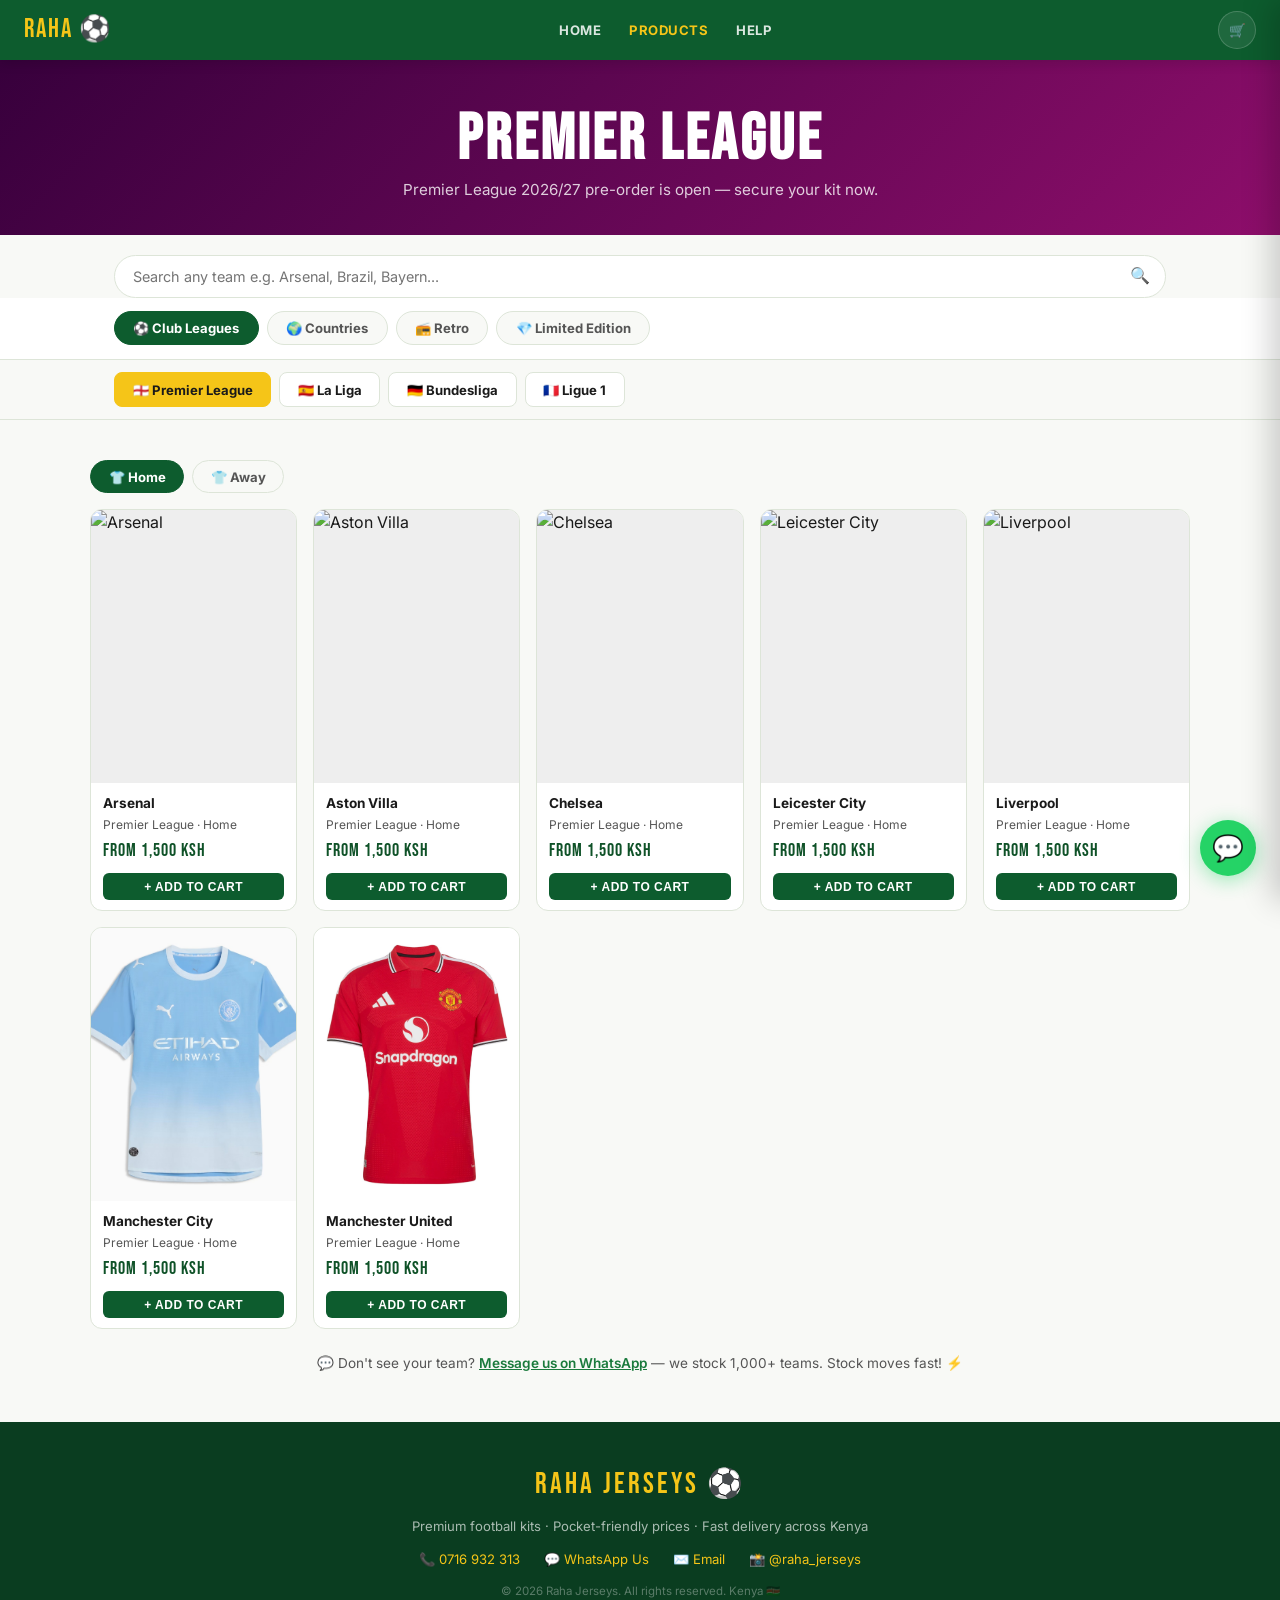
==== products.html @ e478a5ee "Update products.html" ====
<!DOCTYPE html>
<html lang="en">
<head>
<meta charset="UTF-8" />
<meta name="viewport" content="width=device-width, initial-scale=1.0" />
<title>Shop Jerseys ⚽ | Raha Jerseys</title>
<meta name="description" content="Browse Premier League, La Liga, Bundesliga & Ligue 1 club kits, national team jerseys by continent, retro classics and limited editions. Add to cart and checkout on WhatsApp." />
<link rel="preconnect" href="https://fonts.googleapis.com" />
<link rel="preconnect" href="https://fonts.gstatic.com" crossorigin />
<link href="https://fonts.googleapis.com/css2?family=Bebas+Neue&family=Inter:wght@400;500;600;700;800&display=swap" rel="stylesheet" />
<link rel="stylesheet" href="shared.css" />
<style>
  /* ── PAGE BANNER (background changes per league) ── */
  .prod-banner {
    position:relative; color:white; padding:3rem 1.5rem 2rem; text-align:center; overflow:hidden;
    background:linear-gradient(135deg,#0d5c2e,#1a7a3c); transition:background 1s ease;
  }
  .prod-banner.bg-epl        { background:linear-gradient(135deg,#37003c,#8e0e6b); }
  .prod-banner.bg-laliga     { background:linear-gradient(135deg,#a3170a,#ee8707); }
  .prod-banner.bg-bundesliga { background:linear-gradient(135deg,#1a1a1a,#d3010c); }
  .prod-banner.bg-ligue1     { background:linear-gradient(135deg,#001b4f,#0a539c); }
  .prod-banner.bg-countries  { background:linear-gradient(135deg,#004225,#0a8a4d); }
  .prod-banner.bg-retro      { background:linear-gradient(135deg,#5c2c0d,#a8471f); }
  .prod-banner.bg-limited    { background:linear-gradient(135deg,#3a0f4a,#8e44ad); }
  .prod-banner h1 { font-family:'Bebas Neue',sans-serif; font-size:clamp(2.4rem,7vw,4rem); letter-spacing:3px; line-height:1; margin-bottom:.4rem; }
  .prod-banner p { color:rgba(255,255,255,.8); font-size:.95rem; max-width:520px; margin:0 auto; }

  /* ── CATEGORY TABS ── */
  .cat-tabs-wrap { background:var(--white); border-bottom:1px solid var(--border); position:sticky; top:60px; z-index:150; }
  .cat-tabs { max-width:1100px; margin:0 auto; display:flex; gap:.5rem; padding:.85rem 1.5rem; overflow-x:auto; }
  .cat-tab { flex-shrink:0; background:var(--off-white); border:1.5px solid var(--border); border-radius:50px; padding:.5rem 1.15rem; font-size:.82rem; font-weight:700; cursor:pointer; color:var(--text-muted); font-family:'Inter',sans-serif; transition:all .2s; white-space:nowrap; }
  .cat-tab.active, .cat-tab:hover { background:var(--pitch); border-color:var(--pitch); color:white; }

  /* ── LEAGUE SUB-NAV ── */
  .league-nav-wrap { background:var(--off-white); border-bottom:1px solid var(--border); }
  .league-nav { max-width:1100px; margin:0 auto; display:flex; gap:.5rem; padding:.75rem 1.5rem; overflow-x:auto; align-items:center; }
  .league-tab { flex-shrink:0; background:var(--white); border:1.5px solid var(--border); border-radius:8px; padding:.55rem 1.1rem; font-size:.82rem; font-weight:700; cursor:pointer; color:var(--text); font-family:'Inter',sans-serif; transition:all .2s; white-space:nowrap; }
  .league-tab.active, .league-tab:hover { background:var(--accent); border-color:var(--accent); color:var(--text); }

  /* ── KIT TOGGLE (home/away) ── */
  .kit-toggle { display:flex; gap:.5rem; margin-bottom:1rem; }
  .kit-toggle-btn { background:var(--off-white); border:1.5px solid var(--border); border-radius:50px; padding:.45rem 1.1rem; font-size:.82rem; font-weight:700; cursor:pointer; color:var(--text-muted); font-family:'Inter',sans-serif; transition:all .2s; }
  .kit-toggle-btn.active, .kit-toggle-btn:hover { background:var(--pitch); border-color:var(--pitch); color:white; }

  /* ── CONTINENT GROUPING ── */
  .continent-heading { grid-column:1/-1; font-family:'Bebas Neue',sans-serif; letter-spacing:2px; font-size:1.4rem; margin:1.75rem 0 .75rem; color:var(--text); }
  .continent-heading:first-child { margin-top:0; }

  /* ── OUT OF STOCK ── */
  .gallery-item { position:relative; }
  .gallery-item.out-of-stock .gallery-img { filter:grayscale(1) brightness(.75); }
  .gallery-item.out-of-stock .oos-badge { position:absolute; top:10px; left:10px; background:#c0392b; color:#fff; font-size:.68rem; font-weight:800; padding:.3rem .6rem; border-radius:4px; letter-spacing:.5px; text-transform:uppercase; z-index:5; }
  .gallery-item.out-of-stock .gallery-add-btn { background:#999 !important; cursor:not-allowed !important; pointer-events:none; }
  .gallery-item.out-of-stock { cursor:default; }

  main section { padding-top:2.5rem; padding-bottom:3rem; }
  .catalog-note { margin-top:1.5rem; font-size:.85rem; color:var(--text-muted); text-align:center; }
  .catalog-note a { color:var(--green); font-weight:600; }

  /* ── SEARCH ── */
  .prod-search-wrap { max-width:1100px; margin:0 auto; padding:1.25rem 1.5rem 0; }
  .prod-search { position:relative; }
  .prod-search input { width:100%; padding:.75rem 3rem .75rem 1.1rem; border:1.5px solid var(--border); border-radius:50px; font-size:.9rem; font-family:'Inter',sans-serif; outline:none; }
  .prod-search input:focus { border-color:var(--green); }
  .prod-search .search-icon { position:absolute; right:1rem; top:50%; transform:translateY(-50%); }
</style>
</head>
<body>

<nav class="topnav">
  <a href="index.html" class="nav-logo">RAHA ⚽</a>
  <ul class="nav-links" id="nav-links">
    <li><a href="index.html">Home</a></li>
    <li><a href="products.html" class="active">Products</a></li>
    <li><a href="help.html">Help</a></li>
  </ul>
  <div class="nav-right">
    <button class="cart-btn" onclick="openCart()" aria-label="Cart">🛒<span class="cart-badge" style="display:none;">0</span></button>
    <button class="hamburger" onclick="toggleNav()" aria-label="Menu">☰</button>
  </div>
</nav>

<!-- BANNER (background swaps per league/category) -->
<header class="prod-banner" id="prod-banner">
  <h1 id="banner-title">SHOP JERSEYS</h1>
  <p id="banner-sub">Browse by league, country, or era — add your favourites to cart and checkout on WhatsApp.</p>
</header>

<!-- SEARCH -->
<div class="prod-search-wrap">
  <div class="prod-search">
    <input type="text" id="prod-search-input" placeholder="Search any team e.g. Arsenal, Brazil, Bayern..." oninput="searchCatalog(this.value)" autocomplete="off" />
    <span class="search-icon">🔍</span>
  </div>
</div>

<!-- CATEGORY TABS -->
<div class="cat-tabs-wrap">
  <div class="cat-tabs" id="cat-tabs">
    <button class="cat-tab active" data-cat="club" onclick="switchCategory('club')">⚽ Club Leagues</button>
    <button class="cat-tab" data-cat="countries" onclick="switchCategory('countries')">🌍 Countries</button>
    <button class="cat-tab" data-cat="retro" onclick="switchCategory('retro')">📻 Retro</button>
    <button class="cat-tab" data-cat="limited" onclick="switchCategory('limited')">💎 Limited Edition</button>
  </div>
</div>

<!-- LEAGUE SUB-NAV (club leagues only) -->
<div class="league-nav-wrap" id="league-nav-wrap">
  <div class="league-nav">
    <button class="league-tab active" data-league="epl" onclick="switchLeague('epl')">🏴󠁧󠁢󠁥󠁮󠁧󠁿 Premier League</button>
    <button class="league-tab" data-league="laliga" onclick="switchLeague('laliga')">🇪🇸 La Liga</button>
    <button class="league-tab" data-league="bundesliga" onclick="switchLeague('bundesliga')">🇩🇪 Bundesliga</button>
    <button class="league-tab" data-league="ligue1" onclick="switchLeague('ligue1')">🇫🇷 Ligue 1</button>
  </div>
</div>

<main>
  <section>
    <div class="container">

      <!-- SEARCH RESULTS -->
      <div id="search-results-panel" style="display:none;">
        <p style="font-size:.85rem;color:var(--text-muted);font-weight:600;margin-bottom:.75rem;">Search results: <span id="search-count">0</span> found</p>
        <div class="gallery-grid" id="search-results-grid"></div>
      </div>

      <!-- CLUB PANEL -->
      <div id="panel-club">
        <div class="kit-toggle">
          <button class="kit-toggle-btn active" onclick="switchKit('club','home',this)">👕 Home</button>
          <button class="kit-toggle-btn" onclick="switchKit('club','away',this)">👕 Away</button>
        </div>
        <div class="gallery-grid" id="club-grid"></div>
      </div>

      <!-- COUNTRIES PANEL (World Cup 2026 nations + other countries, grouped by continent) -->
      <div id="panel-countries" style="display:none">
        <div class="kit-toggle">
          <button class="kit-toggle-btn active" onclick="switchKit('countries','home',this)">👕 Home</button>
          <button class="kit-toggle-btn" onclick="switchKit('countries','away',this)">👕 Away</button>
        </div>
        <div id="countries-grid"></div>
      </div>

      <!-- RETRO PANEL -->
      <div id="panel-retro" style="display:none">
        <div class="gallery-grid" id="retro-grid"></div>
      </div>

      <!-- LIMITED EDITION PANEL -->
      <div id="panel-limited" style="display:none">
        <div class="gallery-grid" id="limited-grid"></div>
      </div>

      <p class="catalog-note">💬 Don't see your team? <a href="https://wa.me/254119485338" target="_blank" rel="noopener">Message us on WhatsApp</a> — we stock 1,000+ teams. Stock moves fast! ⚡</p>
    </div>
  </section>
</main>

<!-- FOOTER -->
<footer class="site-footer">
  <span class="footer-logo">RAHA JERSEYS ⚽</span>
  <p>Premium football kits · Pocket-friendly prices · Fast delivery across Kenya</p>
  <div class="footer-contacts">
    <a href="tel:+254716932313">📞 0716 932 313</a>
    <a href="https://wa.me/254119485338" target="_blank" rel="noopener">💬 WhatsApp Us</a>
    <a href="mailto:rahajersey@gmail.com">✉️ Email</a>
    <a href="https://instagram.com/raha_jerseys" target="_blank" rel="noopener">📸 @raha_jerseys</a>
  </div>
  <p style="margin-top:.75rem;font-size:.72rem;opacity:.5;">© 2026 Raha Jerseys. All rights reserved. Kenya 🇰🇪</p>
</footer>

<a href="https://wa.me/254119485338" class="wa-float" title="Chat on WhatsApp" target="_blank" rel="noopener" aria-label="Chat on WhatsApp">💬</a>

<!-- CART DRAWER -->
<div class="cart-overlay" id="cart-overlay" onclick="closeCart()"></div>
<div class="cart-drawer" id="cart-drawer">
  <div class="cart-header"><h3>YOUR CART</h3><button class="cart-close" onclick="closeCart()">✕</button></div>
  <div class="cart-items" id="cart-items"></div>
  <div class="cart-footer" id="cart-footer" style="display:none;">
    <div class="mfield" style="margin-bottom:.6rem;"><label>Your Name</label><input type="text" id="checkout-name" placeholder="e.g. Brian Mutua" /></div>
    <div class="mfield" style="margin-bottom:.6rem;"><label>Phone / WhatsApp</label><input type="tel" id="checkout-phone" placeholder="07XX XXX XXX" /></div>
    <div class="cart-summary-row total"><span>Total</span><span id="cart-total">KSh 0</span></div>
    <div class="cart-deposit-box">30% Deposit now: <span id="cart-deposit">KSh 0</span></div>
    <div class="cart-summary-row"><span>Balance on delivery</span><span id="cart-balance">KSh 0</span></div>
    <button class="btn-whatsapp" onclick="checkoutCart()">💬 Checkout on WhatsApp</button>
  </div>
</div>

<!-- QUICK ADD MODAL -->
<div class="modal-overlay" id="qa-overlay">
  <div class="modal-box">
    <button class="modal-close" onclick="closeQuickAdd()">✕</button>
    <div class="modal-head">
      <img id="qa-img" src="" alt="" />
      <div><h4 id="qa-team"></h4><div class="modal-sub" id="qa-sub"></div></div>
    </div>
    <div class="modal-body">
      <div class="mfield" id="qa-kit-wrap"><label>Kit</label><select id="qa-kit"></select></div>
      <div class="mfield"><label>Version</label><select id="qa-version"></select></div>
      <div class="mrow2">
        <div class="mfield"><label>Size</label>
          <select id="qa-size">
            <option value="" disabled selected>Pick size</option>
            <option>XS</option><option>S</option><option>M</option><option>L</option><option>XL</option><option>XXL</option>
          </select>
        </div>
        <div class="mfield"><label>Pieces</label>
          <select id="qa-pieces">
            <option value="1">1</option><option value="2">2</option><option value="3">3</option><option value="4">4+ (discount)</option>
          </select>
        </div>
      </div>
      <div class="mfield"><label>Add Printing? (+KSh 300/piece)</label>
        <select id="qa-print" onchange="onQaPrintChange()"><option value="no">No thanks</option><option value="yes">Yes please</option></select>
      </div>
      <div class="mrow2" id="qa-print-details" style="display:none;">
        <div class="mfield"><label>Name</label><input type="text" id="qa-print-name" placeholder="e.g. SAKA" /></div>
        <div class="mfield"><label>Number</label><input type="text" id="qa-print-number" placeholder="e.g. 7" /></div>
      </div>
      <div class="modal-price-preview" id="qa-price-preview">KSh 0</div>
      <button class="modal-add-btn" onclick="submitQuickAdd()">🛒 Add to Cart</button>
    </div>
  </div>
</div>

<script src="cart.js"></script>
<script src="quickadd.js"></script>
<script>
/* ══════════════════════════════════════
   PRICING — two tiers across the whole catalog
   (actual KSh values live in VERSION_PRICES in cart.js)
═══════════════════════════════════════ */
var VERSIONS = ['Player Version', 'Fan Version'];

/* ══════════════════════════════════════
   IMAGES
   ────────────────────────────────────
   Put your jersey photos in an "images/" folder next
   to this HTML file. Filenames are auto-generated from
   the team/country name using this convention:

     Club (26/27 season):   {slug}-2026-27-home-kit.jpg
                             {slug}-2026-27-away-kit.jpg
       e.g. Manchester United -> images/manchester-united-2026-27-away-kit.jpg

     Countries (national teams): {slug}-home-kit.jpg / {slug}-away-kit.jpg
       e.g. Brazil (home)   -> images/brazil-home-kit.jpg
       e.g. Nigeria (away)  -> images/nigeria-away-kit.jpg

     Retro:                  {slug}-kit.jpg
       e.g. Brazil 1970     -> images/brazil-1970-kit.jpg

     Limited Edition:        {slug}-kit.jpg
       e.g. Nike x Jordan PSG -> images/nike-x-jordan-psg-kit.jpg

   "slug" = lowercase, spaces/punctuation replaced with hyphens.
   If a real image is missing, the page automatically falls
   back to a placeholder graphic — nothing breaks while you're
   still uploading photos.

   ── FULL LIST — CLUB IMAGES NEEDED (2026/27, home + away) ──
   images/arsenal-2026-27-home-kit.jpg
   images/arsenal-2026-27-away-kit.jpg
   images/aston-villa-2026-27-home-kit.jpg
   images/aston-villa-2026-27-away-kit.jpg
   images/chelsea-2026-27-home-kit.jpg
   images/chelsea-2026-27-away-kit.jpg
   images/leicester-city-2026-27-home-kit.jpg
   images/leicester-city-2026-27-away-kit.jpg
   images/liverpool-2026-27-home-kit.jpg
   images/liverpool-2026-27-away-kit.jpg
   images/manchester-city-2026-27-home-kit.jpg
   images/manchester-city-2026-27-away-kit.jpg
   images/manchester-united-2026-27-home-kit.jpg
   images/manchester-united-2026-27-away-kit.jpg
   images/barcelona-2026-27-home-kit.jpg
   images/barcelona-2026-27-away-kit.jpg
   images/real-madrid-2026-27-home-kit.jpg
   images/real-madrid-2026-27-away-kit.jpg
   images/bayern-munich-2026-27-home-kit.jpg
   images/bayern-munich-2026-27-away-kit.jpg
   images/borussia-dortmund-2026-27-home-kit.jpg
   images/borussia-dortmund-2026-27-away-kit.jpg
   images/paris-saint-germain-2026-27-home-kit.jpg
   images/paris-saint-germain-2026-27-away-kit.jpg

   ── OUT OF STOCK ──
   To mark any item as sold out, add  outOfStock: true  to its
   entry in the data below, e.g.:
     { name:'Arsenal', outOfStock: true }
   The card will grey out, show an "Out of Stock" badge, and
   the Add to Cart button will be disabled.
═══════════════════════════════════════ */
var IMG_BASE = 'images/';

function slugify(str) {
  return str.toString().toLowerCase()
    .replace(/[^a-z0-9\s-]/g, '')
    .trim()
    .replace(/\s+/g, '-');
}

/* ── IMAGE FILENAME OVERRIDES ──
   Use this when an uploaded file doesn't match the auto-generated
   slug (e.g. "Arsenal" auto-slugs to "arsenal" but the uploaded file
   is "arsenal-fc-..."). Two ways to override:

   1. { slug: 'custom-slug' } — just changes the team-name part,
      still follows the normal -2026-27-home-kit.jpg / -home-kit.jpg pattern.
        'Arsenal': { slug: 'arsenal-fc' }

   2. { home: 'exact-filename.jpg', away: 'exact-filename.jpg' } —
      full filename override for countries/retro/limited when the
      whole pattern differs (e.g. includes an unexpected year).
        'Cameroon': { home: 'cameroon-2025-home-kit.jpg', away: 'cameroon-2025-away-kit.jpg' }

   Add more entries here any time you spot a mismatched filename in
   your images/ folder — no need to touch anything else in the code.
*/
var IMAGE_OVERRIDES = {
  'Arsenal': { slug: 'arsenal-fc' },
  'Bayern Munich': { slug: 'bayern-munchen' },
  'Cameroon': { home: 'cameroon-2025-home-kit.jpg', away: 'cameroon-2025-away-kit.jpg' }
};

function clubImg(team, kit) {
  var ov = IMAGE_OVERRIDES[team];
  var slug = (ov && ov.slug) ? ov.slug : slugify(team);
  return IMG_BASE + slug + '-2026-27-' + kit + '-kit.jpg';
}
function countryImg(team, kit) {
  var ov = IMAGE_OVERRIDES[team];
  if (ov && ov[kit]) return IMG_BASE + ov[kit];
  return IMG_BASE + slugify(team) + '-' + kit + '-kit.jpg';
}
function retroImg(team) {
  var ov = IMAGE_OVERRIDES[team];
  if (ov && ov.slug) return IMG_BASE + ov.slug + '-kit.jpg';
  return IMG_BASE + slugify(team) + '-kit.jpg';
}
function limitedImg(team) {
  var ov = IMAGE_OVERRIDES[team];
  if (ov && ov.slug) return IMG_BASE + ov.slug + '-kit.jpg';
  return IMG_BASE + slugify(team) + '-kit.jpg';
}

/* ══════════════════════════════════════
   DATA
═══════════════════════════════════════ */
var CLUBS = {
  epl: [
    { name:'Arsenal' }, { name:'Aston Villa' }, { name:'Chelsea' },
    { name:'Leicester City' }, { name:'Liverpool' },
    { name:'Manchester City' }, { name:'Manchester United' }
  ],
  laliga: [ { name:'Barcelona' }, { name:'Real Madrid' } ],
  bundesliga: [ { name:'Bayern Munich' }, { name:'Borussia Dortmund' } ],
  ligue1: [ { name:'Paris Saint-Germain' } ]
};
var LEAGUE_LABEL = { epl:'Premier League', laliga:'La Liga', bundesliga:'Bundesliga', ligue1:'Ligue 1' };
var LEAGUE_COLOR = { epl:'37003c/ffffff', laliga:'ee8707/1a1a1a', bundesliga:'d3010c/ffffff', ligue1:'0a539c/ffffff' };

/* Countries — World Cup 2026 nations + other countries, grouped by continent */
var CONTINENT_ORDER = ['Africa','Europe','South America','North America','Asia'];
var COUNTRIES = [
  // Africa
  { name:'Cape Verde', continent:'Africa', color:'003893/ffffff' },
  { name:'Cameroon', continent:'Africa', color:'007A5E/ffffff' },
  { name:'DR Congo', continent:'Africa', color:'007FFF/ffffff' },
  { name:'Ghana', continent:'Africa', color:'f5f5f5/1a1a1a' },
  { name:'Ivory Coast', continent:'Africa', color:'F77F00/ffffff' },
  { name:'Morocco', continent:'Africa', color:'C1272D/ffffff' },
  { name:'Nigeria', continent:'Africa', color:'008751/ffffff' },
  { name:'Senegal', continent:'Africa', color:'00853F/ffffff' },
  { name:'South Africa', continent:'Africa', color:'007A4D/ffffff' },
  // Europe
  { name:'England', continent:'Europe', color:'CF081F/ffffff' },
  { name:'France', continent:'Europe', color:'002395/ffffff' },
  { name:'Germany', continent:'Europe', color:'1a1a1a/ffffff' },
  { name:'Netherlands', continent:'Europe', color:'FF6600/ffffff' },
  { name:'Portugal', continent:'Europe', color:'006600/ffffff' },
  { name:'Spain', continent:'Europe', color:'AA151B/ffffff' },
  // South America
  { name:'Argentina', continent:'South America', color:'74ACDF/ffffff' },
  { name:'Brazil', continent:'South America', color:'009C3B/ffffff' },
  { name:'Colombia', continent:'South America', color:'FCD116/1a1a1a' },
  // North America
  { name:'Canada', continent:'North America', color:'FF0000/ffffff' },
  { name:'Mexico', continent:'North America', color:'006847/ffffff' },
  { name:'United States', continent:'North America', color:'002868/ffffff' },
  { name:'Jamaica', continent:'North America', color:'000000/FED100' },
  // Asia
  { name:'Japan', continent:'Asia', color:'000080/ffffff' },
  { name:'South Korea', continent:'Asia', color:'C60C30/ffffff' }
];

var RETRO_ITEMS = [
  { team:'Brazil 1970', tag:'Retro · Classic', color:'F4C430/009C3B' },
  { team:'Argentina 1986', tag:'Retro · Maradona Era', color:'74ACDF/ffffff' },
  { team:'France 1998', tag:'Retro · World Cup Winners', color:'002395/ffffff' },
  { team:'Manchester United 1999', tag:'Retro · Treble Season', color:'DA291C/FFE500' },
  { team:'AC Milan 2003', tag:'Retro · UCL Winners', color:'FB090B/1a1a1a' },
  { team:'Barcelona 2009', tag:'Retro · Treble Season', color:'A50044/ffffff' }
];

var LIMITED_ITEMS = [
  { team:'Man United Lunar New Year', tag:'Limited · Collab Drop', color:'DA291C/FFD700' },
  { team:'Nike x Jordan PSG', tag:'Limited · Collab Drop', color:'1a1a1a/DA291C' },
  { team:'Arsenal x Labrum London', tag:'Limited · Cultural Kit', color:'EF0107/ffffff' },
  { team:'Mexico Aztec Special', tag:'Limited · Heritage Kit', color:'006847/CE1126' }
];

function ph(team, colorPair, kit) {
  var c = (colorPair || '0d5c2e/f5c518').split('/');
  var label = encodeURIComponent(team + (kit ? ' ' + kit : ''));
  return 'https://placehold.co/400x533/' + c[0] + '/' + c[1] + '?text=' + label.replace(/%20/g,'+');
}

/* ── CARD BUILDER ── */
function buildCard(cfg) {
  var div = document.createElement('div');
  div.className = 'gallery-item' + (cfg.outOfStock ? ' out-of-stock' : '');
  var priceFrom = VERSION_PRICES[cfg.versions[0]];
  var fallback = cfg.fallback || ph(cfg.team);
  div.innerHTML =
    '<img class="gallery-img" src="' + cfg.img + '" alt="' + cfg.team + '" onerror="this.onerror=null;this.src=\'' + fallback + '\';" />' +
    (cfg.outOfStock ? '<span class="oos-badge">Out of Stock</span>' : '') +
    '<div class="gallery-label">' +
      '<div class="team">' + cfg.team + '</div>' +
      '<div class="kit-type">' + cfg.tag + '</div>' +
      '<div class="gallery-price">' + (cfg.outOfStock ? 'Currently unavailable' : 'From ' + priceFrom.toLocaleString() + ' KSh') + '</div>' +
      '<button class="gallery-add-btn"' + (cfg.outOfStock ? ' disabled' : '') + '>' + (cfg.outOfStock ? 'Out of Stock' : '+ Add to Cart') + '</button>' +
    '</div>';
  if (!cfg.outOfStock) {
    div.addEventListener('click', function () {
      openQuickAdd({
        team: cfg.team, subLabel: cfg.subLabel, img: cfg.img, fallback: fallback,
        versions: cfg.versions, presetKit: cfg.presetKit
      });
    });
  }
  return div;
}

/* ══════════════════════════════════════
   RENDER: CLUB GRID
═══════════════════════════════════════ */
var clubKit = 'home';
function renderClubGrid(league) {
  var grid = document.getElementById('club-grid');
  grid.innerHTML = '';
  var kitLabel = clubKit === 'home' ? 'Home' : 'Away';
  (CLUBS[league] || []).forEach(function (club) {
    grid.appendChild(buildCard({
      team: club.name,
      subLabel: LEAGUE_LABEL[league] + ' · 26/27 · ' + kitLabel,
      tag: LEAGUE_LABEL[league] + ' · ' + kitLabel,
      img: clubImg(club.name, clubKit),
      fallback: ph(club.name, LEAGUE_COLOR[league], kitLabel),
      presetKit: kitLabel,
      versions: VERSIONS,
      outOfStock: !!club.outOfStock
    }));
  });
}

/* ══════════════════════════════════════
   RENDER: COUNTRIES GRID (grouped by continent)
═══════════════════════════════════════ */
var countriesKit = 'home';
function renderCountriesGrid() {
  var wrap = document.getElementById('countries-grid');
  wrap.innerHTML = '';
  var kitLabel = countriesKit === 'home' ? 'Home' : 'Away';
  CONTINENT_ORDER.forEach(function (continent) {
    var list = COUNTRIES.filter(function (c) { return c.continent === continent; });
    if (!list.length) return;
    var heading = document.createElement('h3');
    heading.className = 'continent-heading';
    heading.textContent = continent;
    wrap.appendChild(heading);
    var grid = document.createElement('div');
    grid.className = 'gallery-grid';
    list.forEach(function (c) {
      grid.appendChild(buildCard({
        team: c.name,
        subLabel: continent + ' · ' + kitLabel,
        tag: continent + ' · ' + kitLabel,
        img: countryImg(c.name, countriesKit),
        fallback: ph(c.name, c.color, kitLabel),
        presetKit: kitLabel,
        versions: VERSIONS,
        outOfStock: !!c.outOfStock
      }));
    });
    wrap.appendChild(grid);
  });
}

function renderRetroGrid() {
  var grid = document.getElementById('retro-grid');
  grid.innerHTML = '';
  RETRO_ITEMS.forEach(function (r) {
    grid.appendChild(buildCard({
      team: r.team, subLabel: r.tag, tag: r.tag, img: retroImg(r.team), fallback: ph(r.team, r.color),
      versions: VERSIONS, outOfStock: !!r.outOfStock
    }));
  });
}
function renderLimitedGrid() {
  var grid = document.getElementById('limited-grid');
  grid.innerHTML = '';
  LIMITED_ITEMS.forEach(function (r) {
    grid.appendChild(buildCard({
      team: r.team, subLabel: r.tag, tag: r.tag, img: limitedImg(r.team), fallback: ph(r.team, r.color),
      versions: VERSIONS, outOfStock: !!r.outOfStock
    }));
  });
}

/* ══════════════════════════════════════
   CATEGORY / LEAGUE SWITCHING + BANNER
═══════════════════════════════════════ */
var currentCat = 'club';
var currentLeague = 'epl';

function switchCategory(cat) {
  currentCat = cat;
  document.getElementById('search-results-panel').style.display = 'none';
  document.getElementById('prod-search-input').value = '';
  document.querySelectorAll('.cat-tab').forEach(function (b) { b.classList.toggle('active', b.dataset.cat === cat); });
  ['club','countries','retro','limited'].forEach(function (p) {
    document.getElementById('panel-' + p).style.display = (p === cat) ? '' : 'none';
  });
  document.getElementById('league-nav-wrap').style.display = (cat === 'club') ? '' : 'none';

  if (cat === 'club') { setBanner('bg-' + currentLeague, LEAGUE_LABEL[currentLeague].toUpperCase(), LEAGUE_LABEL[currentLeague] + ' 2026/27 pre-order is open — secure your kit now.'); renderClubGrid(currentLeague); }
  else if (cat === 'countries') { setBanner('bg-countries','NATIONAL TEAMS','World Cup 2026 nations and more, by continent. Home & away kits available.'); renderCountriesGrid(); }
  else if (cat === 'retro') { setBanner('bg-retro','RETRO CLASSICS','Iconic kits from football history — timeless colours, timeless legends.'); renderRetroGrid(); }
  else if (cat === 'limited') { setBanner('bg-limited','LIMITED EDITION','Rare collabs and special-release kits — while stock lasts.'); renderLimitedGrid(); }
}

function switchLeague(league) {
  currentLeague = league;
  document.querySelectorAll('.league-tab').forEach(function (b) { b.classList.toggle('active', b.dataset.league === league); });
  setBanner('bg-' + league, LEAGUE_LABEL[league].toUpperCase(), LEAGUE_LABEL[league] + ' 2026/27 pre-order is open — secure your kit now.');
  renderClubGrid(league);
}

function setBanner(cls, title, sub) {
  var b = document.getElementById('prod-banner');
  b.className = 'prod-banner ' + cls;
  document.getElementById('banner-title').textContent = title;
  document.getElementById('banner-sub').textContent = sub;
}

function switchKit(panel, kit, btn) {
  btn.closest('.kit-toggle').querySelectorAll('.kit-toggle-btn').forEach(function (b) { b.classList.remove('active'); });
  btn.classList.add('active');
  if (panel === 'club') { clubKit = kit; renderClubGrid(currentLeague); }
  else if (panel === 'countries') { countriesKit = kit; renderCountriesGrid(); }
}

/* ══════════════════════════════════════
   SEARCH (across all catalogs)
═══════════════════════════════════════ */
function buildAllCards() {
  var all = [];
  Object.keys(CLUBS).forEach(function (lg) {
    CLUBS[lg].forEach(function (c) {
      all.push({
        team:c.name, subLabel:LEAGUE_LABEL[lg]+' · 26/27', tag:LEAGUE_LABEL[lg]+' · Home',
        img:clubImg(c.name,'home'), fallback:ph(c.name,LEAGUE_COLOR[lg],'Home'),
        presetKit:'Home', versions:VERSIONS, outOfStock: !!c.outOfStock
      });
    });
  });
  COUNTRIES.forEach(function (c) {
    all.push({
      team:c.name, subLabel:c.continent, tag:c.continent+' · Home',
      img:countryImg(c.name,'home'), fallback:ph(c.name,c.color,'Home'),
      presetKit:'Home', versions:VERSIONS, outOfStock: !!c.outOfStock
    });
  });
  RETRO_ITEMS.forEach(function (r) {
    all.push({ team:r.team, subLabel:r.tag, tag:r.tag, img:retroImg(r.team), fallback:ph(r.team,r.color), versions:VERSIONS, outOfStock: !!r.outOfStock });
  });
  LIMITED_ITEMS.forEach(function (r) {
    all.push({ team:r.team, subLabel:r.tag, tag:r.tag, img:limitedImg(r.team), fallback:ph(r.team,r.color), versions:VERSIONS, outOfStock: !!r.outOfStock });
  });
  return all;
}
var ALL_CARDS = null;

function searchCatalog(query) {
  var panel = document.getElementById('search-results-panel');
  var grid = document.getElementById('search-results-grid');
  var q = query.trim().toLowerCase();
  if (!q) { panel.style.display = 'none'; switchCategory(currentCat); return; }
  if (!ALL_CARDS) ALL_CARDS = buildAllCards();

  ['panel-club','panel-countries','panel-retro','panel-limited'].forEach(function (id) { document.getElementById(id).style.display = 'none'; });
  panel.style.display = '';

  var matches = ALL_CARDS.filter(function (c) { return c.team.toLowerCase().indexOf(q) !== -1; });
  grid.innerHTML = '';
  matches.forEach(function (m) { grid.appendChild(buildCard(m)); });
  document.getElementById('search-count').textContent = matches.length;
}

/* ══════════════════════════════════════
   INIT — read ?cat= from URL (links from home page)
═══════════════════════════════════════ */
(function init() {
  var params = new URLSearchParams(window.location.search);
  var cat = params.get('cat');
  var validCats = ['club','countries','retro','limited'];
  if (cat && validCats.indexOf(cat) !== -1) {
    document.querySelectorAll('.cat-tab').forEach(function (b) { b.classList.toggle('active', b.dataset.cat === cat); });
    switchCategory(cat);
  } else {
    switchCategory('club');
  }
})();
</script>
</body>
</html>
---- shared.css ----
/* ══════════════════════════════════════
   RAHA JERSEYS — SHARED STYLES
   Used by index.html, products.html, help.html
═══════════════════════════════════════ */
*, *::before, *::after { box-sizing: border-box; margin: 0; padding: 0; }

:root {
  --green: #1a7a3c;
  --green-dark: #0f5228;
  --green-light: #d4edda;
  --pitch: #0d5c2e;
  --accent: #f5c518;
  --accent-dark: #e0b400;
  --white: #ffffff;
  --off-white: #f8f9f6;
  --text: #1a1a1a;
  --text-muted: #555;
  --border: #dde5d8;
  --radius: 12px;
  --shadow: 0 2px 16px rgba(0,0,0,0.08);
  --wa: #25d366;
}

html { scroll-behavior: smooth; }
body { font-family: 'Inter', sans-serif; background: var(--off-white); color: var(--text); line-height: 1.6; }

a { color: inherit; }
img { max-width: 100%; }

/* ── TOP NAV ── */
.topnav {
  background: var(--pitch);
  padding: 0 1.5rem;
  display: flex; align-items: center; justify-content: space-between;
  height: 60px; position: sticky; top: 0; z-index: 300;
  box-shadow: 0 2px 12px rgba(0,0,0,.15);
}
.nav-logo { font-family: 'Bebas Neue', sans-serif; font-size: 1.6rem; color: var(--accent); letter-spacing: 2px; text-decoration: none; flex-shrink: 0; }
.nav-links { display: flex; gap: 1.75rem; list-style: none; align-items: center; }
.nav-links a { color: rgba(255,255,255,0.85); text-decoration: none; font-size: .82rem; font-weight: 700; letter-spacing: .5px; text-transform: uppercase; transition: color .2s; }
.nav-links a:hover, .nav-links a.active { color: var(--accent); }
.nav-right { display:flex; align-items:center; gap:1rem; }
.cart-btn { position:relative; background:rgba(255,255,255,.08); border:1px solid rgba(255,255,255,.18); color:white; width:38px; height:38px; border-radius:50%; display:flex; align-items:center; justify-content:center; cursor:pointer; transition:background .2s; }
.cart-btn:hover { background:rgba(255,255,255,.18); }
.cart-badge { position:absolute; top:-6px; right:-6px; background:var(--accent); color:var(--text); font-size:.65rem; font-weight:800; width:18px; height:18px; border-radius:50%; display:flex; align-items:center; justify-content:center; }
.hamburger { display:none; background:none; border:none; color:white; font-size:1.4rem; cursor:pointer; }

@media (max-width: 820px) {
  .nav-links { position:fixed; top:60px; left:0; right:0; background:var(--pitch); flex-direction:column; align-items:flex-start; gap:0; max-height:0; overflow:hidden; transition:max-height .25s ease; z-index:299; }
  .nav-links.open { max-height:400px; box-shadow:0 8px 20px rgba(0,0,0,.25); }
  .nav-links li { width:100%; }
  .nav-links a { display:block; padding:.9rem 1.5rem; width:100%; border-bottom:1px solid rgba(255,255,255,.08); }
  .hamburger { display:block; }
}

/* ── SHARED SECTION LAYOUT ── */
section { padding: 4rem 1.5rem; }
.container { max-width: 1100px; margin: 0 auto; }
.section-label { font-size: .72rem; font-weight: 700; letter-spacing: 3px; text-transform: uppercase; color: var(--green); margin-bottom: .5rem; }
.section-title { font-family: 'Bebas Neue', sans-serif; font-size: clamp(2rem,5vw,3rem); letter-spacing: 2px; line-height: 1; margin-bottom: .75rem; }
.section-sub { color: var(--text-muted); font-size: .95rem; max-width: 560px; margin-bottom: 2.5rem; }

.btn-primary { background:var(--accent); color:var(--text); padding:.85rem 2rem; border-radius:8px; font-weight:700; font-size:1rem; text-decoration:none; transition:transform .15s,background .15s; display:inline-flex; align-items:center; gap:.5rem; border:none; cursor:pointer; font-family:'Inter',sans-serif; }
.btn-primary:hover { background:var(--accent-dark); transform:translateY(-1px); }
.btn-secondary { border:1.5px solid rgba(255,255,255,.35); color:white; padding:.85rem 2rem; border-radius:8px; font-weight:600; font-size:1rem; text-decoration:none; transition:border-color .15s,background .15s; background:transparent; cursor:pointer; font-family:'Inter',sans-serif; }
.btn-secondary:hover { border-color:white; background:rgba(255,255,255,.08); }
.btn-whatsapp { background:var(--wa); color:white; padding:.85rem 1.75rem; border-radius:8px; font-weight:700; font-size:.95rem; text-decoration:none; display:inline-flex; align-items:center; gap:.5rem; transition:background .2s,transform .15s; cursor:pointer; border:none; font-family:'Inter',sans-serif; }
.btn-whatsapp:hover { background:#1ebe5c; transform:translateY(-1px); }

/* ── GALLERY GRID (shared between home + products) ── */
.gallery-grid { display:grid; grid-template-columns:repeat(auto-fill,minmax(190px,1fr)); gap:1rem; }
.gallery-item { border-radius:var(--radius); overflow:hidden; border:1px solid var(--border); background:var(--white); cursor:pointer; transition:transform .2s,box-shadow .2s; }
.gallery-item:hover { transform:translateY(-4px); box-shadow:0 8px 24px rgba(0,0,0,.12); }
.gallery-img { width:100%; aspect-ratio:3/4; object-fit:cover; display:block; background:#eee; }
.gallery-label { padding:.6rem .75rem; }
.gallery-label .team { font-weight:700; font-size:.85rem; }
.gallery-label .kit-type { font-size:.75rem; color:var(--text-muted); }
.gallery-label .gallery-price { font-family:'Bebas Neue',sans-serif; font-size:1.1rem; color:var(--green-dark); letter-spacing:1px; margin-top:.2rem; }
.gallery-add-btn { display:block; width:100%; margin-top:.5rem; background:var(--pitch); color:white; border:none; border-radius:6px; padding:.4rem; font-size:.75rem; font-weight:700; cursor:pointer; letter-spacing:.5px; text-transform:uppercase; }
.gallery-add-btn:hover { background:var(--green); }

/* ── SIZE GUIDE (shared) ── */
.size-table-wrap { overflow-x:auto; border-radius:var(--radius); border:1px solid var(--border); background:var(--white); }
table.sizes { width:100%; border-collapse:collapse; font-size:.875rem; }
table.sizes th { background:var(--pitch); color:white; padding:.75rem 1rem; text-align:left; font-weight:600; letter-spacing:.5px; }
table.sizes td { padding:.65rem 1rem; border-bottom:1px solid var(--border); }
table.sizes tr:last-child td { border-bottom:none; }
table.sizes tr:nth-child(even) td { background:#f5f8f4; }
table.sizes td:first-child { font-weight:700; color:var(--green-dark); }
.size-note { margin-top:1rem; background:var(--green-light); border-left:3px solid var(--green); border-radius:0 8px 8px 0; padding:.75rem 1rem; font-size:.85rem; color:var(--green-dark); }
.size-tips { display:grid; grid-template-columns:repeat(auto-fit,minmax(220px,1fr)); gap:1rem; margin-top:1.5rem; }
.size-tip { background:var(--white); border:1px solid var(--border); border-radius:var(--radius); padding:1.25rem; }
.size-tip h4 { font-size:.9rem; font-weight:700; margin-bottom:.4rem; }
.size-tip p { font-size:.82rem; color:var(--text-muted); }

/* ── REVIEWS (shared) ── */
#reviews { background:var(--pitch); color:white; }
#reviews .section-label { color:var(--accent); }
#reviews .section-title { color:white; }
#reviews .section-sub { color:rgba(255,255,255,.65); }
.reviews-grid { display:grid; grid-template-columns:repeat(auto-fit,minmax(260px,1fr)); gap:1rem; }
.review-card { background:rgba(255,255,255,.07); border:1px solid rgba(255,255,255,.12); border-radius:var(--radius); padding:1.5rem; }
.review-stars { color:var(--accent); font-size:1rem; margin-bottom:.75rem; letter-spacing:2px; }
.review-text { font-size:.9rem; color:rgba(255,255,255,.85); line-height:1.65; margin-bottom:1rem; font-style:italic; }
.review-author { display:flex; align-items:center; gap:.75rem; }
.review-avatar { width:38px; height:38px; border-radius:50%; background:var(--green); display:flex; align-items:center; justify-content:center; font-weight:700; font-size:.85rem; color:white; flex-shrink:0; }
.review-name { font-weight:700; font-size:.88rem; }
.review-kit { font-size:.75rem; color:rgba(255,255,255,.5); }
.reviews-summary { display:flex; align-items:center; gap:1.5rem; margin-bottom:2rem; flex-wrap:wrap; }
.big-rating { font-family:'Bebas Neue',sans-serif; font-size:4rem; color:var(--accent); letter-spacing:2px; line-height:1; }
.rating-detail { font-size:.82rem; color:rgba(255,255,255,.55); }
.rating-stars-big { color:var(--accent); font-size:1.4rem; letter-spacing:3px; display:block; margin-bottom:.3rem; }
.add-review-box { background:rgba(255,255,255,.08); border:1px solid rgba(255,255,255,.15); border-radius:var(--radius); padding:1.5rem; margin-bottom:2rem; }
.add-review-title { font-family:'Bebas Neue',sans-serif; font-size:1.4rem; letter-spacing:2px; color:var(--accent); margin-bottom:.75rem; }
.star-picker { display:flex; gap:.25rem; margin-bottom:.75rem; }
.star-opt { font-size:2rem; color:rgba(255,255,255,.3); cursor:pointer; transition:color .15s; line-height:1; }
.star-opt.active, .star-opt:hover { color:var(--accent); }
.review-form-grid { display:grid; grid-template-columns:1fr 1fr; gap:.75rem; margin-bottom:.75rem; }
.add-review-box input, .add-review-box textarea { background:rgba(255,255,255,.1); border:1px solid rgba(255,255,255,.2); border-radius:8px; color:white; padding:.6rem .9rem; font-size:.875rem; font-family:'Inter',sans-serif; width:100%; outline:none; }
.add-review-box input::placeholder, .add-review-box textarea::placeholder { color:rgba(255,255,255,.4); }
.add-review-box textarea { resize:vertical; min-height:80px; margin-bottom:.75rem; display:block; }
.review-submit-btn { background:var(--accent); color:var(--text); border:none; border-radius:8px; padding:.65rem 1.5rem; font-weight:700; font-size:.9rem; cursor:pointer; font-family:'Inter',sans-serif; transition:background .2s; }
.review-submit-btn:hover { background:var(--accent-dark); }
.review-submit-note { font-size:.78rem; margin-top:.5rem; color:rgba(255,255,255,.6); }
@media (max-width:640px) { .review-form-grid { grid-template-columns:1fr; } }

/* ── FOOTER ── */
footer.site-footer { background:#0a3d20; color:rgba(255,255,255,.65); text-align:center; padding:2.5rem 1.5rem 2rem; font-size:.82rem; }
.footer-logo { font-family:'Bebas Neue',sans-serif; font-size:1.8rem; color:var(--accent); letter-spacing:3px; display:block; margin-bottom:.5rem; }
footer.site-footer a { color:var(--accent); text-decoration:none; }
.footer-contacts { display:flex; justify-content:center; gap:1.5rem; margin:.75rem 0; flex-wrap:wrap; }

/* ── FLOATING WA ── */
.wa-float { position:fixed; bottom:1.5rem; right:1.5rem; background:var(--wa); color:white; width:56px; height:56px; border-radius:50%; display:flex; align-items:center; justify-content:center; font-size:1.6rem; box-shadow:0 4px 20px rgba(37,211,102,.45); text-decoration:none; z-index:200; transition:transform .2s; }
.wa-float:hover { transform:scale(1.1); }

/* ══════════════════════════════════════
   CART DRAWER
═══════════════════════════════════════ */
.cart-overlay { position:fixed; inset:0; background:rgba(0,0,0,.5); z-index:400; opacity:0; pointer-events:none; transition:opacity .25s; }
.cart-overlay.open { opacity:1; pointer-events:auto; }
.cart-drawer { position:fixed; top:0; right:0; bottom:0; width:min(420px,92vw); background:var(--white); z-index:401; transform:translateX(100%); transition:transform .28s ease; display:flex; flex-direction:column; box-shadow:-8px 0 30px rgba(0,0,0,.2); }
.cart-drawer.open { transform:translateX(0); }
.cart-header { background:var(--pitch); color:white; padding:1.25rem 1.5rem; display:flex; align-items:center; justify-content:space-between; }
.cart-header h3 { font-family:'Bebas Neue',sans-serif; font-size:1.4rem; letter-spacing:1.5px; }
.cart-close { background:none; border:none; color:white; font-size:1.4rem; cursor:pointer; line-height:1; }
.cart-items { flex:1; overflow-y:auto; padding:1rem 1.5rem; }
.cart-empty { text-align:center; color:var(--text-muted); padding:3rem 1rem; font-size:.9rem; }
.cart-item { display:flex; gap:.75rem; padding:.9rem 0; border-bottom:1px solid var(--border); }
.cart-item-info { flex:1; }
.cart-item-name { font-weight:700; font-size:.88rem; }
.cart-item-meta { font-size:.76rem; color:var(--text-muted); margin-top:.15rem; line-height:1.5; }
.cart-item-price { font-family:'Bebas Neue',sans-serif; font-size:1rem; color:var(--green-dark); margin-top:.3rem; }
.cart-item-remove { background:none; border:none; color:#c0392b; font-size:.75rem; font-weight:700; cursor:pointer; text-decoration:underline; padding:0; align-self:flex-start; }
.cart-footer { border-top:1px solid var(--border); padding:1.25rem 1.5rem 1.5rem; background:var(--off-white); }
.cart-summary-row { display:flex; justify-content:space-between; font-size:.85rem; color:var(--text-muted); margin-bottom:.35rem; }
.cart-summary-row.total { font-size:1.05rem; font-weight:700; color:var(--text); margin-top:.5rem; }
.cart-deposit-box { background:var(--accent); border-radius:8px; padding:.6rem .9rem; margin:.6rem 0; font-weight:700; font-size:.92rem; }
.cart-footer .btn-whatsapp { width:100%; justify-content:center; margin-top:.5rem; }

/* ══════════════════════════════════════
   QUICK-ADD MODAL
═══════════════════════════════════════ */
.modal-overlay { position:fixed; inset:0; background:rgba(0,0,0,.55); z-index:500; display:none; align-items:center; justify-content:center; padding:1.25rem; }
.modal-overlay.open { display:flex; }
.modal-box { background:white; border-radius:var(--radius); max-width:440px; width:100%; max-height:90vh; overflow-y:auto; box-shadow:0 20px 60px rgba(0,0,0,.3); }
.modal-head { display:flex; align-items:center; gap:1rem; padding:1.25rem 1.25rem 0; }
.modal-head img { width:64px; height:85px; object-fit:cover; border-radius:8px; border:1px solid var(--border); }
.modal-head h4 { font-size:1.05rem; font-weight:700; }
.modal-head .modal-sub { font-size:.78rem; color:var(--text-muted); margin-top:.2rem; }
.modal-body { padding:1.25rem; display:flex; flex-direction:column; gap:.9rem; }
.modal-close { position:absolute; top:.75rem; right:1rem; background:none; border:none; font-size:1.3rem; cursor:pointer; color:var(--text-muted); }
.modal-box { position:relative; }
.mfield label { font-size:.78rem; font-weight:700; color:var(--text-muted); letter-spacing:.4px; display:block; margin-bottom:.3rem; text-transform:uppercase; }
.mfield select, .mfield input { width:100%; background:var(--off-white); border:1.5px solid var(--border); border-radius:8px; padding:.6rem .8rem; font-size:.9rem; font-family:'Inter',sans-serif; outline:none; }
.mfield select:focus, .mfield input:focus { border-color:var(--green); }
.mrow2 { display:grid; grid-template-columns:1fr 1fr; gap:.75rem; }
.modal-price-preview { background:var(--green-light); border-radius:8px; padding:.6rem .9rem; font-size:.9rem; color:var(--green-dark); font-weight:700; text-align:center; }
.modal-add-btn { background:var(--accent); color:var(--text); border:none; border-radius:8px; padding:.85rem; font-weight:700; font-size:.95rem; cursor:pointer; width:100%; }
.modal-add-btn:hover { background:var(--accent-dark); }
.toast { position:fixed; bottom:1.5rem; left:50%; transform:translateX(-50%) translateY(100px); background:var(--pitch); color:white; padding:.8rem 1.5rem; border-radius:50px; font-size:.88rem; font-weight:600; box-shadow:0 8px 24px rgba(0,0,0,.25); z-index:600; transition:transform .3s ease; display:flex; align-items:center; gap:.5rem; }
.toast.show { transform:translateX(-50%) translateY(0); }

/* generic field error */
.field-error { border-color:#c0392b !important; }
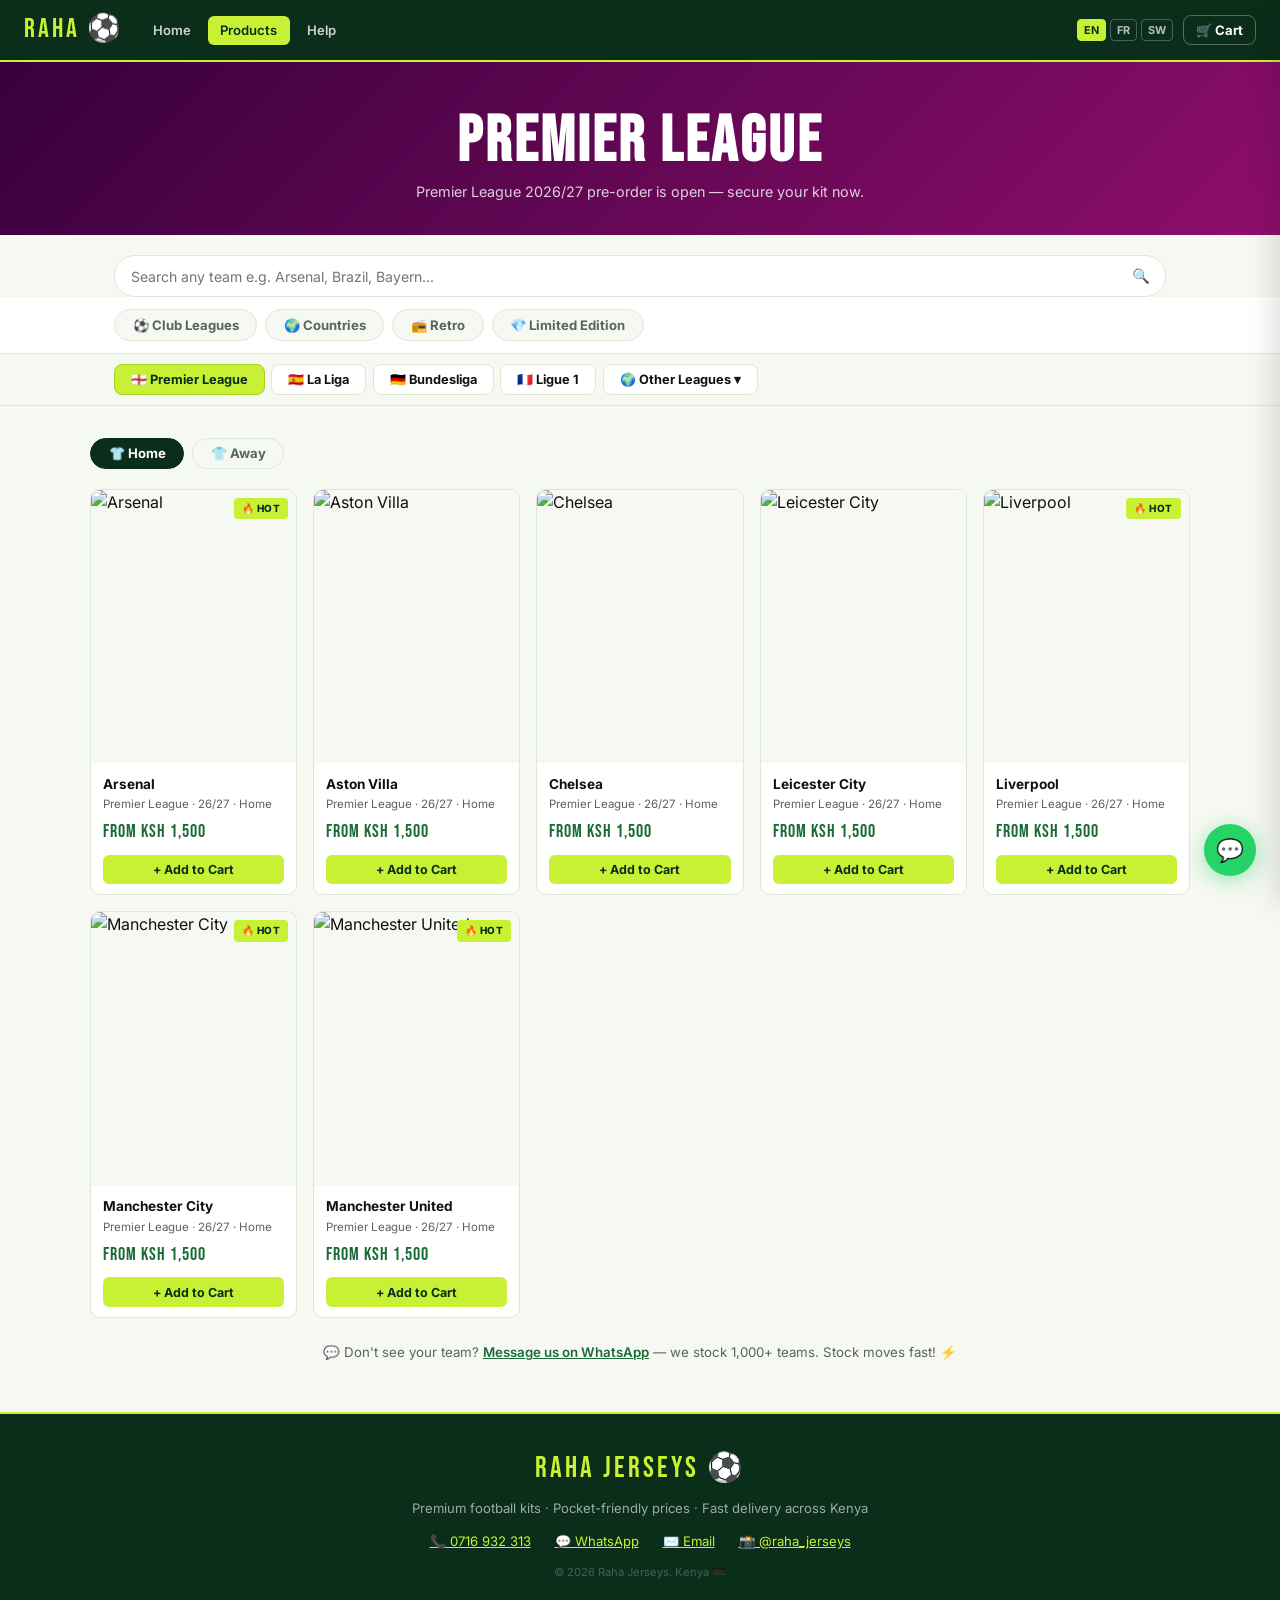
==== commit 8d0abfa6: "Update products.html" ====
--- a/products.html
+++ b/products.html
@@ -4,548 +4,912 @@
 <meta charset="UTF-8" />
 <meta name="viewport" content="width=device-width, initial-scale=1.0" />
 <title>Shop Jerseys ⚽ | Raha Jerseys</title>
-<meta name="description" content="Browse Premier League, La Liga, Bundesliga & Ligue 1 club kits, national team jerseys by continent, retro classics and limited editions. Add to cart and checkout on WhatsApp." />
 <link rel="preconnect" href="https://fonts.googleapis.com" />
 <link rel="preconnect" href="https://fonts.gstatic.com" crossorigin />
 <link href="https://fonts.googleapis.com/css2?family=Bebas+Neue&family=Inter:wght@400;500;600;700;800&display=swap" rel="stylesheet" />
-<link rel="stylesheet" href="shared.css" />
+<script src="https://cdn.jsdelivr.net/npm/@twemoji/api@latest/dist/twemoji.min.js" crossorigin="anonymous" defer></script>
 <style>
-  /* ── PAGE BANNER (background changes per league) ── */
-  .prod-banner {
-    position:relative; color:white; padding:3rem 1.5rem 2rem; text-align:center; overflow:hidden;
-    background:linear-gradient(135deg,#0d5c2e,#1a7a3c); transition:background 1s ease;
-  }
-  .prod-banner.bg-epl        { background:linear-gradient(135deg,#37003c,#8e0e6b); }
-  .prod-banner.bg-laliga     { background:linear-gradient(135deg,#a3170a,#ee8707); }
-  .prod-banner.bg-bundesliga { background:linear-gradient(135deg,#1a1a1a,#d3010c); }
-  .prod-banner.bg-ligue1     { background:linear-gradient(135deg,#001b4f,#0a539c); }
-  .prod-banner.bg-countries  { background:linear-gradient(135deg,#004225,#0a8a4d); }
-  .prod-banner.bg-retro      { background:linear-gradient(135deg,#5c2c0d,#a8471f); }
-  .prod-banner.bg-limited    { background:linear-gradient(135deg,#3a0f4a,#8e44ad); }
-  .prod-banner h1 { font-family:'Bebas Neue',sans-serif; font-size:clamp(2.4rem,7vw,4rem); letter-spacing:3px; line-height:1; margin-bottom:.4rem; }
-  .prod-banner p { color:rgba(255,255,255,.8); font-size:.95rem; max-width:520px; margin:0 auto; }
-
-  /* ── CATEGORY TABS ── */
-  .cat-tabs-wrap { background:var(--white); border-bottom:1px solid var(--border); position:sticky; top:60px; z-index:150; }
-  .cat-tabs { max-width:1100px; margin:0 auto; display:flex; gap:.5rem; padding:.85rem 1.5rem; overflow-x:auto; }
-  .cat-tab { flex-shrink:0; background:var(--off-white); border:1.5px solid var(--border); border-radius:50px; padding:.5rem 1.15rem; font-size:.82rem; font-weight:700; cursor:pointer; color:var(--text-muted); font-family:'Inter',sans-serif; transition:all .2s; white-space:nowrap; }
-  .cat-tab.active, .cat-tab:hover { background:var(--pitch); border-color:var(--pitch); color:white; }
-
-  /* ── LEAGUE SUB-NAV ── */
-  .league-nav-wrap { background:var(--off-white); border-bottom:1px solid var(--border); }
-  .league-nav { max-width:1100px; margin:0 auto; display:flex; gap:.5rem; padding:.75rem 1.5rem; overflow-x:auto; align-items:center; }
-  .league-tab { flex-shrink:0; background:var(--white); border:1.5px solid var(--border); border-radius:8px; padding:.55rem 1.1rem; font-size:.82rem; font-weight:700; cursor:pointer; color:var(--text); font-family:'Inter',sans-serif; transition:all .2s; white-space:nowrap; }
-  .league-tab.active, .league-tab:hover { background:var(--accent); border-color:var(--accent); color:var(--text); }
-
-  /* ── KIT TOGGLE (home/away) ── */
-  .kit-toggle { display:flex; gap:.5rem; margin-bottom:1rem; }
-  .kit-toggle-btn { background:var(--off-white); border:1.5px solid var(--border); border-radius:50px; padding:.45rem 1.1rem; font-size:.82rem; font-weight:700; cursor:pointer; color:var(--text-muted); font-family:'Inter',sans-serif; transition:all .2s; }
-  .kit-toggle-btn.active, .kit-toggle-btn:hover { background:var(--pitch); border-color:var(--pitch); color:white; }
-
-  /* ── CONTINENT GROUPING ── */
-  .continent-heading { grid-column:1/-1; font-family:'Bebas Neue',sans-serif; letter-spacing:2px; font-size:1.4rem; margin:1.75rem 0 .75rem; color:var(--text); }
-  .continent-heading:first-child { margin-top:0; }
-
-  /* ── OUT OF STOCK ── */
-  .gallery-item { position:relative; }
-  .gallery-item.out-of-stock .gallery-img { filter:grayscale(1) brightness(.75); }
-  .gallery-item.out-of-stock .oos-badge { position:absolute; top:10px; left:10px; background:#c0392b; color:#fff; font-size:.68rem; font-weight:800; padding:.3rem .6rem; border-radius:4px; letter-spacing:.5px; text-transform:uppercase; z-index:5; }
-  .gallery-item.out-of-stock .gallery-add-btn { background:#999 !important; cursor:not-allowed !important; pointer-events:none; }
-  .gallery-item.out-of-stock { cursor:default; }
-
-  main section { padding-top:2.5rem; padding-bottom:3rem; }
-  .catalog-note { margin-top:1.5rem; font-size:.85rem; color:var(--text-muted); text-align:center; }
-  .catalog-note a { color:var(--green); font-weight:600; }
-
-  /* ── SEARCH ── */
-  .prod-search-wrap { max-width:1100px; margin:0 auto; padding:1.25rem 1.5rem 0; }
-  .prod-search { position:relative; }
-  .prod-search input { width:100%; padding:.75rem 3rem .75rem 1.1rem; border:1.5px solid var(--border); border-radius:50px; font-size:.9rem; font-family:'Inter',sans-serif; outline:none; }
-  .prod-search input:focus { border-color:var(--green); }
-  .prod-search .search-icon { position:absolute; right:1rem; top:50%; transform:translateY(-50%); }
+:root {
+  --pitch:#0a2e1a; --green:#1a6b38; --green2:#22883f;
+  --lime:#c8f135; --lime2:#aad01f;
+  --white:#fff; --off:#f6f8f2; --text:#111; --muted:#5a6360;
+  --border:#dde8d8; --red:#e53e3e; --radius:10px;
+  --shadow:0 2px 20px rgba(0,0,0,.08);
+  --font-d:'Bebas Neue',sans-serif; --font-b:'Inter',sans-serif;
+}
+*,*::before,*::after{box-sizing:border-box;margin:0;padding:0;}
+html{scroll-behavior:smooth;}
+body{font-family:var(--font-b);background:var(--off);color:var(--text);line-height:1.6;}
+
+/* NAV */
+.navbar{position:sticky;top:0;z-index:300;background:var(--pitch);display:flex;align-items:center;gap:1rem;padding:0 1.5rem;height:62px;border-bottom:2px solid var(--lime);}
+.nav-logo{font-family:var(--font-d);font-size:1.7rem;color:var(--lime);letter-spacing:3px;text-decoration:none;flex-shrink:0;}
+.nav-links{display:flex;gap:.25rem;list-style:none;flex:1;}
+.nav-links a{color:rgba(255,255,255,.8);text-decoration:none;font-size:.82rem;font-weight:600;padding:.4rem .8rem;border-radius:6px;transition:all .2s;}
+.nav-links a:hover,.nav-links a.active{background:var(--lime);color:var(--pitch);}
+.nav-right{display:flex;align-items:center;gap:.6rem;flex-shrink:0;}
+.cart-btn{position:relative;background:transparent;border:1.5px solid rgba(255,255,255,.3);border-radius:8px;color:white;padding:.4rem .75rem;font-size:.82rem;font-weight:700;cursor:pointer;font-family:var(--font-b);display:flex;align-items:center;gap:.35rem;transition:all .2s;}
+.cart-btn:hover{background:var(--lime);color:var(--pitch);border-color:var(--lime);}
+.cart-badge{background:var(--lime);color:var(--pitch);border-radius:50%;width:18px;height:18px;font-size:.65rem;font-weight:800;display:none;align-items:center;justify-content:center;margin-left:.2rem;}
+.lang-switcher{display:flex;gap:.2rem;}
+.lang-btn{background:transparent;border:1px solid rgba(255,255,255,.25);border-radius:4px;color:rgba(255,255,255,.7);font-size:.68rem;font-weight:700;padding:.2rem .4rem;cursor:pointer;font-family:var(--font-b);transition:all .2s;}
+.lang-btn.active,.lang-btn:hover{background:var(--lime);border-color:var(--lime);color:var(--pitch);}
+
+/* BANNER */
+.prod-banner{position:relative;color:white;padding:3rem 1.5rem 2rem;text-align:center;overflow:hidden;background:linear-gradient(135deg,#0d5c2e,#1a7a3c);transition:background .6s ease;}
+.prod-banner.bg-epl{background:linear-gradient(135deg,#37003c,#8e0e6b);}
+.prod-banner.bg-laliga{background:linear-gradient(135deg,#a3170a,#ee8707);}
+.prod-banner.bg-bundesliga{background:linear-gradient(135deg,#1a1a1a,#d3010c);}
+.prod-banner.bg-ligue1{background:linear-gradient(135deg,#001b4f,#0a539c);}
+.prod-banner.bg-countries{background:linear-gradient(135deg,#004225,#0a8a4d);}
+.prod-banner.bg-retro{background:linear-gradient(135deg,#5c2c0d,#a8471f);}
+.prod-banner.bg-limited{background:linear-gradient(135deg,#3a0f4a,#8e44ad);}
+.prod-banner h1{font-family:var(--font-d);font-size:clamp(2.4rem,7vw,4rem);letter-spacing:3px;line-height:1;margin-bottom:.4rem;}
+.prod-banner p{color:rgba(255,255,255,.8);font-size:.9rem;max-width:520px;margin:0 auto;}
+
+/* CAT TABS */
+.cat-tabs-wrap{background:var(--white);border-bottom:1px solid var(--border);position:sticky;top:62px;z-index:200;}
+.cat-tabs{max-width:1100px;margin:0 auto;display:flex;gap:.5rem;padding:.75rem 1.5rem;overflow-x:auto;}
+.cat-tab{flex-shrink:0;background:var(--off);border:1.5px solid var(--border);border-radius:50px;padding:.45rem 1.1rem;font-size:.82rem;font-weight:700;cursor:pointer;color:var(--muted);font-family:var(--font-b);transition:all .2s;white-space:nowrap;}
+.cat-tab.active,.cat-tab:hover{background:var(--pitch);border-color:var(--pitch);color:white;}
+
+/* LEAGUE NAV */
+.league-nav-wrap{background:var(--off);border-bottom:1px solid var(--border);}
+.league-nav{max-width:1100px;margin:0 auto;display:flex;gap:.4rem;padding:.6rem 1.5rem;overflow-x:auto;align-items:center;}
+.league-tab{flex-shrink:0;background:var(--white);border:1.5px solid var(--border);border-radius:8px;padding:.45rem 1rem;font-size:.8rem;font-weight:700;cursor:pointer;color:var(--text);font-family:var(--font-b);transition:all .2s;white-space:nowrap;}
+.league-tab.active,.league-tab:hover{background:var(--lime);border-color:var(--lime2);color:var(--pitch);}
+
+/* SEARCH */
+.search-bar-wrap{max-width:1100px;margin:0 auto;padding:1.25rem 1.5rem 0;}
+.search-bar{position:relative;}
+.search-bar input{width:100%;padding:.7rem 3rem .7rem 1rem;border:1.5px solid var(--border);border-radius:50px;font-size:.88rem;font-family:var(--font-b);outline:none;background:white;}
+.search-bar input:focus{border-color:var(--green);}
+.search-bar .si{position:absolute;right:1rem;top:50%;transform:translateY(-50%);font-size:.9rem;pointer-events:none;}
+
+/* KIT TOGGLE */
+.kit-toggle{display:flex;gap:.5rem;margin-bottom:1.25rem;}
+.kit-btn{background:var(--off);border:1.5px solid var(--border);border-radius:50px;padding:.4rem 1.1rem;font-size:.82rem;font-weight:700;cursor:pointer;color:var(--muted);font-family:var(--font-b);transition:all .2s;}
+.kit-btn.active,.kit-btn:hover{background:var(--pitch);border-color:var(--pitch);color:white;}
+
+/* GALLERY */
+.gallery-grid{display:grid;grid-template-columns:repeat(auto-fill,minmax(175px,1fr));gap:1rem;}
+.j-card{background:white;border:1px solid var(--border);border-radius:var(--radius);overflow:hidden;cursor:pointer;transition:transform .2s,box-shadow .2s;position:relative;}
+.j-card:hover{transform:translateY(-4px);box-shadow:0 8px 24px rgba(0,0,0,.12);}
+.j-card img{width:100%;aspect-ratio:3/4;object-fit:cover;display:block;background:var(--off);}
+.j-card-body{padding:.65rem .75rem;}
+.j-card-team{font-weight:700;font-size:.85rem;}
+.j-card-sub{font-size:.72rem;color:var(--muted);margin-bottom:.3rem;}
+.j-card-price{font-family:var(--font-d);font-size:1.1rem;color:var(--green);letter-spacing:1px;}
+.j-card-btn{margin-top:.5rem;background:var(--lime);border:none;border-radius:6px;padding:.45rem .75rem;font-size:.78rem;font-weight:700;cursor:pointer;font-family:var(--font-b);color:var(--pitch);width:100%;transition:background .2s;}
+.j-card-btn:hover{background:var(--lime2);}
+.j-card.oos img{filter:grayscale(1) brightness(.75);}
+.j-card.oos .j-card-btn{background:#ccc;cursor:not-allowed;pointer-events:none;color:#666;}
+.oos-badge{position:absolute;top:8px;left:8px;background:#c0392b;color:white;font-size:.65rem;font-weight:800;padding:3px 8px;border-radius:4px;letter-spacing:.5px;text-transform:uppercase;}
+.badge-hot{position:absolute;top:8px;right:8px;background:var(--lime);color:var(--pitch);font-size:.62rem;font-weight:800;padding:3px 8px;border-radius:4px;letter-spacing:.5px;text-transform:uppercase;}
+
+/* CONTINENT HEADING */
+.cont-heading{grid-column:1/-1;font-family:var(--font-d);letter-spacing:2px;font-size:1.3rem;margin:1.5rem 0 .5rem;color:var(--text);border-left:4px solid var(--lime);padding-left:.75rem;}
+.cont-heading:first-child{margin-top:0;}
+
+/* SECTION */
+main section{padding:2rem 1.5rem 3rem;}
+.container{max-width:1100px;margin:0 auto;}
+.catalog-note{margin-top:1.5rem;font-size:.83rem;color:var(--muted);text-align:center;}
+.catalog-note a{color:var(--green);font-weight:600;}
+
+/* MODAL */
+.modal-overlay{display:none;position:fixed;inset:0;background:rgba(0,0,0,.55);z-index:1000;align-items:flex-end;justify-content:center;padding:1rem;}
+.modal-overlay.open{display:flex;}
+@media(min-width:600px){.modal-overlay{align-items:center;}}
+.modal-box{background:white;border-radius:16px 16px 0 0;width:100%;max-width:480px;max-height:90vh;overflow-y:auto;padding:1.5rem;position:relative;}
+@media(min-width:600px){.modal-box{border-radius:16px;}}
+.modal-close-btn{position:absolute;top:1rem;right:1rem;background:var(--off);border:none;border-radius:50%;width:32px;height:32px;cursor:pointer;font-size:1rem;display:flex;align-items:center;justify-content:center;}
+.modal-head{display:flex;gap:1rem;margin-bottom:1.25rem;align-items:flex-start;}
+.modal-head img{width:80px;height:100px;object-fit:cover;border-radius:8px;background:var(--off);flex-shrink:0;}
+.modal-team{font-family:var(--font-d);font-size:1.5rem;letter-spacing:2px;color:var(--pitch);}
+.modal-sub{font-size:.8rem;color:var(--muted);margin-top:.2rem;}
+.modal-grid{display:grid;grid-template-columns:1fr 1fr;gap:.75rem;margin-bottom:.75rem;}
+.modal-field{display:flex;flex-direction:column;gap:.3rem;}
+.modal-field label{font-size:.76rem;font-weight:600;color:var(--muted);}
+.modal-field select,.modal-field input{background:var(--off);border:1.5px solid var(--border);border-radius:8px;color:var(--text);padding:.55rem .8rem;font-size:.88rem;font-family:var(--font-b);outline:none;transition:border-color .2s;}
+.modal-field select:focus,.modal-field input:focus{border-color:var(--green);}
+.modal-print-row{display:grid;grid-template-columns:1fr 1fr;gap:.75rem;margin-top:.5rem;}
+.price-preview{font-family:var(--font-d);font-size:1.6rem;color:var(--green);letter-spacing:2px;margin:.75rem 0 .5rem;text-align:right;}
+.modal-add-btn{background:var(--lime);border:none;border-radius:8px;padding:.8rem;font-size:.95rem;font-weight:700;cursor:pointer;font-family:var(--font-b);color:var(--pitch);width:100%;transition:background .2s;}
+.modal-add-btn:hover{background:var(--lime2);}
+
+/* CART DRAWER */
+.cart-overlay{display:none;position:fixed;inset:0;background:rgba(0,0,0,.45);z-index:400;}
+.cart-overlay.open{display:block;}
+.cart-drawer{position:fixed;top:0;right:-420px;width:min(420px,100vw);height:100vh;background:white;z-index:500;display:flex;flex-direction:column;transition:right .3s ease;box-shadow:-4px 0 30px rgba(0,0,0,.15);}
+.cart-drawer.open{right:0;}
+.cart-header{display:flex;align-items:center;justify-content:space-between;padding:1.25rem 1.5rem;border-bottom:1px solid var(--border);flex-shrink:0;}
+.cart-header h3{font-family:var(--font-d);font-size:1.5rem;letter-spacing:2px;color:var(--pitch);}
+.cart-close-btn{background:var(--off);border:none;border-radius:50%;width:32px;height:32px;cursor:pointer;font-size:1rem;}
+.cart-items-wrap{flex:1;overflow-y:auto;padding:1rem 1.5rem;}
+.cart-empty-msg{text-align:center;color:var(--muted);padding:3rem 1rem;font-size:.9rem;}
+.cart-item-row{display:flex;gap:.75rem;align-items:center;padding:.75rem 0;border-bottom:1px solid var(--border);}
+.cart-item-row img{width:56px;height:70px;object-fit:cover;border-radius:6px;background:var(--off);flex-shrink:0;}
+.cart-item-info{flex:1;}
+.cart-item-name{font-weight:700;font-size:.85rem;}
+.cart-item-detail{font-size:.73rem;color:var(--muted);}
+.cart-item-price{font-family:var(--font-d);font-size:1rem;color:var(--green);letter-spacing:1px;}
+.cart-item-remove{background:#fee;border:1px solid #fcc;border-radius:6px;color:var(--red);width:28px;height:28px;cursor:pointer;font-size:.85rem;display:flex;align-items:center;justify-content:center;flex-shrink:0;transition:background .2s;}
+.cart-item-remove:hover{background:#fdd;}
+.cart-footer-wrap{padding:1.25rem 1.5rem;border-top:1px solid var(--border);flex-shrink:0;}
+.checkout-fields{display:flex;flex-direction:column;gap:.5rem;margin-bottom:1rem;}
+.checkout-fields label{font-size:.74rem;font-weight:600;color:var(--muted);}
+.checkout-fields input{background:var(--off);border:1.5px solid var(--border);border-radius:8px;color:var(--text);padding:.55rem .8rem;font-size:.88rem;font-family:var(--font-b);outline:none;}
+.checkout-fields input:focus{border-color:var(--green);}
+.cart-summary-line{display:flex;justify-content:space-between;font-size:.85rem;padding:.2rem 0;}
+.cart-deposit-line{display:flex;justify-content:space-between;background:var(--lime);border-radius:8px;padding:.5rem .75rem;font-weight:700;font-size:.9rem;margin:.4rem 0;}
+.cart-balance-line{display:flex;justify-content:space-between;font-size:.8rem;color:var(--muted);padding:.2rem 0;margin-bottom:.75rem;}
+.pochi-mini{background:#f0faf4;border:1px solid var(--border);border-radius:8px;padding:.65rem .85rem;margin-bottom:.85rem;font-size:.78rem;color:var(--muted);}
+.pochi-mini strong{color:var(--green);font-size:.88rem;display:block;margin-top:.2rem;}
+.btn-wa-checkout{background:#25d366;color:white;border:none;border-radius:8px;padding:.85rem;font-size:.95rem;font-weight:700;cursor:pointer;font-family:var(--font-b);width:100%;transition:background .2s;}
+.btn-wa-checkout:hover{background:#1ebe5c;}
+
+/* THANK YOU OVERLAY */
+#thankyou-overlay{position:fixed;inset:0;background:rgba(13,92,46,.97);z-index:9999;display:none;align-items:center;justify-content:center;padding:1.5rem;flex-direction:column;text-align:center;}
+#thankyou-overlay.open{display:flex;}
+.ty-ball{font-size:4.5rem;margin-bottom:1rem;}
+.ty-h2{font-family:var(--font-d);font-size:clamp(2.5rem,8vw,4rem);color:var(--lime);letter-spacing:4px;margin-bottom:.5rem;}
+.ty-p{font-size:.95rem;color:rgba(255,255,255,.8);line-height:1.7;margin-bottom:.5rem;}
+.ty-asante{font-size:1rem;color:var(--lime);font-weight:700;font-style:italic;margin-bottom:1.25rem;}
+.ty-pochi{background:rgba(255,255,255,.1);border-radius:12px;padding:1rem;margin-bottom:1.25rem;max-width:400px;width:100%;}
+.ty-pochi p{font-size:.82rem;color:rgba(255,255,255,.7);margin-bottom:.3rem;}
+.ty-pochi strong{font-size:.9rem;color:white;font-weight:700;}
+.ty-btn{background:var(--lime);color:var(--pitch);border:none;border-radius:8px;padding:.85rem 2rem;font-size:1rem;font-weight:700;cursor:pointer;font-family:var(--font-b);width:100%;max-width:400px;}
+.ty-note{font-size:.72rem;color:rgba(255,255,255,.35);margin-top:.5rem;}
+
+/* TOAST */
+.cart-toast{position:fixed;bottom:5rem;right:1.5rem;background:var(--pitch);color:var(--lime);padding:.7rem 1.1rem;border-radius:8px;font-weight:600;font-size:.85rem;z-index:9998;opacity:0;transform:translateY(6px);transition:all .3s;border:1px solid var(--lime);pointer-events:none;}
+.cart-toast.show{opacity:1;transform:translateY(0);}
+
+/* FLOATING WA */
+.wa-float{position:fixed;bottom:1.5rem;right:1.5rem;background:#25d366;color:white;width:52px;height:52px;border-radius:50%;display:flex;align-items:center;justify-content:center;font-size:1.4rem;box-shadow:0 4px 20px rgba(37,211,102,.45);text-decoration:none;z-index:199;transition:transform .2s;}
+.wa-float:hover{transform:scale(1.1);}
+
+@media(max-width:640px){
+  .navbar{padding:0 1rem;}
+  .nav-links{display:none;}
+  .modal-grid,.modal-print-row{grid-template-columns:1fr;}
+}
 </style>
 </head>
 <body>
 
-<nav class="topnav">
+<!-- NAVBAR -->
+<nav class="navbar">
   <a href="index.html" class="nav-logo">RAHA ⚽</a>
-  <ul class="nav-links" id="nav-links">
+  <ul class="nav-links">
     <li><a href="index.html">Home</a></li>
     <li><a href="products.html" class="active">Products</a></li>
-    <li><a href="help.html">Help</a></li>
+    <li><a href="index.html#contact">Help</a></li>
   </ul>
   <div class="nav-right">
-    <button class="cart-btn" onclick="openCart()" aria-label="Cart">🛒<span class="cart-badge" style="display:none;">0</span></button>
-    <button class="hamburger" onclick="toggleNav()" aria-label="Menu">☰</button>
+    <div class="lang-switcher">
+      <button class="lang-btn active" onclick="this.classList.add('active');document.querySelectorAll('.lang-btn').forEach(b=>b!==this&&b.classList.remove('active'));">EN</button>
+      <button class="lang-btn" onclick="this.classList.add('active');document.querySelectorAll('.lang-btn').forEach(b=>b!==this&&b.classList.remove('active'));">FR</button>
+      <button class="lang-btn" onclick="this.classList.add('active');document.querySelectorAll('.lang-btn').forEach(b=>b!==this&&b.classList.remove('active'));">SW</button>
+    </div>
+    <button class="cart-btn" onclick="openCart()">
+      🛒 Cart <span class="cart-badge" id="cart-badge">0</span>
+    </button>
   </div>
 </nav>
 
-<!-- BANNER (background swaps per league/category) -->
+<!-- BANNER -->
 <header class="prod-banner" id="prod-banner">
   <h1 id="banner-title">SHOP JERSEYS</h1>
-  <p id="banner-sub">Browse by league, country, or era — add your favourites to cart and checkout on WhatsApp.</p>
+  <p id="banner-sub">Browse by league, country, or era — add to cart and checkout on WhatsApp.</p>
 </header>
 
 <!-- SEARCH -->
-<div class="prod-search-wrap">
-  <div class="prod-search">
-    <input type="text" id="prod-search-input" placeholder="Search any team e.g. Arsenal, Brazil, Bayern..." oninput="searchCatalog(this.value)" autocomplete="off" />
-    <span class="search-icon">🔍</span>
+<div class="search-bar-wrap">
+  <div class="search-bar">
+    <input type="text" id="search-input" placeholder="Search any team e.g. Arsenal, Brazil, Bayern..." oninput="searchAll(this.value)" autocomplete="off"/>
+    <span class="si">🔍</span>
   </div>
 </div>
 
-<!-- CATEGORY TABS -->
+<!-- CAT TABS -->
 <div class="cat-tabs-wrap">
-  <div class="cat-tabs" id="cat-tabs">
-    <button class="cat-tab active" data-cat="club" onclick="switchCategory('club')">⚽ Club Leagues</button>
-    <button class="cat-tab" data-cat="countries" onclick="switchCategory('countries')">🌍 Countries</button>
-    <button class="cat-tab" data-cat="retro" onclick="switchCategory('retro')">📻 Retro</button>
-    <button class="cat-tab" data-cat="limited" onclick="switchCategory('limited')">💎 Limited Edition</button>
+  <div class="cat-tabs">
+    <button class="cat-tab active" data-cat="club" onclick="switchCat('club',this)">⚽ Club Leagues</button>
+    <button class="cat-tab" data-cat="countries" onclick="switchCat('countries',this)">🌍 Countries</button>
+    <button class="cat-tab" data-cat="retro" onclick="switchCat('retro',this)">📻 Retro</button>
+    <button class="cat-tab" data-cat="limited" onclick="switchCat('limited',this)">💎 Limited Edition</button>
   </div>
 </div>
 
-<!-- LEAGUE SUB-NAV (club leagues only) -->
+<!-- LEAGUE NAV (club only) -->
 <div class="league-nav-wrap" id="league-nav-wrap">
   <div class="league-nav">
-    <button class="league-tab active" data-league="epl" onclick="switchLeague('epl')">🏴󠁧󠁢󠁥󠁮󠁧󠁿 Premier League</button>
-    <button class="league-tab" data-league="laliga" onclick="switchLeague('laliga')">🇪🇸 La Liga</button>
-    <button class="league-tab" data-league="bundesliga" onclick="switchLeague('bundesliga')">🇩🇪 Bundesliga</button>
-    <button class="league-tab" data-league="ligue1" onclick="switchLeague('ligue1')">🇫🇷 Ligue 1</button>
+    <button class="league-tab active" data-lg="epl" onclick="switchLeague('epl',this)">🏴󠁧󠁢󠁥󠁮󠁧󠁿 Premier League</button>
+    <button class="league-tab" data-lg="laliga" onclick="switchLeague('laliga',this)">🇪🇸 La Liga</button>
+    <button class="league-tab" data-lg="bundesliga" onclick="switchLeague('bundesliga',this)">🇩🇪 Bundesliga</button>
+    <button class="league-tab" data-lg="ligue1" onclick="switchLeague('ligue1',this)">🇫🇷 Ligue 1</button>
+    <button class="league-tab" data-lg="other" onclick="switchLeague('other',this)">🌍 Other Leagues ▾</button>
   </div>
 </div>
 
 <main>
-  <section>
-    <div class="container">
-
-      <!-- SEARCH RESULTS -->
-      <div id="search-results-panel" style="display:none;">
-        <p style="font-size:.85rem;color:var(--text-muted);font-weight:600;margin-bottom:.75rem;">Search results: <span id="search-count">0</span> found</p>
-        <div class="gallery-grid" id="search-results-grid"></div>
+<section>
+<div class="container">
+
+  <!-- SEARCH RESULTS -->
+  <div id="panel-search" style="display:none;">
+    <p style="font-size:.83rem;color:var(--muted);font-weight:600;margin-bottom:.75rem;"><span id="search-count">0</span> results</p>
+    <div class="gallery-grid" id="search-grid"></div>
+  </div>
+
+  <!-- CLUB -->
+  <div id="panel-club">
+    <div class="kit-toggle">
+      <button class="kit-btn active" onclick="switchKit('club','home',this)">👕 Home</button>
+      <button class="kit-btn" onclick="switchKit('club','away',this)">👕 Away</button>
+    </div>
+    <div class="gallery-grid" id="club-grid"></div>
+  </div>
+
+  <!-- COUNTRIES -->
+  <div id="panel-countries" style="display:none;">
+    <div class="kit-toggle">
+      <button class="kit-btn active" onclick="switchKit('countries','home',this)">👕 Home</button>
+      <button class="kit-btn" onclick="switchKit('countries','away',this)">👕 Away</button>
+    </div>
+    <div id="countries-grid"></div>
+  </div>
+
+  <!-- RETRO -->
+  <div id="panel-retro" style="display:none;">
+    <div class="gallery-grid" id="retro-grid"></div>
+  </div>
+
+  <!-- LIMITED -->
+  <div id="panel-limited" style="display:none;">
+    <div class="gallery-grid" id="limited-grid"></div>
+  </div>
+
+  <p class="catalog-note">💬 Don't see your team? <a href="https://wa.me/254119485338" target="_blank">Message us on WhatsApp</a> — we stock 1,000+ teams. Stock moves fast! ⚡</p>
+</div>
+</section>
+</main>
+
+<!-- FOOTER -->
+<footer style="background:var(--pitch);color:rgba(255,255,255,.6);text-align:center;padding:2rem 1.5rem;border-top:2px solid var(--lime);">
+  <div style="font-family:var(--font-d);font-size:1.8rem;color:var(--lime);letter-spacing:3px;margin-bottom:.4rem;">RAHA JERSEYS ⚽</div>
+  <p style="font-size:.82rem;">Premium football kits · Pocket-friendly prices · Fast delivery across Kenya</p>
+  <div style="display:flex;justify-content:center;gap:1.5rem;margin:.75rem 0;flex-wrap:wrap;font-size:.82rem;">
+    <a href="tel:+254716932313" style="color:var(--lime);">📞 0716 932 313</a>
+    <a href="https://wa.me/254119485338" style="color:var(--lime);" target="_blank">💬 WhatsApp</a>
+    <a href="mailto:rahajersey@gmail.com" style="color:var(--lime);">✉️ Email</a>
+    <a href="https://instagram.com/raha_jerseys" style="color:var(--lime);" target="_blank">📸 @raha_jerseys</a>
+  </div>
+  <p style="font-size:.7rem;opacity:.4;">© 2026 Raha Jerseys. Kenya 🇰🇪</p>
+</footer>
+
+<a href="https://wa.me/254119485338" class="wa-float" target="_blank" aria-label="WhatsApp">💬</a>
+
+<!-- ADD TO CART MODAL -->
+<div class="modal-overlay" id="modal-overlay" onclick="closeModal(event)">
+  <div class="modal-box">
+    <button class="modal-close-btn" onclick="closeModalBtn()">✕</button>
+    <div class="modal-head">
+      <img id="m-img" src="" alt=""/>
+      <div>
+        <div class="modal-team" id="m-team">Team</div>
+        <div class="modal-sub" id="m-sub">Details</div>
       </div>
-
-      <!-- CLUB PANEL -->
-      <div id="panel-club">
-        <div class="kit-toggle">
-          <button class="kit-toggle-btn active" onclick="switchKit('club','home',this)">👕 Home</button>
-          <button class="kit-toggle-btn" onclick="switchKit('club','away',this)">👕 Away</button>
-        </div>
-        <div class="gallery-grid" id="club-grid"></div>
+    </div>
+    <div class="modal-grid">
+      <div class="modal-field" id="m-kit-wrap">
+        <label>Kit</label>
+        <select id="m-kit" onchange="calcModalPrice()">
+          <option value="Home">Home</option>
+          <option value="Away">Away</option>
+        </select>
       </div>
-
-      <!-- COUNTRIES PANEL (World Cup 2026 nations + other countries, grouped by continent) -->
-      <div id="panel-countries" style="display:none">
-        <div class="kit-toggle">
-          <button class="kit-toggle-btn active" onclick="switchKit('countries','home',this)">👕 Home</button>
-          <button class="kit-toggle-btn" onclick="switchKit('countries','away',this)">👕 Away</button>
-        </div>
-        <div id="countries-grid"></div>
+      <div class="modal-field">
+        <label>Version</label>
+        <select id="m-version" onchange="calcModalPrice()">
+          <option value="1500">Pro – KSh 1,500</option>
+          <option value="2000">Retro – KSh 2,000</option>
+          <option value="2200">Limited Edition – KSh 2,200</option>
+        </select>
       </div>
-
-      <!-- RETRO PANEL -->
-      <div id="panel-retro" style="display:none">
-        <div class="gallery-grid" id="retro-grid"></div>
+      <div class="modal-field">
+        <label>Size *</label>
+        <select id="m-size">
+          <option value="">Pick size</option>
+          <option>XS</option><option>S</option><option>M</option>
+          <option>L</option><option>XL</option><option>XXL</option>
+        </select>
       </div>
-
-      <!-- LIMITED EDITION PANEL -->
-      <div id="panel-limited" style="display:none">
-        <div class="gallery-grid" id="limited-grid"></div>
+      <div class="modal-field">
+        <label>Pieces</label>
+        <select id="m-pieces" onchange="calcModalPrice()">
+          <option value="1">1</option>
+          <option value="2">2</option>
+          <option value="3">3</option>
+          <option value="4">4</option>
+          <option value="5">5+ (Discount!)</option>
+        </select>
       </div>
-
-      <p class="catalog-note">💬 Don't see your team? <a href="https://wa.me/254119485338" target="_blank" rel="noopener">Message us on WhatsApp</a> — we stock 1,000+ teams. Stock moves fast! ⚡</p>
     </div>
-  </section>
-</main>
-
-<!-- FOOTER -->
-<footer class="site-footer">
-  <span class="footer-logo">RAHA JERSEYS ⚽</span>
-  <p>Premium football kits · Pocket-friendly prices · Fast delivery across Kenya</p>
-  <div class="footer-contacts">
-    <a href="tel:+254716932313">📞 0716 932 313</a>
-    <a href="https://wa.me/254119485338" target="_blank" rel="noopener">💬 WhatsApp Us</a>
-    <a href="mailto:rahajersey@gmail.com">✉️ Email</a>
-    <a href="https://instagram.com/raha_jerseys" target="_blank" rel="noopener">📸 @raha_jerseys</a>
-  </div>
-  <p style="margin-top:.75rem;font-size:.72rem;opacity:.5;">© 2026 Raha Jerseys. All rights reserved. Kenya 🇰🇪</p>
-</footer>
-
-<a href="https://wa.me/254119485338" class="wa-float" title="Chat on WhatsApp" target="_blank" rel="noopener" aria-label="Chat on WhatsApp">💬</a>
+    <div class="modal-field">
+      <label>Add Printing? (+KSh 400 per piece)</label>
+      <select id="m-print" onchange="togglePrint()">
+        <option value="no">No thanks</option>
+        <option value="yes">Yes – add KSh 400/piece</option>
+      </select>
+    </div>
+    <div class="modal-print-row" id="m-print-row" style="display:none;margin-top:.5rem;">
+      <div class="modal-field"><label>Name to print</label><input type="text" id="m-pname" placeholder="e.g. SAKA"/></div>
+      <div class="modal-field"><label>Number to print</label><input type="text" id="m-pnum" placeholder="e.g. 7"/></div>
+    </div>
+    <div class="price-preview" id="m-price">KSh 1,500</div>
+    <button class="modal-add-btn" onclick="doAddToCart()">🛒 Add to Cart</button>
+  </div>
+</div>
 
 <!-- CART DRAWER -->
 <div class="cart-overlay" id="cart-overlay" onclick="closeCart()"></div>
 <div class="cart-drawer" id="cart-drawer">
-  <div class="cart-header"><h3>YOUR CART</h3><button class="cart-close" onclick="closeCart()">✕</button></div>
-  <div class="cart-items" id="cart-items"></div>
-  <div class="cart-footer" id="cart-footer" style="display:none;">
-    <div class="mfield" style="margin-bottom:.6rem;"><label>Your Name</label><input type="text" id="checkout-name" placeholder="e.g. Brian Mutua" /></div>
-    <div class="mfield" style="margin-bottom:.6rem;"><label>Phone / WhatsApp</label><input type="tel" id="checkout-phone" placeholder="07XX XXX XXX" /></div>
-    <div class="cart-summary-row total"><span>Total</span><span id="cart-total">KSh 0</span></div>
-    <div class="cart-deposit-box">30% Deposit now: <span id="cart-deposit">KSh 0</span></div>
-    <div class="cart-summary-row"><span>Balance on delivery</span><span id="cart-balance">KSh 0</span></div>
-    <button class="btn-whatsapp" onclick="checkoutCart()">💬 Checkout on WhatsApp</button>
+  <div class="cart-header">
+    <h3>YOUR CART</h3>
+    <button class="cart-close-btn" onclick="closeCart()">✕</button>
+  </div>
+  <div class="cart-items-wrap" id="cart-items-wrap">
+    <div class="cart-empty-msg" id="cart-empty">Your cart is empty 😢<br/>Go pick some jerseys!</div>
+  </div>
+  <div class="cart-footer-wrap" id="cart-footer" style="display:none;">
+    <div class="checkout-fields">
+      <div><label>Your Name</label><input type="text" id="co-name" placeholder="e.g. Brian Mutua"/></div>
+      <div><label>Phone / WhatsApp</label><input type="tel" id="co-phone" placeholder="07XX XXX XXX"/></div>
+    </div>
+    <div class="cart-summary-line"><span>Total</span><strong id="ct-total">KSh 0</strong></div>
+    <div class="cart-deposit-line"><span>30% Deposit (pay now)</span><strong id="ct-deposit">KSh 0</strong></div>
+    <div class="cart-balance-line"><span>Balance on delivery</span><span id="ct-balance">KSh 0</span></div>
+    <div class="pochi-mini">
+      Send deposit via Pochi La Biashara:
+      <strong>0710 611 244 · ESTELLE KANG'ETHE</strong>
+    </div>
+    <button class="btn-wa-checkout" onclick="checkoutWhatsApp()">💬 Checkout on WhatsApp</button>
   </div>
 </div>
 
-<!-- QUICK ADD MODAL -->
-<div class="modal-overlay" id="qa-overlay">
-  <div class="modal-box">
-    <button class="modal-close" onclick="closeQuickAdd()">✕</button>
-    <div class="modal-head">
-      <img id="qa-img" src="" alt="" />
-      <div><h4 id="qa-team"></h4><div class="modal-sub" id="qa-sub"></div></div>
-    </div>
-    <div class="modal-body">
-      <div class="mfield" id="qa-kit-wrap"><label>Kit</label><select id="qa-kit"></select></div>
-      <div class="mfield"><label>Version</label><select id="qa-version"></select></div>
-      <div class="mrow2">
-        <div class="mfield"><label>Size</label>
-          <select id="qa-size">
-            <option value="" disabled selected>Pick size</option>
-            <option>XS</option><option>S</option><option>M</option><option>L</option><option>XL</option><option>XXL</option>
-          </select>
-        </div>
-        <div class="mfield"><label>Pieces</label>
-          <select id="qa-pieces">
-            <option value="1">1</option><option value="2">2</option><option value="3">3</option><option value="4">4+ (discount)</option>
-          </select>
-        </div>
-      </div>
-      <div class="mfield"><label>Add Printing? (+KSh 300/piece)</label>
-        <select id="qa-print" onchange="onQaPrintChange()"><option value="no">No thanks</option><option value="yes">Yes please</option></select>
-      </div>
-      <div class="mrow2" id="qa-print-details" style="display:none;">
-        <div class="mfield"><label>Name</label><input type="text" id="qa-print-name" placeholder="e.g. SAKA" /></div>
-        <div class="mfield"><label>Number</label><input type="text" id="qa-print-number" placeholder="e.g. 7" /></div>
-      </div>
-      <div class="modal-price-preview" id="qa-price-preview">KSh 0</div>
-      <button class="modal-add-btn" onclick="submitQuickAdd()">🛒 Add to Cart</button>
-    </div>
-  </div>
+<!-- THANK YOU OVERLAY -->
+<div id="thankyou-overlay">
+  <div class="ty-ball" id="ty-ball"></div>
+  <h2 class="ty-h2">ORDER SENT!</h2>
+  <p class="ty-p">Your order has been sent on WhatsApp.<br/>We will confirm it shortly 👌</p>
+  <p class="ty-asante">Asante sana — Happy Pocket, Happy Customer!</p>
+  <div class="ty-pochi">
+    <p id="ty-deposit-line"></p>
+    <strong>Pochi La Biashara · 0710 611 244 · ESTELLE KANG'ETHE</strong>
+    <p style="font-size:.75rem;color:rgba(255,255,255,.5);margin-top:.3rem;">Send M-Pesa screenshot as proof 📸</p>
+  </div>
+  <button class="ty-btn" id="ty-btn">New Order (<span id="ty-cd">10</span>)</button>
+  <p class="ty-note">Page clears automatically when timer ends</p>
 </div>
 
-<script src="cart.js"></script>
-<script src="quickadd.js"></script>
+<!-- TOAST -->
+<div class="cart-toast" id="cart-toast"></div>
+
 <script>
-/* ══════════════════════════════════════
-   PRICING — two tiers across the whole catalog
-   (actual KSh values live in VERSION_PRICES in cart.js)
+/* ═══════════════════════════════════════
+   PRICES & DATA
 ═══════════════════════════════════════ */
-var VERSIONS = ['Player Version', 'Fan Version'];
-
-/* ══════════════════════════════════════
-   IMAGES
-   ────────────────────────────────────
-   Put your jersey photos in an "images/" folder next
-   to this HTML file. Filenames are auto-generated from
-   the team/country name using this convention:
-
-     Club (26/27 season):   {slug}-2026-27-home-kit.jpg
-                             {slug}-2026-27-away-kit.jpg
-       e.g. Manchester United -> images/manchester-united-2026-27-away-kit.jpg
-
-     Countries (national teams): {slug}-home-kit.jpg / {slug}-away-kit.jpg
-       e.g. Brazil (home)   -> images/brazil-home-kit.jpg
-       e.g. Nigeria (away)  -> images/nigeria-away-kit.jpg
-
-     Retro:                  {slug}-kit.jpg
-       e.g. Brazil 1970     -> images/brazil-1970-kit.jpg
-
-     Limited Edition:        {slug}-kit.jpg
-       e.g. Nike x Jordan PSG -> images/nike-x-jordan-psg-kit.jpg
-
-   "slug" = lowercase, spaces/punctuation replaced with hyphens.
-   If a real image is missing, the page automatically falls
-   back to a placeholder graphic — nothing breaks while you're
-   still uploading photos.
-
-   ── FULL LIST — CLUB IMAGES NEEDED (2026/27, home + away) ──
-   images/arsenal-2026-27-home-kit.jpg
-   images/arsenal-2026-27-away-kit.jpg
-   images/aston-villa-2026-27-home-kit.jpg
-   images/aston-villa-2026-27-away-kit.jpg
-   images/chelsea-2026-27-home-kit.jpg
-   images/chelsea-2026-27-away-kit.jpg
-   images/leicester-city-2026-27-home-kit.jpg
-   images/leicester-city-2026-27-away-kit.jpg
-   images/liverpool-2026-27-home-kit.jpg
-   images/liverpool-2026-27-away-kit.jpg
-   images/manchester-city-2026-27-home-kit.jpg
-   images/manchester-city-2026-27-away-kit.jpg
-   images/manchester-united-2026-27-home-kit.jpg
-   images/manchester-united-2026-27-away-kit.jpg
-   images/barcelona-2026-27-home-kit.jpg
-   images/barcelona-2026-27-away-kit.jpg
-   images/real-madrid-2026-27-home-kit.jpg
-   images/real-madrid-2026-27-away-kit.jpg
-   images/bayern-munich-2026-27-home-kit.jpg
-   images/bayern-munich-2026-27-away-kit.jpg
-   images/borussia-dortmund-2026-27-home-kit.jpg
-   images/borussia-dortmund-2026-27-away-kit.jpg
-   images/paris-saint-germain-2026-27-home-kit.jpg
-   images/paris-saint-germain-2026-27-away-kit.jpg
-
-   ── OUT OF STOCK ──
-   To mark any item as sold out, add  outOfStock: true  to its
-   entry in the data below, e.g.:
-     { name:'Arsenal', outOfStock: true }
-   The card will grey out, show an "Out of Stock" badge, and
-   the Add to Cart button will be disabled.
-═══════════════════════════════════════ */
-var IMG_BASE = 'images/';
-
-function slugify(str) {
-  return str.toString().toLowerCase()
-    .replace(/[^a-z0-9\s-]/g, '')
-    .trim()
-    .replace(/\s+/g, '-');
-}
-
-/* ── IMAGE FILENAME OVERRIDES ──
-   Use this when an uploaded file doesn't match the auto-generated
-   slug (e.g. "Arsenal" auto-slugs to "arsenal" but the uploaded file
-   is "arsenal-fc-..."). Two ways to override:
-
-   1. { slug: 'custom-slug' } — just changes the team-name part,
-      still follows the normal -2026-27-home-kit.jpg / -home-kit.jpg pattern.
-        'Arsenal': { slug: 'arsenal-fc' }
-
-   2. { home: 'exact-filename.jpg', away: 'exact-filename.jpg' } —
-      full filename override for countries/retro/limited when the
-      whole pattern differs (e.g. includes an unexpected year).
-        'Cameroon': { home: 'cameroon-2025-home-kit.jpg', away: 'cameroon-2025-away-kit.jpg' }
-
-   Add more entries here any time you spot a mismatched filename in
-   your images/ folder — no need to touch anything else in the code.
-*/
-var IMAGE_OVERRIDES = {
-  'Arsenal': { slug: 'arsenal-fc' },
-  'Bayern Munich': { slug: 'bayern-munchen' },
-  'Cameroon': { home: 'cameroon-2025-home-kit.jpg', away: 'cameroon-2025-away-kit.jpg' }
-};
-
-function clubImg(team, kit) {
-  var ov = IMAGE_OVERRIDES[team];
-  var slug = (ov && ov.slug) ? ov.slug : slugify(team);
-  return IMG_BASE + slug + '-2026-27-' + kit + '-kit.jpg';
-}
-function countryImg(team, kit) {
-  var ov = IMAGE_OVERRIDES[team];
-  if (ov && ov[kit]) return IMG_BASE + ov[kit];
-  return IMG_BASE + slugify(team) + '-' + kit + '-kit.jpg';
-}
-function retroImg(team) {
-  var ov = IMAGE_OVERRIDES[team];
-  if (ov && ov.slug) return IMG_BASE + ov.slug + '-kit.jpg';
-  return IMG_BASE + slugify(team) + '-kit.jpg';
-}
-function limitedImg(team) {
-  var ov = IMAGE_OVERRIDES[team];
-  if (ov && ov.slug) return IMG_BASE + ov.slug + '-kit.jpg';
-  return IMG_BASE + slugify(team) + '-kit.jpg';
-}
-
-/* ══════════════════════════════════════
-   DATA
-═══════════════════════════════════════ */
+var PRICES = { pro:1500, retro:2000, limited:2200, print:400 };
+
 var CLUBS = {
   epl: [
-    { name:'Arsenal' }, { name:'Aston Villa' }, { name:'Chelsea' },
-    { name:'Leicester City' }, { name:'Liverpool' },
-    { name:'Manchester City' }, { name:'Manchester United' }
+    {name:'Arsenal', hot:true},
+    {name:'Aston Villa'},
+    {name:'Chelsea'},
+    {name:'Leicester City'},
+    {name:'Liverpool', hot:true},
+    {name:'Manchester City', hot:true},
+    {name:'Manchester United', hot:true}
   ],
-  laliga: [ { name:'Barcelona' }, { name:'Real Madrid' } ],
-  bundesliga: [ { name:'Bayern Munich' }, { name:'Borussia Dortmund' } ],
-  ligue1: [ { name:'Paris Saint-Germain' } ]
+  laliga: [
+    {name:'Barcelona', hot:true},
+    {name:'Real Madrid', hot:true},
+    {name:'Atletico Madrid'},
+    {name:'Athletic Bilbao'},
+    {name:'Villarreal'}
+  ],
+  bundesliga: [
+    {name:'Bayern Munich', hot:true},
+    {name:'Borussia Dortmund', hot:true},
+    {name:'Bayer Leverkusen'},
+    {name:'RB Leipzig'},
+    {name:'Stuttgart'}
+  ],
+  ligue1: [
+    {name:'Paris Saint-Germain', hot:true},
+    {name:'Monaco'},
+    {name:'Marseille'},
+    {name:'Lyon'},
+    {name:'Lille'}
+  ],
+  other: [
+    {name:'Inter Miami', league:'MLS'},
+    {name:'LA Galaxy', league:'MLS'},
+    {name:'LAFC', league:'MLS'},
+    {name:'Seattle Sounders', league:'MLS'},
+    {name:'New York City FC', league:'MLS'},
+    {name:'Inter Milan', league:'Serie A', hot:true},
+    {name:'AC Milan', league:'Serie A', hot:true},
+    {name:'Juventus', league:'Serie A'},
+    {name:'Napoli', league:'Serie A'},
+    {name:'Atalanta', league:'Serie A'}
+  ]
 };
-var LEAGUE_LABEL = { epl:'Premier League', laliga:'La Liga', bundesliga:'Bundesliga', ligue1:'Ligue 1' };
-var LEAGUE_COLOR = { epl:'37003c/ffffff', laliga:'ee8707/1a1a1a', bundesliga:'d3010c/ffffff', ligue1:'0a539c/ffffff' };
-
-/* Countries — World Cup 2026 nations + other countries, grouped by continent */
-var CONTINENT_ORDER = ['Africa','Europe','South America','North America','Asia'];
-var COUNTRIES = [
-  // Africa
-  { name:'Cape Verde', continent:'Africa', color:'003893/ffffff' },
-  { name:'Cameroon', continent:'Africa', color:'007A5E/ffffff' },
-  { name:'DR Congo', continent:'Africa', color:'007FFF/ffffff' },
-  { name:'Ghana', continent:'Africa', color:'f5f5f5/1a1a1a' },
-  { name:'Ivory Coast', continent:'Africa', color:'F77F00/ffffff' },
-  { name:'Morocco', continent:'Africa', color:'C1272D/ffffff' },
-  { name:'Nigeria', continent:'Africa', color:'008751/ffffff' },
-  { name:'Senegal', continent:'Africa', color:'00853F/ffffff' },
-  { name:'South Africa', continent:'Africa', color:'007A4D/ffffff' },
-  // Europe
-  { name:'England', continent:'Europe', color:'CF081F/ffffff' },
-  { name:'France', continent:'Europe', color:'002395/ffffff' },
-  { name:'Germany', continent:'Europe', color:'1a1a1a/ffffff' },
-  { name:'Netherlands', continent:'Europe', color:'FF6600/ffffff' },
-  { name:'Portugal', continent:'Europe', color:'006600/ffffff' },
-  { name:'Spain', continent:'Europe', color:'AA151B/ffffff' },
-  // South America
-  { name:'Argentina', continent:'South America', color:'74ACDF/ffffff' },
-  { name:'Brazil', continent:'South America', color:'009C3B/ffffff' },
-  { name:'Colombia', continent:'South America', color:'FCD116/1a1a1a' },
-  // North America
-  { name:'Canada', continent:'North America', color:'FF0000/ffffff' },
-  { name:'Mexico', continent:'North America', color:'006847/ffffff' },
-  { name:'United States', continent:'North America', color:'002868/ffffff' },
-  { name:'Jamaica', continent:'North America', color:'000000/FED100' },
-  // Asia
-  { name:'Japan', continent:'Asia', color:'000080/ffffff' },
-  { name:'South Korea', continent:'Asia', color:'C60C30/ffffff' }
+
+var LEAGUE_LABEL = {epl:'Premier League',laliga:'La Liga',bundesliga:'Bundesliga',ligue1:'Ligue 1',other:'Other Leagues'};
+var LEAGUE_BG = {epl:'bg-epl',laliga:'bg-laliga',bundesliga:'bg-bundesliga',ligue1:'bg-ligue1',other:'bg-countries'};
+
+var COUNTRIES = {
+  'World Cup 2026 — Africa': [
+    {name:'Algeria',color:'006233/ffffff'},
+    {name:'Cape Verde',color:'003893/ffffff'},
+    {name:'DR Congo',color:'007FFF/ffffff'},
+    {name:'Egypt',color:'CE1126/ffffff'},
+    {name:'Ghana',color:'f0f0f0/1a1a1a'},
+    {name:'Ivory Coast',color:'F77F00/ffffff'},
+    {name:'Morocco',color:'C1272D/ffffff'},
+    {name:'Senegal',color:'00853F/ffffff'},
+    {name:'South Africa',color:'007A4D/ffffff'},
+    {name:'Tunisia',color:'E70013/ffffff'}
+  ],
+  'World Cup 2026 — Europe': [
+    {name:'Belgium',color:'EF0107/1a1a1a'},
+    {name:'England',color:'CF081F/ffffff'},
+    {name:'France',color:'002395/ffffff'},
+    {name:'Germany',color:'1a1a1a/ffffff'},
+    {name:'Netherlands',color:'FF6600/ffffff'},
+    {name:'Portugal',color:'006600/ffffff'},
+    {name:'Spain',color:'AA151B/ffffff'}
+  ],
+  'World Cup 2026 — South America': [
+    {name:'Argentina',color:'74ACDF/ffffff',hot:true},
+    {name:'Brazil',color:'009C3B/ffffff',hot:true},
+    {name:'Colombia',color:'FCD116/1a1a1a'}
+  ],
+  'World Cup 2026 — North America': [
+    {name:'Canada',color:'FF0000/ffffff'},
+    {name:'Jamaica',color:'000000/FED100'},
+    {name:'Mexico',color:'006847/ffffff'},
+    {name:'United States',color:'002868/ffffff'}
+  ],
+  'World Cup 2026 — Asia': [
+    {name:'Japan',color:'000080/ffffff'},
+    {name:'South Korea',color:'C60C30/ffffff'}
+  ],
+  'Other Countries': [
+    {name:'Cameroon',color:'007A5E/ffffff'},
+    {name:'Nigeria',color:'008751/ffffff',hot:true}
+  ]
+};
+
+var RETRO = [
+  {name:'Brazil 1970', tag:'Retro · Classic', color:'F4C430/009C3B'},
+  {name:'Argentina 1986', tag:'Retro · Maradona Era', color:'74ACDF/ffffff'},
+  {name:'France 1998', tag:'Retro · World Cup Winners', color:'002395/ffffff'},
+  {name:'Manchester United 1999', tag:'Retro · Treble Season', color:'DA291C/FFE500'},
+  {name:'AC Milan 2003', tag:'Retro · UCL Winners', color:'FB090B/1a1a1a'},
+  {name:'Barcelona 2009', tag:'Retro · Treble Season', color:'A50044/ffffff'}
 ];
 
-var RETRO_ITEMS = [
-  { team:'Brazil 1970', tag:'Retro · Classic', color:'F4C430/009C3B' },
-  { team:'Argentina 1986', tag:'Retro · Maradona Era', color:'74ACDF/ffffff' },
-  { team:'France 1998', tag:'Retro · World Cup Winners', color:'002395/ffffff' },
-  { team:'Manchester United 1999', tag:'Retro · Treble Season', color:'DA291C/FFE500' },
-  { team:'AC Milan 2003', tag:'Retro · UCL Winners', color:'FB090B/1a1a1a' },
-  { team:'Barcelona 2009', tag:'Retro · Treble Season', color:'A50044/ffffff' }
+var LIMITED = [
+  {name:'Man United Lunar New Year', tag:'Limited · Collab', color:'DA291C/FFD700'},
+  {name:'Nike x Jordan PSG', tag:'Limited · Collab', color:'1a1a1a/DA291C'},
+  {name:'Arsenal x Labrum London', tag:'Limited · Cultural', color:'EF0107/ffffff'},
+  {name:'Mexico Aztec Special', tag:'Limited · Heritage', color:'006847/CE1126'}
 ];
 
-var LIMITED_ITEMS = [
-  { team:'Man United Lunar New Year', tag:'Limited · Collab Drop', color:'DA291C/FFD700' },
-  { team:'Nike x Jordan PSG', tag:'Limited · Collab Drop', color:'1a1a1a/DA291C' },
-  { team:'Arsenal x Labrum London', tag:'Limited · Cultural Kit', color:'EF0107/ffffff' },
-  { team:'Mexico Aztec Special', tag:'Limited · Heritage Kit', color:'006847/CE1126' }
-];
-
-function ph(team, colorPair, kit) {
-  var c = (colorPair || '0d5c2e/f5c518').split('/');
-  var label = encodeURIComponent(team + (kit ? ' ' + kit : ''));
-  return 'https://placehold.co/400x533/' + c[0] + '/' + c[1] + '?text=' + label.replace(/%20/g,'+');
+/* ── SLUG & IMAGE HELPERS ── */
+function slug(str) {
+  return str.toLowerCase().replace(/[^a-z0-9]+/g,'-').replace(/^-|-$/g,'');
+}
+
+/* ━━━━━━━━━━━━━━━━━━━━━━━━━━━━━━━━━━━━━
+   IMAGE FILENAME RULES (simple & consistent)
+   
+   CLUBS:    images/{slug}-home.jpg  /  images/{slug}-away.jpg
+   COUNTRIES:images/{slug}-home.jpg  /  images/{slug}-away.jpg
+   RETRO:    images/{slug}.jpg
+   LIMITED:  images/{slug}.jpg
+
+   FULL LIST OF EXPECTED FILENAMES:
+   See comment block at the top of the page.
+   ━━━━━━━━━━━━━━━━━━━━━━━━━━━━━━━━━━━━━ */
+
+/* EXACT OVERRIDES — add here when uploaded filename differs */
+var IMG_EXACT = {
+  /* Example: 'Arsenal-home': 'images/arsenal-fc-home.jpg' */
+  /* If you renamed arsenal to arsenal-fc-..., add: */
+  /* 'Arsenal-home': 'images/arsenal-fc-2026-27-home-kit.jpg', */
+  /* 'Arsenal-away': 'images/arsenal-fc-2026-27-away-kit.jpg', */
+};
+
+function clubImg(name, kit) {
+  var key = name + '-' + kit;
+  if (IMG_EXACT[key]) return IMG_EXACT[key];
+  return 'images/' + slug(name) + '-' + kit + '.jpg';
+}
+function countryImg(name, kit) {
+  var key = name + '-' + kit;
+  if (IMG_EXACT[key]) return IMG_EXACT[key];
+  return 'images/' + slug(name) + '-' + kit + '.jpg';
+}
+function retroImg(name) {
+  if (IMG_EXACT[name]) return IMG_EXACT[name];
+  return 'images/' + slug(name) + '.jpg';
+}
+function limitedImg(name) {
+  if (IMG_EXACT[name]) return IMG_EXACT[name];
+  return 'images/' + slug(name) + '.jpg';
+}
+
+function ph(name, colorPair) {
+  var c = (colorPair||'1a6b38/c8f135').split('/');
+  return 'https://placehold.co/400x533/'+c[0]+'/'+c[1]+'?text='+encodeURIComponent(name).replace(/%20/g,'+');
 }
 
 /* ── CARD BUILDER ── */
+var _curModalData = {};
 function buildCard(cfg) {
   var div = document.createElement('div');
-  div.className = 'gallery-item' + (cfg.outOfStock ? ' out-of-stock' : '');
-  var priceFrom = VERSION_PRICES[cfg.versions[0]];
-  var fallback = cfg.fallback || ph(cfg.team);
+  div.className = 'j-card' + (cfg.oos ? ' oos' : '');
+
+  var imgSrc = cfg.img;
+  var fallback = cfg.fallback || ph(cfg.name);
+  var priceVal = cfg.priceVal || PRICES.pro;
+  var priceLabel = 'KSh ' + priceVal.toLocaleString();
+
   div.innerHTML =
-    '<img class="gallery-img" src="' + cfg.img + '" alt="' + cfg.team + '" onerror="this.onerror=null;this.src=\'' + fallback + '\';" />' +
-    (cfg.outOfStock ? '<span class="oos-badge">Out of Stock</span>' : '') +
-    '<div class="gallery-label">' +
-      '<div class="team">' + cfg.team + '</div>' +
-      '<div class="kit-type">' + cfg.tag + '</div>' +
-      '<div class="gallery-price">' + (cfg.outOfStock ? 'Currently unavailable' : 'From ' + priceFrom.toLocaleString() + ' KSh') + '</div>' +
-      '<button class="gallery-add-btn"' + (cfg.outOfStock ? ' disabled' : '') + '>' + (cfg.outOfStock ? 'Out of Stock' : '+ Add to Cart') + '</button>' +
+    '<img src="' + imgSrc + '" alt="' + cfg.name + '" onerror="this.onerror=null;this.src=\'' + fallback + '\';"/>' +
+    (cfg.oos ? '<span class="oos-badge">Out of Stock</span>' : '') +
+    (cfg.hot && !cfg.oos ? '<span class="badge-hot">🔥 Hot</span>' : '') +
+    '<div class="j-card-body">' +
+      '<div class="j-card-team">' + cfg.name + '</div>' +
+      '<div class="j-card-sub">' + cfg.sub + '</div>' +
+      '<div class="j-card-price">' + (cfg.oos ? 'Unavailable' : 'From ' + priceLabel) + '</div>' +
+      '<button class="j-card-btn"' + (cfg.oos ? ' disabled' : '') + '>' +
+        (cfg.oos ? 'Out of Stock' : '+ Add to Cart') +
+      '</button>' +
     '</div>';
-  if (!cfg.outOfStock) {
-    div.addEventListener('click', function () {
-      openQuickAdd({
-        team: cfg.team, subLabel: cfg.subLabel, img: cfg.img, fallback: fallback,
-        versions: cfg.versions, presetKit: cfg.presetKit
-      });
+
+  if (!cfg.oos) {
+    div.addEventListener('click', function(e) {
+      if (e.target.tagName === 'BUTTON' || e.target.closest('button')) {
+        openModal(cfg);
+      } else {
+        openModal(cfg);
+      }
     });
   }
   return div;
 }
 
-/* ══════════════════════════════════════
-   RENDER: CLUB GRID
-═══════════════════════════════════════ */
-var clubKit = 'home';
-function renderClubGrid(league) {
+/* ── MODAL ── */
+function openModal(cfg) {
+  _curModalData = cfg;
+  document.getElementById('m-img').src = cfg.img;
+  document.getElementById('m-img').onerror = function() { this.onerror=null; this.src=cfg.fallback||''; };
+  document.getElementById('m-team').textContent = cfg.name;
+  document.getElementById('m-sub').textContent = cfg.sub;
+  // Version options
+  var vsel = document.getElementById('m-version');
+  vsel.innerHTML = '';
+  if (cfg.type === 'retro') {
+    vsel.innerHTML = '<option value="2000">Retro – KSh 2,000</option>';
+  } else if (cfg.type === 'limited') {
+    vsel.innerHTML = '<option value="2200">Limited Edition – KSh 2,200</option>';
+  } else {
+    vsel.innerHTML =
+      '<option value="1500">Pro – KSh 1,500</option>' +
+      '<option value="2200">Limited Edition – KSh 2,200</option>';
+  }
+  // Kit field — hide for retro/limited (no home/away)
+  var kitWrap = document.getElementById('m-kit-wrap');
+  if (cfg.type === 'retro' || cfg.type === 'limited') {
+    kitWrap.style.display = 'none';
+  } else {
+    kitWrap.style.display = '';
+    document.getElementById('m-kit').value = cfg.presetKit || 'Home';
+  }
+  document.getElementById('m-size').value = '';
+  document.getElementById('m-pieces').value = '1';
+  document.getElementById('m-print').value = 'no';
+  document.getElementById('m-print-row').style.display = 'none';
+  calcModalPrice();
+  document.getElementById('modal-overlay').classList.add('open');
+}
+function closeModal(e) { if (!e || e.target.id==='modal-overlay') closeModalBtn(); }
+function closeModalBtn() { document.getElementById('modal-overlay').classList.remove('open'); }
+function togglePrint() {
+  var show = document.getElementById('m-print').value === 'yes';
+  document.getElementById('m-print-row').style.display = show ? 'grid' : 'none';
+  calcModalPrice();
+}
+function calcModalPrice() {
+  var base = parseInt(document.getElementById('m-version').value) || PRICES.pro;
+  var pieces = parseInt(document.getElementById('m-pieces').value) || 1;
+  var print = document.getElementById('m-print').value === 'yes' ? PRICES.print : 0;
+  var total = (base + print) * pieces;
+  document.getElementById('m-price').textContent = 'KSh ' + total.toLocaleString();
+}
+function doAddToCart() {
+  var size = document.getElementById('m-size').value;
+  if (!size) { alert('Please select a size!'); return; }
+  var base = parseInt(document.getElementById('m-version').value) || PRICES.pro;
+  var pieces = parseInt(document.getElementById('m-pieces').value) || 1;
+  var print = document.getElementById('m-print').value === 'yes';
+  var pname = document.getElementById('m-pname').value.trim().toUpperCase();
+  var pnum  = document.getElementById('m-pnum').value.trim();
+  var priceEach = base + (print ? PRICES.print : 0);
+
+  var versionLabel = document.getElementById('m-version').options[document.getElementById('m-version').selectedIndex].text.split('–')[0].trim();
+  var kitVal = document.getElementById('m-kit-wrap').style.display === 'none' ? '' : document.getElementById('m-kit').value;
+
+  var item = {
+    id: Date.now(),
+    name: _curModalData.name,
+    sub: _curModalData.sub,
+    img: _curModalData.img,
+    fallback: _curModalData.fallback || '',
+    kit: kitVal,
+    version: versionLabel,
+    size: size,
+    pieces: pieces,
+    print: print,
+    printName: pname,
+    printNum: pnum,
+    priceEach: priceEach
+  };
+  cart.push(item);
+  saveCart();
+  closeModalBtn();
+  showToast('✅ ' + item.name + ' added to cart!');
+}
+
+/* ── CART ── */
+var cart = [];
+function saveCart() {
+  try { localStorage.setItem('raha_cart_v2', JSON.stringify(cart)); } catch(e){}
+  updateBadge();
+  renderCartDrawer();
+}
+function loadCart() {
+  try { var s = localStorage.getItem('raha_cart_v2'); if(s) cart = JSON.parse(s); } catch(e){}
+}
+function updateBadge() {
+  var b = document.getElementById('cart-badge');
+  if (b) { b.textContent = cart.length; b.style.display = cart.length ? 'inline-flex' : 'none'; }
+}
+function openCart() {
+  document.getElementById('cart-overlay').classList.add('open');
+  document.getElementById('cart-drawer').classList.add('open');
+  renderCartDrawer();
+}
+function closeCart() {
+  document.getElementById('cart-overlay').classList.remove('open');
+  document.getElementById('cart-drawer').classList.remove('open');
+}
+function removeItem(id) {
+  cart = cart.filter(function(c){ return c.id !== id; });
+  saveCart();
+}
+function renderCartDrawer() {
+  var wrap = document.getElementById('cart-items-wrap');
+  var empty = document.getElementById('cart-empty');
+  var footer = document.getElementById('cart-footer');
+  if (!wrap) return;
+  // Clear old items (keep empty msg)
+  Array.from(wrap.children).forEach(function(ch){ if(ch.id !== 'cart-empty') ch.remove(); });
+  if (cart.length === 0) {
+    empty.style.display = '';
+    footer.style.display = 'none';
+    return;
+  }
+  empty.style.display = 'none';
+  footer.style.display = '';
+  var total = 0;
+  cart.forEach(function(item) {
+    var itemTotal = item.priceEach * item.pieces;
+    total += itemTotal;
+    var row = document.createElement('div');
+    row.className = 'cart-item-row';
+    row.innerHTML =
+      '<img src="' + item.img + '" onerror="this.onerror=null;this.src=\'' + (item.fallback||'') + '\';" />' +
+      '<div class="cart-item-info">' +
+        '<div class="cart-item-name">' + item.name + (item.kit ? ' — ' + item.kit : '') + '</div>' +
+        '<div class="cart-item-detail">' + item.version + ' · Size ' + item.size + ' · x' + item.pieces + (item.print ? ' · Print: '+item.printName+' '+item.printNum : '') + '</div>' +
+        '<div class="cart-item-price">KSh ' + itemTotal.toLocaleString() + '</div>' +
+      '</div>' +
+      '<button class="cart-item-remove" onclick="removeItem(' + item.id + ')">✕</button>';
+    wrap.appendChild(row);
+  });
+  var deposit = Math.ceil(total * 0.30);
+  var balance = total - deposit;
+  document.getElementById('ct-total').textContent   = 'KSh ' + total.toLocaleString();
+  document.getElementById('ct-deposit').textContent = 'KSh ' + deposit.toLocaleString();
+  document.getElementById('ct-balance').textContent = 'KSh ' + balance.toLocaleString();
+}
+
+function checkoutWhatsApp() {
+  var name  = document.getElementById('co-name').value.trim();
+  var phone = document.getElementById('co-phone').value.trim();
+  if (!name || !phone) { alert('Please enter your name and phone number.'); return; }
+  var B = String.fromCodePoint;
+  var BALL=B(0x26BD), SHIRT=B(0x1F455), NUM=B(0x1F522), MONEY=B(0x1F4B0), CARD=B(0x1F4B3), PRAY=B(0x1F64F), CAM=B(0x1F4F8);
+  var total = 0;
+  var msg = BALL + ' *NEW ORDER - RAHA JERSEYS*\n\n';
+  msg += B(0x1F464) + ' Name: ' + name + '\n';
+  msg += B(0x1F4F1) + ' Contact: ' + phone + '\n\n';
+  msg += NUM + ' *' + cart.length + ' item(s):*\n';
+  cart.forEach(function(item, i) {
+    var itemTotal = item.priceEach * item.pieces;
+    total += itemTotal;
+    msg += '\n' + (i+1) + '. ' + SHIRT + ' ' + item.name;
+    if (item.kit) msg += ' (' + item.kit + ')';
+    msg += ' · ' + item.version + ' · Size ' + item.size + ' · x' + item.pieces;
+    if (item.print) msg += '\n   ' + B(0x270F) + B(0xFE0F) + ' Print: ' + item.printName + ' ' + item.printNum;
+    msg += '\n   KSh ' + itemTotal.toLocaleString();
+  });
+  var deposit = Math.ceil(total * 0.30);
+  var balance = total - deposit;
+  msg += '\n\n' + MONEY + ' *PRICE BREAKDOWN:*\n';
+  msg += '   Total: *KSh ' + total.toLocaleString() + '*\n';
+  msg += '   30% Deposit: *KSh ' + deposit.toLocaleString() + '*\n';
+  msg += '   Balance on delivery: *KSh ' + balance.toLocaleString() + '*\n';
+  msg += '\n' + CARD + ' Send deposit via Pochi La Biashara:\n';
+  msg += '   Number: *0710 611 244*\n';
+  msg += '   Name: *ESTELLE KANG\u2019ETHE*\n';
+  msg += '   Send M-Pesa screenshot as proof ' + CAM + '\n';
+  msg += '\nAsante sana! ' + PRAY;
+
+  closeCart();
+  window.open('https://wa.me/254119485338?text=' + encodeURIComponent(msg), '_blank');
+  showThankYou(deposit);
+}
+
+/* ── THANK YOU ── */
+function showThankYou(deposit) {
+  var ov = document.getElementById('thankyou-overlay');
+  document.getElementById('ty-ball').textContent = String.fromCodePoint(0x26BD);
+  document.getElementById('ty-deposit-line').textContent =
+    String.fromCodePoint(0x1F4B0) + ' Send KSh ' + deposit.toLocaleString() + ' (30% deposit) to confirm';
+  ov.classList.add('open');
+  var secs = 10;
+  var btn = document.getElementById('ty-btn');
+  var cd = document.getElementById('ty-cd');
+  btn.onclick = function() { clearInterval(timer); resetAfterOrder(); };
+  var timer = setInterval(function() {
+    secs--;
+    if (cd) cd.textContent = secs;
+    if (secs <= 0) { clearInterval(timer); resetAfterOrder(); }
+  }, 1000);
+}
+function resetAfterOrder() {
+  cart = [];
+  saveCart();
+  document.getElementById('thankyou-overlay').classList.remove('open');
+  window.scrollTo({top:0,behavior:'smooth'});
+}
+
+/* ── TOAST ── */
+function showToast(msg) {
+  var t = document.getElementById('cart-toast');
+  t.textContent = msg;
+  t.classList.add('show');
+  setTimeout(function(){ t.classList.remove('show'); }, 2500);
+}
+
+/* ── RENDER PANELS ── */
+var curCat = 'club', curLeague = 'epl', clubKit = 'home', countriesKit = 'home';
+
+function renderClub() {
   var grid = document.getElementById('club-grid');
   grid.innerHTML = '';
-  var kitLabel = clubKit === 'home' ? 'Home' : 'Away';
-  (CLUBS[league] || []).forEach(function (club) {
+  var clubs = CLUBS[curLeague] || [];
+  clubs.forEach(function(c) {
     grid.appendChild(buildCard({
-      team: club.name,
-      subLabel: LEAGUE_LABEL[league] + ' · 26/27 · ' + kitLabel,
-      tag: LEAGUE_LABEL[league] + ' · ' + kitLabel,
-      img: clubImg(club.name, clubKit),
-      fallback: ph(club.name, LEAGUE_COLOR[league], kitLabel),
-      presetKit: kitLabel,
-      versions: VERSIONS,
-      outOfStock: !!club.outOfStock
+      name: c.name,
+      sub: LEAGUE_LABEL[curLeague] + ' · 26/27 · ' + (clubKit==='home'?'Home':'Away'),
+      img: clubImg(c.name, clubKit),
+      fallback: ph(c.name),
+      type: 'club',
+      presetKit: clubKit==='home'?'Home':'Away',
+      hot: c.hot,
+      oos: c.oos
     }));
   });
 }
 
-/* ══════════════════════════════════════
-   RENDER: COUNTRIES GRID (grouped by continent)
-═══════════════════════════════════════ */
-var countriesKit = 'home';
-function renderCountriesGrid() {
+function renderCountries() {
   var wrap = document.getElementById('countries-grid');
   wrap.innerHTML = '';
-  var kitLabel = countriesKit === 'home' ? 'Home' : 'Away';
-  CONTINENT_ORDER.forEach(function (continent) {
-    var list = COUNTRIES.filter(function (c) { return c.continent === continent; });
-    if (!list.length) return;
-    var heading = document.createElement('h3');
-    heading.className = 'continent-heading';
-    heading.textContent = continent;
-    wrap.appendChild(heading);
+  var kit = countriesKit;
+  var kitLabel = kit==='home' ? 'Home' : 'Away';
+  Object.keys(COUNTRIES).forEach(function(continent) {
+    var list = COUNTRIES[continent];
+    // Add continent heading
+    var h = document.createElement('div');
+    h.className = 'cont-heading';
+    h.textContent = continent;
+    wrap.appendChild(h);
     var grid = document.createElement('div');
     grid.className = 'gallery-grid';
-    list.forEach(function (c) {
+    list.forEach(function(c) {
       grid.appendChild(buildCard({
-        team: c.name,
-        subLabel: continent + ' · ' + kitLabel,
-        tag: continent + ' · ' + kitLabel,
-        img: countryImg(c.name, countriesKit),
-        fallback: ph(c.name, c.color, kitLabel),
+        name: c.name,
+        sub: continent + ' · ' + kitLabel,
+        img: countryImg(c.name, kit),
+        fallback: ph(c.name, c.color),
+        type: 'country',
         presetKit: kitLabel,
-        versions: VERSIONS,
-        outOfStock: !!c.outOfStock
+        hot: c.hot,
+        oos: c.oos
       }));
     });
     wrap.appendChild(grid);
   });
 }
 
-function renderRetroGrid() {
+function renderRetro() {
   var grid = document.getElementById('retro-grid');
   grid.innerHTML = '';
-  RETRO_ITEMS.forEach(function (r) {
+  RETRO.forEach(function(r) {
     grid.appendChild(buildCard({
-      team: r.team, subLabel: r.tag, tag: r.tag, img: retroImg(r.team), fallback: ph(r.team, r.color),
-      versions: VERSIONS, outOfStock: !!r.outOfStock
+      name: r.name, sub: r.tag, img: retroImg(r.name),
+      fallback: ph(r.name, r.color), type: 'retro', priceVal: PRICES.retro
     }));
   });
 }
-function renderLimitedGrid() {
+
+function renderLimited() {
   var grid = document.getElementById('limited-grid');
   grid.innerHTML = '';
-  LIMITED_ITEMS.forEach(function (r) {
+  LIMITED.forEach(function(r) {
     grid.appendChild(buildCard({
-      team: r.team, subLabel: r.tag, tag: r.tag, img: limitedImg(r.team), fallback: ph(r.team, r.color),
-      versions: VERSIONS, outOfStock: !!r.outOfStock
+      name: r.name, sub: r.tag, img: limitedImg(r.name),
+      fallback: ph(r.name, r.color), type: 'limited', priceVal: PRICES.limited
     }));
   });
 }
 
-/* ══════════════════════════════════════
-   CATEGORY / LEAGUE SWITCHING + BANNER
-═══════════════════════════════════════ */
-var currentCat = 'club';
-var currentLeague = 'epl';
-
-function switchCategory(cat) {
-  currentCat = cat;
-  document.getElementById('search-results-panel').style.display = 'none';
-  document.getElementById('prod-search-input').value = '';
-  document.querySelectorAll('.cat-tab').forEach(function (b) { b.classList.toggle('active', b.dataset.cat === cat); });
-  ['club','countries','retro','limited'].forEach(function (p) {
-    document.getElementById('panel-' + p).style.display = (p === cat) ? '' : 'none';
+/* ── SWITCH ── */
+function switchCat(cat, btn) {
+  curCat = cat;
+  document.querySelectorAll('.cat-tab').forEach(function(b){ b.classList.remove('active'); });
+  if (btn) btn.classList.add('active');
+  document.getElementById('search-input').value = '';
+  document.getElementById('panel-search').style.display = 'none';
+  ['club','countries','retro','limited'].forEach(function(p){
+    document.getElementById('panel-'+p).style.display = (p===cat)?'':'none';
   });
-  document.getElementById('league-nav-wrap').style.display = (cat === 'club') ? '' : 'none';
-
-  if (cat === 'club') { setBanner('bg-' + currentLeague, LEAGUE_LABEL[currentLeague].toUpperCase(), LEAGUE_LABEL[currentLeague] + ' 2026/27 pre-order is open — secure your kit now.'); renderClubGrid(currentLeague); }
-  else if (cat === 'countries') { setBanner('bg-countries','NATIONAL TEAMS','World Cup 2026 nations and more, by continent. Home & away kits available.'); renderCountriesGrid(); }
-  else if (cat === 'retro') { setBanner('bg-retro','RETRO CLASSICS','Iconic kits from football history — timeless colours, timeless legends.'); renderRetroGrid(); }
-  else if (cat === 'limited') { setBanner('bg-limited','LIMITED EDITION','Rare collabs and special-release kits — while stock lasts.'); renderLimitedGrid(); }
-}
-
-function switchLeague(league) {
-  currentLeague = league;
-  document.querySelectorAll('.league-tab').forEach(function (b) { b.classList.toggle('active', b.dataset.league === league); });
-  setBanner('bg-' + league, LEAGUE_LABEL[league].toUpperCase(), LEAGUE_LABEL[league] + ' 2026/27 pre-order is open — secure your kit now.');
-  renderClubGrid(league);
+  document.getElementById('league-nav-wrap').style.display = (cat==='club')?'':'none';
+  if (cat==='club')     { setBanner('bg-'+curLeague, LEAGUE_LABEL[curLeague].toUpperCase(), LEAGUE_LABEL[curLeague]+' 2026/27 pre-order is open — secure your kit now.'); renderClub(); }
+  if (cat==='countries'){ setBanner('bg-countries','NATIONAL TEAMS','World Cup 2026 nations and more — home & away kits available.'); renderCountries(); }
+  if (cat==='retro')    { setBanner('bg-retro','RETRO CLASSICS','Iconic kits from football history — timeless colours, timeless legends.'); renderRetro(); }
+  if (cat==='limited')  { setBanner('bg-limited','LIMITED EDITION','Rare collabs and special releases — while stock lasts.'); renderLimited(); }
+  if (typeof twemoji !== 'undefined') {
+    setTimeout(function(){ twemoji.parse(document.body, TW_OPT); }, 80);
+  }
+}
+
+function switchLeague(lg, btn) {
+  curLeague = lg;
+  document.querySelectorAll('.league-tab').forEach(function(b){ b.classList.remove('active'); });
+  if (btn) btn.classList.add('active');
+  setBanner('bg-'+lg, LEAGUE_LABEL[lg].toUpperCase(), LEAGUE_LABEL[lg]+' 2026/27 — pre-order is open.');
+  renderClub();
 }
 
 function setBanner(cls, title, sub) {
@@ -556,73 +920,58 @@
 }
 
 function switchKit(panel, kit, btn) {
-  btn.closest('.kit-toggle').querySelectorAll('.kit-toggle-btn').forEach(function (b) { b.classList.remove('active'); });
+  btn.closest('.kit-toggle').querySelectorAll('.kit-btn').forEach(function(b){ b.classList.remove('active'); });
   btn.classList.add('active');
-  if (panel === 'club') { clubKit = kit; renderClubGrid(currentLeague); }
-  else if (panel === 'countries') { countriesKit = kit; renderCountriesGrid(); }
-}
-
-/* ══════════════════════════════════════
-   SEARCH (across all catalogs)
-═══════════════════════════════════════ */
-function buildAllCards() {
+  if (panel==='club')      { clubKit=kit; renderClub(); }
+  if (panel==='countries') { countriesKit=kit; renderCountries(); }
+}
+
+/* ── SEARCH ── */
+function searchAll(query) {
+  var q = query.trim().toLowerCase();
+  var panel = document.getElementById('panel-search');
+  if (!q) {
+    panel.style.display = 'none';
+    switchCat(curCat);
+    return;
+  }
+  ['club','countries','retro','limited'].forEach(function(p){ document.getElementById('panel-'+p).style.display='none'; });
+  panel.style.display = '';
   var all = [];
-  Object.keys(CLUBS).forEach(function (lg) {
-    CLUBS[lg].forEach(function (c) {
-      all.push({
-        team:c.name, subLabel:LEAGUE_LABEL[lg]+' · 26/27', tag:LEAGUE_LABEL[lg]+' · Home',
-        img:clubImg(c.name,'home'), fallback:ph(c.name,LEAGUE_COLOR[lg],'Home'),
-        presetKit:'Home', versions:VERSIONS, outOfStock: !!c.outOfStock
-      });
+  Object.keys(CLUBS).forEach(function(lg){
+    CLUBS[lg].forEach(function(c){
+      all.push({name:c.name, sub:LEAGUE_LABEL[lg]+' · 26/27', img:clubImg(c.name,'home'), fallback:ph(c.name), type:'club', presetKit:'Home', hot:c.hot});
     });
   });
-  COUNTRIES.forEach(function (c) {
-    all.push({
-      team:c.name, subLabel:c.continent, tag:c.continent+' · Home',
-      img:countryImg(c.name,'home'), fallback:ph(c.name,c.color,'Home'),
-      presetKit:'Home', versions:VERSIONS, outOfStock: !!c.outOfStock
+  Object.keys(COUNTRIES).forEach(function(cont){
+    COUNTRIES[cont].forEach(function(c){
+      all.push({name:c.name, sub:cont, img:countryImg(c.name,'home'), fallback:ph(c.name,c.color), type:'country', presetKit:'Home', hot:c.hot});
     });
   });
-  RETRO_ITEMS.forEach(function (r) {
-    all.push({ team:r.team, subLabel:r.tag, tag:r.tag, img:retroImg(r.team), fallback:ph(r.team,r.color), versions:VERSIONS, outOfStock: !!r.outOfStock });
-  });
-  LIMITED_ITEMS.forEach(function (r) {
-    all.push({ team:r.team, subLabel:r.tag, tag:r.tag, img:limitedImg(r.team), fallback:ph(r.team,r.color), versions:VERSIONS, outOfStock: !!r.outOfStock });
-  });
-  return all;
-}
-var ALL_CARDS = null;
-
-function searchCatalog(query) {
-  var panel = document.getElementById('search-results-panel');
-  var grid = document.getElementById('search-results-grid');
-  var q = query.trim().toLowerCase();
-  if (!q) { panel.style.display = 'none'; switchCategory(currentCat); return; }
-  if (!ALL_CARDS) ALL_CARDS = buildAllCards();
-
-  ['panel-club','panel-countries','panel-retro','panel-limited'].forEach(function (id) { document.getElementById(id).style.display = 'none'; });
-  panel.style.display = '';
-
-  var matches = ALL_CARDS.filter(function (c) { return c.team.toLowerCase().indexOf(q) !== -1; });
+  RETRO.forEach(function(r){ all.push({name:r.name, sub:r.tag, img:retroImg(r.name), fallback:ph(r.name,r.color), type:'retro', priceVal:PRICES.retro}); });
+  LIMITED.forEach(function(r){ all.push({name:r.name, sub:r.tag, img:limitedImg(r.name), fallback:ph(r.name,r.color), type:'limited', priceVal:PRICES.limited}); });
+
+  var matches = all.filter(function(c){ return c.name.toLowerCase().indexOf(q)!==-1; });
+  var grid = document.getElementById('search-grid');
   grid.innerHTML = '';
-  matches.forEach(function (m) { grid.appendChild(buildCard(m)); });
+  matches.forEach(function(m){ grid.appendChild(buildCard(m)); });
   document.getElementById('search-count').textContent = matches.length;
 }
 
-/* ══════════════════════════════════════
-   INIT — read ?cat= from URL (links from home page)
-═══════════════════════════════════════ */
-(function init() {
+/* ── TWEMOJI ── */
+var TW_OPT = {folder:'svg',ext:'.svg',base:'https://cdn.jsdelivr.net/gh/twitter/twemoji@14.0.2/assets/'};
+
+/* ── INIT ── */
+loadCart();
+updateBadge();
+document.addEventListener('DOMContentLoaded', function() {
   var params = new URLSearchParams(window.location.search);
-  var cat = params.get('cat');
-  var validCats = ['club','countries','retro','limited'];
-  if (cat && validCats.indexOf(cat) !== -1) {
-    document.querySelectorAll('.cat-tab').forEach(function (b) { b.classList.toggle('active', b.dataset.cat === cat); });
-    switchCategory(cat);
-  } else {
-    switchCategory('club');
-  }
-})();
+  var cat = params.get('cat') || 'club';
+  switchCat(cat);
+});
+window.addEventListener('load', function() {
+  if (typeof twemoji !== 'undefined') twemoji.parse(document.body, TW_OPT);
+});
 </script>
 </body>
 </html>
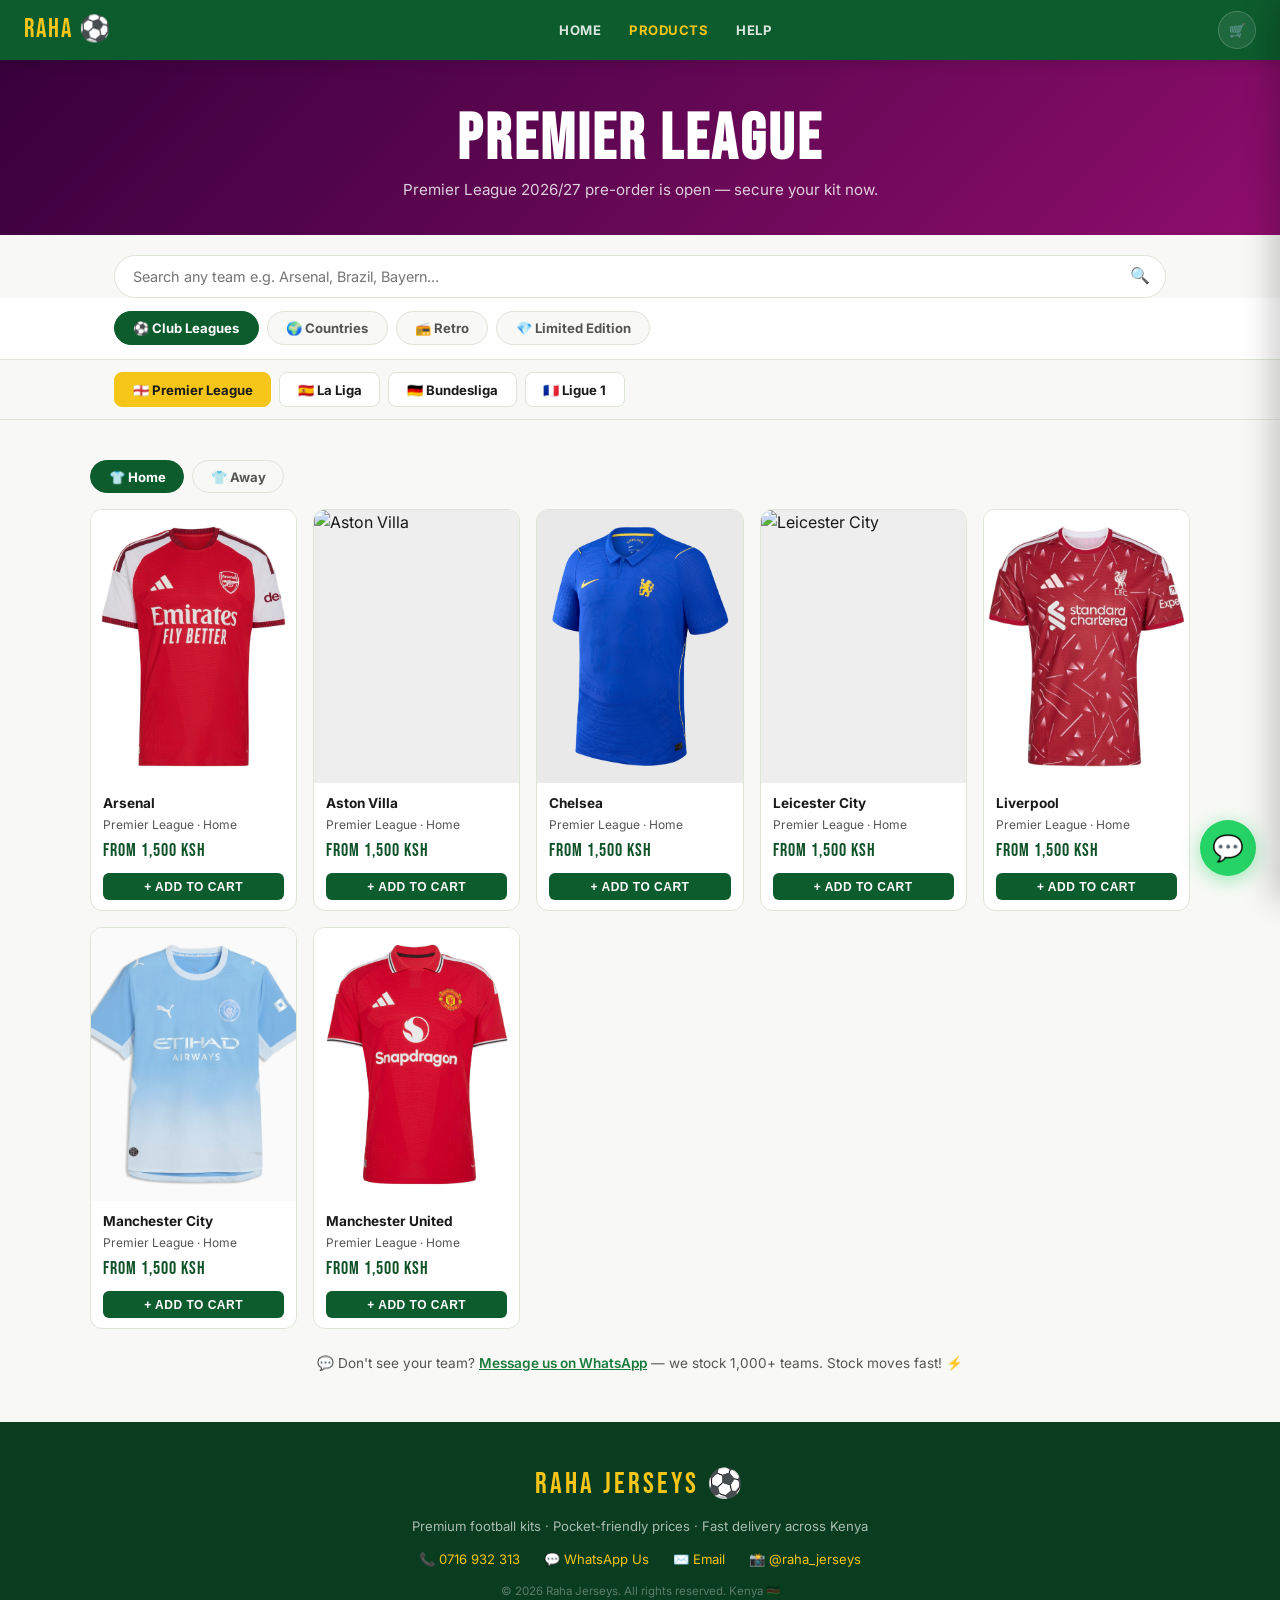
==== commit 5214df72: "Update products.html" ====
--- a/products.html
+++ b/products.html
@@ -4,912 +4,525 @@
 <meta charset="UTF-8" />
 <meta name="viewport" content="width=device-width, initial-scale=1.0" />
 <title>Shop Jerseys ⚽ | Raha Jerseys</title>
+<meta name="description" content="Browse Premier League, La Liga, Bundesliga & Ligue 1 club kits, national team jerseys by continent, retro classics and limited editions. Add to cart and checkout on WhatsApp." />
 <link rel="preconnect" href="https://fonts.googleapis.com" />
 <link rel="preconnect" href="https://fonts.gstatic.com" crossorigin />
 <link href="https://fonts.googleapis.com/css2?family=Bebas+Neue&family=Inter:wght@400;500;600;700;800&display=swap" rel="stylesheet" />
-<script src="https://cdn.jsdelivr.net/npm/@twemoji/api@latest/dist/twemoji.min.js" crossorigin="anonymous" defer></script>
+<link rel="stylesheet" href="shared.css" />
 <style>
-:root {
-  --pitch:#0a2e1a; --green:#1a6b38; --green2:#22883f;
-  --lime:#c8f135; --lime2:#aad01f;
-  --white:#fff; --off:#f6f8f2; --text:#111; --muted:#5a6360;
-  --border:#dde8d8; --red:#e53e3e; --radius:10px;
-  --shadow:0 2px 20px rgba(0,0,0,.08);
-  --font-d:'Bebas Neue',sans-serif; --font-b:'Inter',sans-serif;
-}
-*,*::before,*::after{box-sizing:border-box;margin:0;padding:0;}
-html{scroll-behavior:smooth;}
-body{font-family:var(--font-b);background:var(--off);color:var(--text);line-height:1.6;}
-
-/* NAV */
-.navbar{position:sticky;top:0;z-index:300;background:var(--pitch);display:flex;align-items:center;gap:1rem;padding:0 1.5rem;height:62px;border-bottom:2px solid var(--lime);}
-.nav-logo{font-family:var(--font-d);font-size:1.7rem;color:var(--lime);letter-spacing:3px;text-decoration:none;flex-shrink:0;}
-.nav-links{display:flex;gap:.25rem;list-style:none;flex:1;}
-.nav-links a{color:rgba(255,255,255,.8);text-decoration:none;font-size:.82rem;font-weight:600;padding:.4rem .8rem;border-radius:6px;transition:all .2s;}
-.nav-links a:hover,.nav-links a.active{background:var(--lime);color:var(--pitch);}
-.nav-right{display:flex;align-items:center;gap:.6rem;flex-shrink:0;}
-.cart-btn{position:relative;background:transparent;border:1.5px solid rgba(255,255,255,.3);border-radius:8px;color:white;padding:.4rem .75rem;font-size:.82rem;font-weight:700;cursor:pointer;font-family:var(--font-b);display:flex;align-items:center;gap:.35rem;transition:all .2s;}
-.cart-btn:hover{background:var(--lime);color:var(--pitch);border-color:var(--lime);}
-.cart-badge{background:var(--lime);color:var(--pitch);border-radius:50%;width:18px;height:18px;font-size:.65rem;font-weight:800;display:none;align-items:center;justify-content:center;margin-left:.2rem;}
-.lang-switcher{display:flex;gap:.2rem;}
-.lang-btn{background:transparent;border:1px solid rgba(255,255,255,.25);border-radius:4px;color:rgba(255,255,255,.7);font-size:.68rem;font-weight:700;padding:.2rem .4rem;cursor:pointer;font-family:var(--font-b);transition:all .2s;}
-.lang-btn.active,.lang-btn:hover{background:var(--lime);border-color:var(--lime);color:var(--pitch);}
-
-/* BANNER */
-.prod-banner{position:relative;color:white;padding:3rem 1.5rem 2rem;text-align:center;overflow:hidden;background:linear-gradient(135deg,#0d5c2e,#1a7a3c);transition:background .6s ease;}
-.prod-banner.bg-epl{background:linear-gradient(135deg,#37003c,#8e0e6b);}
-.prod-banner.bg-laliga{background:linear-gradient(135deg,#a3170a,#ee8707);}
-.prod-banner.bg-bundesliga{background:linear-gradient(135deg,#1a1a1a,#d3010c);}
-.prod-banner.bg-ligue1{background:linear-gradient(135deg,#001b4f,#0a539c);}
-.prod-banner.bg-countries{background:linear-gradient(135deg,#004225,#0a8a4d);}
-.prod-banner.bg-retro{background:linear-gradient(135deg,#5c2c0d,#a8471f);}
-.prod-banner.bg-limited{background:linear-gradient(135deg,#3a0f4a,#8e44ad);}
-.prod-banner h1{font-family:var(--font-d);font-size:clamp(2.4rem,7vw,4rem);letter-spacing:3px;line-height:1;margin-bottom:.4rem;}
-.prod-banner p{color:rgba(255,255,255,.8);font-size:.9rem;max-width:520px;margin:0 auto;}
-
-/* CAT TABS */
-.cat-tabs-wrap{background:var(--white);border-bottom:1px solid var(--border);position:sticky;top:62px;z-index:200;}
-.cat-tabs{max-width:1100px;margin:0 auto;display:flex;gap:.5rem;padding:.75rem 1.5rem;overflow-x:auto;}
-.cat-tab{flex-shrink:0;background:var(--off);border:1.5px solid var(--border);border-radius:50px;padding:.45rem 1.1rem;font-size:.82rem;font-weight:700;cursor:pointer;color:var(--muted);font-family:var(--font-b);transition:all .2s;white-space:nowrap;}
-.cat-tab.active,.cat-tab:hover{background:var(--pitch);border-color:var(--pitch);color:white;}
-
-/* LEAGUE NAV */
-.league-nav-wrap{background:var(--off);border-bottom:1px solid var(--border);}
-.league-nav{max-width:1100px;margin:0 auto;display:flex;gap:.4rem;padding:.6rem 1.5rem;overflow-x:auto;align-items:center;}
-.league-tab{flex-shrink:0;background:var(--white);border:1.5px solid var(--border);border-radius:8px;padding:.45rem 1rem;font-size:.8rem;font-weight:700;cursor:pointer;color:var(--text);font-family:var(--font-b);transition:all .2s;white-space:nowrap;}
-.league-tab.active,.league-tab:hover{background:var(--lime);border-color:var(--lime2);color:var(--pitch);}
-
-/* SEARCH */
-.search-bar-wrap{max-width:1100px;margin:0 auto;padding:1.25rem 1.5rem 0;}
-.search-bar{position:relative;}
-.search-bar input{width:100%;padding:.7rem 3rem .7rem 1rem;border:1.5px solid var(--border);border-radius:50px;font-size:.88rem;font-family:var(--font-b);outline:none;background:white;}
-.search-bar input:focus{border-color:var(--green);}
-.search-bar .si{position:absolute;right:1rem;top:50%;transform:translateY(-50%);font-size:.9rem;pointer-events:none;}
-
-/* KIT TOGGLE */
-.kit-toggle{display:flex;gap:.5rem;margin-bottom:1.25rem;}
-.kit-btn{background:var(--off);border:1.5px solid var(--border);border-radius:50px;padding:.4rem 1.1rem;font-size:.82rem;font-weight:700;cursor:pointer;color:var(--muted);font-family:var(--font-b);transition:all .2s;}
-.kit-btn.active,.kit-btn:hover{background:var(--pitch);border-color:var(--pitch);color:white;}
-
-/* GALLERY */
-.gallery-grid{display:grid;grid-template-columns:repeat(auto-fill,minmax(175px,1fr));gap:1rem;}
-.j-card{background:white;border:1px solid var(--border);border-radius:var(--radius);overflow:hidden;cursor:pointer;transition:transform .2s,box-shadow .2s;position:relative;}
-.j-card:hover{transform:translateY(-4px);box-shadow:0 8px 24px rgba(0,0,0,.12);}
-.j-card img{width:100%;aspect-ratio:3/4;object-fit:cover;display:block;background:var(--off);}
-.j-card-body{padding:.65rem .75rem;}
-.j-card-team{font-weight:700;font-size:.85rem;}
-.j-card-sub{font-size:.72rem;color:var(--muted);margin-bottom:.3rem;}
-.j-card-price{font-family:var(--font-d);font-size:1.1rem;color:var(--green);letter-spacing:1px;}
-.j-card-btn{margin-top:.5rem;background:var(--lime);border:none;border-radius:6px;padding:.45rem .75rem;font-size:.78rem;font-weight:700;cursor:pointer;font-family:var(--font-b);color:var(--pitch);width:100%;transition:background .2s;}
-.j-card-btn:hover{background:var(--lime2);}
-.j-card.oos img{filter:grayscale(1) brightness(.75);}
-.j-card.oos .j-card-btn{background:#ccc;cursor:not-allowed;pointer-events:none;color:#666;}
-.oos-badge{position:absolute;top:8px;left:8px;background:#c0392b;color:white;font-size:.65rem;font-weight:800;padding:3px 8px;border-radius:4px;letter-spacing:.5px;text-transform:uppercase;}
-.badge-hot{position:absolute;top:8px;right:8px;background:var(--lime);color:var(--pitch);font-size:.62rem;font-weight:800;padding:3px 8px;border-radius:4px;letter-spacing:.5px;text-transform:uppercase;}
-
-/* CONTINENT HEADING */
-.cont-heading{grid-column:1/-1;font-family:var(--font-d);letter-spacing:2px;font-size:1.3rem;margin:1.5rem 0 .5rem;color:var(--text);border-left:4px solid var(--lime);padding-left:.75rem;}
-.cont-heading:first-child{margin-top:0;}
-
-/* SECTION */
-main section{padding:2rem 1.5rem 3rem;}
-.container{max-width:1100px;margin:0 auto;}
-.catalog-note{margin-top:1.5rem;font-size:.83rem;color:var(--muted);text-align:center;}
-.catalog-note a{color:var(--green);font-weight:600;}
-
-/* MODAL */
-.modal-overlay{display:none;position:fixed;inset:0;background:rgba(0,0,0,.55);z-index:1000;align-items:flex-end;justify-content:center;padding:1rem;}
-.modal-overlay.open{display:flex;}
-@media(min-width:600px){.modal-overlay{align-items:center;}}
-.modal-box{background:white;border-radius:16px 16px 0 0;width:100%;max-width:480px;max-height:90vh;overflow-y:auto;padding:1.5rem;position:relative;}
-@media(min-width:600px){.modal-box{border-radius:16px;}}
-.modal-close-btn{position:absolute;top:1rem;right:1rem;background:var(--off);border:none;border-radius:50%;width:32px;height:32px;cursor:pointer;font-size:1rem;display:flex;align-items:center;justify-content:center;}
-.modal-head{display:flex;gap:1rem;margin-bottom:1.25rem;align-items:flex-start;}
-.modal-head img{width:80px;height:100px;object-fit:cover;border-radius:8px;background:var(--off);flex-shrink:0;}
-.modal-team{font-family:var(--font-d);font-size:1.5rem;letter-spacing:2px;color:var(--pitch);}
-.modal-sub{font-size:.8rem;color:var(--muted);margin-top:.2rem;}
-.modal-grid{display:grid;grid-template-columns:1fr 1fr;gap:.75rem;margin-bottom:.75rem;}
-.modal-field{display:flex;flex-direction:column;gap:.3rem;}
-.modal-field label{font-size:.76rem;font-weight:600;color:var(--muted);}
-.modal-field select,.modal-field input{background:var(--off);border:1.5px solid var(--border);border-radius:8px;color:var(--text);padding:.55rem .8rem;font-size:.88rem;font-family:var(--font-b);outline:none;transition:border-color .2s;}
-.modal-field select:focus,.modal-field input:focus{border-color:var(--green);}
-.modal-print-row{display:grid;grid-template-columns:1fr 1fr;gap:.75rem;margin-top:.5rem;}
-.price-preview{font-family:var(--font-d);font-size:1.6rem;color:var(--green);letter-spacing:2px;margin:.75rem 0 .5rem;text-align:right;}
-.modal-add-btn{background:var(--lime);border:none;border-radius:8px;padding:.8rem;font-size:.95rem;font-weight:700;cursor:pointer;font-family:var(--font-b);color:var(--pitch);width:100%;transition:background .2s;}
-.modal-add-btn:hover{background:var(--lime2);}
-
-/* CART DRAWER */
-.cart-overlay{display:none;position:fixed;inset:0;background:rgba(0,0,0,.45);z-index:400;}
-.cart-overlay.open{display:block;}
-.cart-drawer{position:fixed;top:0;right:-420px;width:min(420px,100vw);height:100vh;background:white;z-index:500;display:flex;flex-direction:column;transition:right .3s ease;box-shadow:-4px 0 30px rgba(0,0,0,.15);}
-.cart-drawer.open{right:0;}
-.cart-header{display:flex;align-items:center;justify-content:space-between;padding:1.25rem 1.5rem;border-bottom:1px solid var(--border);flex-shrink:0;}
-.cart-header h3{font-family:var(--font-d);font-size:1.5rem;letter-spacing:2px;color:var(--pitch);}
-.cart-close-btn{background:var(--off);border:none;border-radius:50%;width:32px;height:32px;cursor:pointer;font-size:1rem;}
-.cart-items-wrap{flex:1;overflow-y:auto;padding:1rem 1.5rem;}
-.cart-empty-msg{text-align:center;color:var(--muted);padding:3rem 1rem;font-size:.9rem;}
-.cart-item-row{display:flex;gap:.75rem;align-items:center;padding:.75rem 0;border-bottom:1px solid var(--border);}
-.cart-item-row img{width:56px;height:70px;object-fit:cover;border-radius:6px;background:var(--off);flex-shrink:0;}
-.cart-item-info{flex:1;}
-.cart-item-name{font-weight:700;font-size:.85rem;}
-.cart-item-detail{font-size:.73rem;color:var(--muted);}
-.cart-item-price{font-family:var(--font-d);font-size:1rem;color:var(--green);letter-spacing:1px;}
-.cart-item-remove{background:#fee;border:1px solid #fcc;border-radius:6px;color:var(--red);width:28px;height:28px;cursor:pointer;font-size:.85rem;display:flex;align-items:center;justify-content:center;flex-shrink:0;transition:background .2s;}
-.cart-item-remove:hover{background:#fdd;}
-.cart-footer-wrap{padding:1.25rem 1.5rem;border-top:1px solid var(--border);flex-shrink:0;}
-.checkout-fields{display:flex;flex-direction:column;gap:.5rem;margin-bottom:1rem;}
-.checkout-fields label{font-size:.74rem;font-weight:600;color:var(--muted);}
-.checkout-fields input{background:var(--off);border:1.5px solid var(--border);border-radius:8px;color:var(--text);padding:.55rem .8rem;font-size:.88rem;font-family:var(--font-b);outline:none;}
-.checkout-fields input:focus{border-color:var(--green);}
-.cart-summary-line{display:flex;justify-content:space-between;font-size:.85rem;padding:.2rem 0;}
-.cart-deposit-line{display:flex;justify-content:space-between;background:var(--lime);border-radius:8px;padding:.5rem .75rem;font-weight:700;font-size:.9rem;margin:.4rem 0;}
-.cart-balance-line{display:flex;justify-content:space-between;font-size:.8rem;color:var(--muted);padding:.2rem 0;margin-bottom:.75rem;}
-.pochi-mini{background:#f0faf4;border:1px solid var(--border);border-radius:8px;padding:.65rem .85rem;margin-bottom:.85rem;font-size:.78rem;color:var(--muted);}
-.pochi-mini strong{color:var(--green);font-size:.88rem;display:block;margin-top:.2rem;}
-.btn-wa-checkout{background:#25d366;color:white;border:none;border-radius:8px;padding:.85rem;font-size:.95rem;font-weight:700;cursor:pointer;font-family:var(--font-b);width:100%;transition:background .2s;}
-.btn-wa-checkout:hover{background:#1ebe5c;}
-
-/* THANK YOU OVERLAY */
-#thankyou-overlay{position:fixed;inset:0;background:rgba(13,92,46,.97);z-index:9999;display:none;align-items:center;justify-content:center;padding:1.5rem;flex-direction:column;text-align:center;}
-#thankyou-overlay.open{display:flex;}
-.ty-ball{font-size:4.5rem;margin-bottom:1rem;}
-.ty-h2{font-family:var(--font-d);font-size:clamp(2.5rem,8vw,4rem);color:var(--lime);letter-spacing:4px;margin-bottom:.5rem;}
-.ty-p{font-size:.95rem;color:rgba(255,255,255,.8);line-height:1.7;margin-bottom:.5rem;}
-.ty-asante{font-size:1rem;color:var(--lime);font-weight:700;font-style:italic;margin-bottom:1.25rem;}
-.ty-pochi{background:rgba(255,255,255,.1);border-radius:12px;padding:1rem;margin-bottom:1.25rem;max-width:400px;width:100%;}
-.ty-pochi p{font-size:.82rem;color:rgba(255,255,255,.7);margin-bottom:.3rem;}
-.ty-pochi strong{font-size:.9rem;color:white;font-weight:700;}
-.ty-btn{background:var(--lime);color:var(--pitch);border:none;border-radius:8px;padding:.85rem 2rem;font-size:1rem;font-weight:700;cursor:pointer;font-family:var(--font-b);width:100%;max-width:400px;}
-.ty-note{font-size:.72rem;color:rgba(255,255,255,.35);margin-top:.5rem;}
-
-/* TOAST */
-.cart-toast{position:fixed;bottom:5rem;right:1.5rem;background:var(--pitch);color:var(--lime);padding:.7rem 1.1rem;border-radius:8px;font-weight:600;font-size:.85rem;z-index:9998;opacity:0;transform:translateY(6px);transition:all .3s;border:1px solid var(--lime);pointer-events:none;}
-.cart-toast.show{opacity:1;transform:translateY(0);}
-
-/* FLOATING WA */
-.wa-float{position:fixed;bottom:1.5rem;right:1.5rem;background:#25d366;color:white;width:52px;height:52px;border-radius:50%;display:flex;align-items:center;justify-content:center;font-size:1.4rem;box-shadow:0 4px 20px rgba(37,211,102,.45);text-decoration:none;z-index:199;transition:transform .2s;}
-.wa-float:hover{transform:scale(1.1);}
-
-@media(max-width:640px){
-  .navbar{padding:0 1rem;}
-  .nav-links{display:none;}
-  .modal-grid,.modal-print-row{grid-template-columns:1fr;}
-}
+  /* ── PAGE BANNER (background changes per league) ── */
+  .prod-banner {
+    position:relative; color:white; padding:3rem 1.5rem 2rem; text-align:center; overflow:hidden;
+    background:linear-gradient(135deg,#0d5c2e,#1a7a3c); transition:background 1s ease;
+  }
+  .prod-banner.bg-epl        { background:linear-gradient(135deg,#37003c,#8e0e6b); }
+  .prod-banner.bg-laliga     { background:linear-gradient(135deg,#a3170a,#ee8707); }
+  .prod-banner.bg-bundesliga { background:linear-gradient(135deg,#1a1a1a,#d3010c); }
+  .prod-banner.bg-ligue1     { background:linear-gradient(135deg,#001b4f,#0a539c); }
+  .prod-banner.bg-countries  { background:linear-gradient(135deg,#004225,#0a8a4d); }
+  .prod-banner.bg-retro      { background:linear-gradient(135deg,#5c2c0d,#a8471f); }
+  .prod-banner.bg-limited    { background:linear-gradient(135deg,#3a0f4a,#8e44ad); }
+  .prod-banner h1 { font-family:'Bebas Neue',sans-serif; font-size:clamp(2.4rem,7vw,4rem); letter-spacing:3px; line-height:1; margin-bottom:.4rem; }
+  .prod-banner p { color:rgba(255,255,255,.8); font-size:.95rem; max-width:520px; margin:0 auto; }
+
+  /* ── CATEGORY TABS ── */
+  .cat-tabs-wrap { background:var(--white); border-bottom:1px solid var(--border); position:sticky; top:60px; z-index:150; }
+  .cat-tabs { max-width:1100px; margin:0 auto; display:flex; gap:.5rem; padding:.85rem 1.5rem; overflow-x:auto; }
+  .cat-tab { flex-shrink:0; background:var(--off-white); border:1.5px solid var(--border); border-radius:50px; padding:.5rem 1.15rem; font-size:.82rem; font-weight:700; cursor:pointer; color:var(--text-muted); font-family:'Inter',sans-serif; transition:all .2s; white-space:nowrap; }
+  .cat-tab.active, .cat-tab:hover { background:var(--pitch); border-color:var(--pitch); color:white; }
+
+  /* ── LEAGUE SUB-NAV ── */
+  .league-nav-wrap { background:var(--off-white); border-bottom:1px solid var(--border); }
+  .league-nav { max-width:1100px; margin:0 auto; display:flex; gap:.5rem; padding:.75rem 1.5rem; overflow-x:auto; align-items:center; }
+  .league-tab { flex-shrink:0; background:var(--white); border:1.5px solid var(--border); border-radius:8px; padding:.55rem 1.1rem; font-size:.82rem; font-weight:700; cursor:pointer; color:var(--text); font-family:'Inter',sans-serif; transition:all .2s; white-space:nowrap; }
+  .league-tab.active, .league-tab:hover { background:var(--accent); border-color:var(--accent); color:var(--text); }
+
+  /* ── KIT TOGGLE (home/away) ── */
+  .kit-toggle { display:flex; gap:.5rem; margin-bottom:1rem; }
+  .kit-toggle-btn { background:var(--off-white); border:1.5px solid var(--border); border-radius:50px; padding:.45rem 1.1rem; font-size:.82rem; font-weight:700; cursor:pointer; color:var(--text-muted); font-family:'Inter',sans-serif; transition:all .2s; }
+  .kit-toggle-btn.active, .kit-toggle-btn:hover { background:var(--pitch); border-color:var(--pitch); color:white; }
+
+  /* ── CONTINENT GROUPING ── */
+  .continent-heading { grid-column:1/-1; font-family:'Bebas Neue',sans-serif; letter-spacing:2px; font-size:1.4rem; margin:1.75rem 0 .75rem; color:var(--text); }
+  .continent-heading:first-child { margin-top:0; }
+
+  /* ── OUT OF STOCK ── */
+  .gallery-item { position:relative; }
+  .gallery-item.out-of-stock .gallery-img { filter:grayscale(1) brightness(.75); }
+  .gallery-item.out-of-stock .oos-badge { position:absolute; top:10px; left:10px; background:#c0392b; color:#fff; font-size:.68rem; font-weight:800; padding:.3rem .6rem; border-radius:4px; letter-spacing:.5px; text-transform:uppercase; z-index:5; }
+  .gallery-item.out-of-stock .gallery-add-btn { background:#999 !important; cursor:not-allowed !important; pointer-events:none; }
+  .gallery-item.out-of-stock { cursor:default; }
+
+  main section { padding-top:2.5rem; padding-bottom:3rem; }
+  .catalog-note { margin-top:1.5rem; font-size:.85rem; color:var(--text-muted); text-align:center; }
+  .catalog-note a { color:var(--green); font-weight:600; }
+
+  /* ── SEARCH ── */
+  .prod-search-wrap { max-width:1100px; margin:0 auto; padding:1.25rem 1.5rem 0; }
+  .prod-search { position:relative; }
+  .prod-search input { width:100%; padding:.75rem 3rem .75rem 1.1rem; border:1.5px solid var(--border); border-radius:50px; font-size:.9rem; font-family:'Inter',sans-serif; outline:none; }
+  .prod-search input:focus { border-color:var(--green); }
+  .prod-search .search-icon { position:absolute; right:1rem; top:50%; transform:translateY(-50%); }
 </style>
 </head>
 <body>
 
-<!-- NAVBAR -->
-<nav class="navbar">
+<nav class="topnav">
   <a href="index.html" class="nav-logo">RAHA ⚽</a>
-  <ul class="nav-links">
+  <ul class="nav-links" id="nav-links">
     <li><a href="index.html">Home</a></li>
     <li><a href="products.html" class="active">Products</a></li>
-    <li><a href="index.html#contact">Help</a></li>
+    <li><a href="help.html">Help</a></li>
   </ul>
   <div class="nav-right">
-    <div class="lang-switcher">
-      <button class="lang-btn active" onclick="this.classList.add('active');document.querySelectorAll('.lang-btn').forEach(b=>b!==this&&b.classList.remove('active'));">EN</button>
-      <button class="lang-btn" onclick="this.classList.add('active');document.querySelectorAll('.lang-btn').forEach(b=>b!==this&&b.classList.remove('active'));">FR</button>
-      <button class="lang-btn" onclick="this.classList.add('active');document.querySelectorAll('.lang-btn').forEach(b=>b!==this&&b.classList.remove('active'));">SW</button>
-    </div>
-    <button class="cart-btn" onclick="openCart()">
-      🛒 Cart <span class="cart-badge" id="cart-badge">0</span>
-    </button>
+    <button class="cart-btn" onclick="openCart()" aria-label="Cart">🛒<span class="cart-badge" style="display:none;">0</span></button>
+    <button class="hamburger" onclick="toggleNav()" aria-label="Menu">☰</button>
   </div>
 </nav>
 
-<!-- BANNER -->
+<!-- BANNER (background swaps per league/category) -->
 <header class="prod-banner" id="prod-banner">
   <h1 id="banner-title">SHOP JERSEYS</h1>
-  <p id="banner-sub">Browse by league, country, or era — add to cart and checkout on WhatsApp.</p>
+  <p id="banner-sub">Browse by league, country, or era — add your favourites to cart and checkout on WhatsApp.</p>
 </header>
 
 <!-- SEARCH -->
-<div class="search-bar-wrap">
-  <div class="search-bar">
-    <input type="text" id="search-input" placeholder="Search any team e.g. Arsenal, Brazil, Bayern..." oninput="searchAll(this.value)" autocomplete="off"/>
-    <span class="si">🔍</span>
+<div class="prod-search-wrap">
+  <div class="prod-search">
+    <input type="text" id="prod-search-input" placeholder="Search any team e.g. Arsenal, Brazil, Bayern..." oninput="searchCatalog(this.value)" autocomplete="off" />
+    <span class="search-icon">🔍</span>
   </div>
 </div>
 
-<!-- CAT TABS -->
+<!-- CATEGORY TABS -->
 <div class="cat-tabs-wrap">
-  <div class="cat-tabs">
-    <button class="cat-tab active" data-cat="club" onclick="switchCat('club',this)">⚽ Club Leagues</button>
-    <button class="cat-tab" data-cat="countries" onclick="switchCat('countries',this)">🌍 Countries</button>
-    <button class="cat-tab" data-cat="retro" onclick="switchCat('retro',this)">📻 Retro</button>
-    <button class="cat-tab" data-cat="limited" onclick="switchCat('limited',this)">💎 Limited Edition</button>
+  <div class="cat-tabs" id="cat-tabs">
+    <button class="cat-tab active" data-cat="club" onclick="switchCategory('club')">⚽ Club Leagues</button>
+    <button class="cat-tab" data-cat="countries" onclick="switchCategory('countries')">🌍 Countries</button>
+    <button class="cat-tab" data-cat="retro" onclick="switchCategory('retro')">📻 Retro</button>
+    <button class="cat-tab" data-cat="limited" onclick="switchCategory('limited')">💎 Limited Edition</button>
   </div>
 </div>
 
-<!-- LEAGUE NAV (club only) -->
+<!-- LEAGUE SUB-NAV (club leagues only) -->
 <div class="league-nav-wrap" id="league-nav-wrap">
   <div class="league-nav">
-    <button class="league-tab active" data-lg="epl" onclick="switchLeague('epl',this)">🏴󠁧󠁢󠁥󠁮󠁧󠁿 Premier League</button>
-    <button class="league-tab" data-lg="laliga" onclick="switchLeague('laliga',this)">🇪🇸 La Liga</button>
-    <button class="league-tab" data-lg="bundesliga" onclick="switchLeague('bundesliga',this)">🇩🇪 Bundesliga</button>
-    <button class="league-tab" data-lg="ligue1" onclick="switchLeague('ligue1',this)">🇫🇷 Ligue 1</button>
-    <button class="league-tab" data-lg="other" onclick="switchLeague('other',this)">🌍 Other Leagues ▾</button>
+    <button class="league-tab active" data-league="epl" onclick="switchLeague('epl')">🏴󠁧󠁢󠁥󠁮󠁧󠁿 Premier League</button>
+    <button class="league-tab" data-league="laliga" onclick="switchLeague('laliga')">🇪🇸 La Liga</button>
+    <button class="league-tab" data-league="bundesliga" onclick="switchLeague('bundesliga')">🇩🇪 Bundesliga</button>
+    <button class="league-tab" data-league="ligue1" onclick="switchLeague('ligue1')">🇫🇷 Ligue 1</button>
   </div>
 </div>
 
 <main>
-<section>
-<div class="container">
-
-  <!-- SEARCH RESULTS -->
-  <div id="panel-search" style="display:none;">
-    <p style="font-size:.83rem;color:var(--muted);font-weight:600;margin-bottom:.75rem;"><span id="search-count">0</span> results</p>
-    <div class="gallery-grid" id="search-grid"></div>
+  <section>
+    <div class="container">
+
+      <!-- SEARCH RESULTS -->
+      <div id="search-results-panel" style="display:none;">
+        <p style="font-size:.85rem;color:var(--text-muted);font-weight:600;margin-bottom:.75rem;">Search results: <span id="search-count">0</span> found</p>
+        <div class="gallery-grid" id="search-results-grid"></div>
+      </div>
+
+      <!-- CLUB PANEL -->
+      <div id="panel-club">
+        <div class="kit-toggle">
+          <button class="kit-toggle-btn active" onclick="switchKit('club','home',this)">👕 Home</button>
+          <button class="kit-toggle-btn" onclick="switchKit('club','away',this)">👕 Away</button>
+        </div>
+        <div class="gallery-grid" id="club-grid"></div>
+      </div>
+
+      <!-- COUNTRIES PANEL (World Cup 2026 nations + other countries, grouped by continent) -->
+      <div id="panel-countries" style="display:none">
+        <div class="kit-toggle">
+          <button class="kit-toggle-btn active" onclick="switchKit('countries','home',this)">👕 Home</button>
+          <button class="kit-toggle-btn" onclick="switchKit('countries','away',this)">👕 Away</button>
+        </div>
+        <div id="countries-grid"></div>
+      </div>
+
+      <!-- RETRO PANEL -->
+      <div id="panel-retro" style="display:none">
+        <div class="gallery-grid" id="retro-grid"></div>
+      </div>
+
+      <!-- LIMITED EDITION PANEL -->
+      <div id="panel-limited" style="display:none">
+        <div class="gallery-grid" id="limited-grid"></div>
+      </div>
+
+      <p class="catalog-note">💬 Don't see your team? <a href="https://wa.me/254119485338" target="_blank" rel="noopener">Message us on WhatsApp</a> — we stock 1,000+ teams. Stock moves fast! ⚡</p>
+    </div>
+  </section>
+</main>
+
+<!-- FOOTER -->
+<footer class="site-footer">
+  <span class="footer-logo">RAHA JERSEYS ⚽</span>
+  <p>Premium football kits · Pocket-friendly prices · Fast delivery across Kenya</p>
+  <div class="footer-contacts">
+    <a href="tel:+254716932313">📞 0716 932 313</a>
+    <a href="https://wa.me/254119485338" target="_blank" rel="noopener">💬 WhatsApp Us</a>
+    <a href="mailto:rahajersey@gmail.com">✉️ Email</a>
+    <a href="https://instagram.com/raha_jerseys" target="_blank" rel="noopener">📸 @raha_jerseys</a>
   </div>
-
-  <!-- CLUB -->
-  <div id="panel-club">
-    <div class="kit-toggle">
-      <button class="kit-btn active" onclick="switchKit('club','home',this)">👕 Home</button>
-      <button class="kit-btn" onclick="switchKit('club','away',this)">👕 Away</button>
-    </div>
-    <div class="gallery-grid" id="club-grid"></div>
-  </div>
-
-  <!-- COUNTRIES -->
-  <div id="panel-countries" style="display:none;">
-    <div class="kit-toggle">
-      <button class="kit-btn active" onclick="switchKit('countries','home',this)">👕 Home</button>
-      <button class="kit-btn" onclick="switchKit('countries','away',this)">👕 Away</button>
-    </div>
-    <div id="countries-grid"></div>
-  </div>
-
-  <!-- RETRO -->
-  <div id="panel-retro" style="display:none;">
-    <div class="gallery-grid" id="retro-grid"></div>
-  </div>
-
-  <!-- LIMITED -->
-  <div id="panel-limited" style="display:none;">
-    <div class="gallery-grid" id="limited-grid"></div>
-  </div>
-
-  <p class="catalog-note">💬 Don't see your team? <a href="https://wa.me/254119485338" target="_blank">Message us on WhatsApp</a> — we stock 1,000+ teams. Stock moves fast! ⚡</p>
-</div>
-</section>
-</main>
-
-<!-- FOOTER -->
-<footer style="background:var(--pitch);color:rgba(255,255,255,.6);text-align:center;padding:2rem 1.5rem;border-top:2px solid var(--lime);">
-  <div style="font-family:var(--font-d);font-size:1.8rem;color:var(--lime);letter-spacing:3px;margin-bottom:.4rem;">RAHA JERSEYS ⚽</div>
-  <p style="font-size:.82rem;">Premium football kits · Pocket-friendly prices · Fast delivery across Kenya</p>
-  <div style="display:flex;justify-content:center;gap:1.5rem;margin:.75rem 0;flex-wrap:wrap;font-size:.82rem;">
-    <a href="tel:+254716932313" style="color:var(--lime);">📞 0716 932 313</a>
-    <a href="https://wa.me/254119485338" style="color:var(--lime);" target="_blank">💬 WhatsApp</a>
-    <a href="mailto:rahajersey@gmail.com" style="color:var(--lime);">✉️ Email</a>
-    <a href="https://instagram.com/raha_jerseys" style="color:var(--lime);" target="_blank">📸 @raha_jerseys</a>
-  </div>
-  <p style="font-size:.7rem;opacity:.4;">© 2026 Raha Jerseys. Kenya 🇰🇪</p>
+  <p style="margin-top:.75rem;font-size:.72rem;opacity:.5;">© 2026 Raha Jerseys. All rights reserved. Kenya 🇰🇪</p>
 </footer>
 
-<a href="https://wa.me/254119485338" class="wa-float" target="_blank" aria-label="WhatsApp">💬</a>
-
-<!-- ADD TO CART MODAL -->
-<div class="modal-overlay" id="modal-overlay" onclick="closeModal(event)">
-  <div class="modal-box">
-    <button class="modal-close-btn" onclick="closeModalBtn()">✕</button>
-    <div class="modal-head">
-      <img id="m-img" src="" alt=""/>
-      <div>
-        <div class="modal-team" id="m-team">Team</div>
-        <div class="modal-sub" id="m-sub">Details</div>
-      </div>
-    </div>
-    <div class="modal-grid">
-      <div class="modal-field" id="m-kit-wrap">
-        <label>Kit</label>
-        <select id="m-kit" onchange="calcModalPrice()">
-          <option value="Home">Home</option>
-          <option value="Away">Away</option>
-        </select>
-      </div>
-      <div class="modal-field">
-        <label>Version</label>
-        <select id="m-version" onchange="calcModalPrice()">
-          <option value="1500">Pro – KSh 1,500</option>
-          <option value="2000">Retro – KSh 2,000</option>
-          <option value="2200">Limited Edition – KSh 2,200</option>
-        </select>
-      </div>
-      <div class="modal-field">
-        <label>Size *</label>
-        <select id="m-size">
-          <option value="">Pick size</option>
-          <option>XS</option><option>S</option><option>M</option>
-          <option>L</option><option>XL</option><option>XXL</option>
-        </select>
-      </div>
-      <div class="modal-field">
-        <label>Pieces</label>
-        <select id="m-pieces" onchange="calcModalPrice()">
-          <option value="1">1</option>
-          <option value="2">2</option>
-          <option value="3">3</option>
-          <option value="4">4</option>
-          <option value="5">5+ (Discount!)</option>
-        </select>
-      </div>
-    </div>
-    <div class="modal-field">
-      <label>Add Printing? (+KSh 400 per piece)</label>
-      <select id="m-print" onchange="togglePrint()">
-        <option value="no">No thanks</option>
-        <option value="yes">Yes – add KSh 400/piece</option>
-      </select>
-    </div>
-    <div class="modal-print-row" id="m-print-row" style="display:none;margin-top:.5rem;">
-      <div class="modal-field"><label>Name to print</label><input type="text" id="m-pname" placeholder="e.g. SAKA"/></div>
-      <div class="modal-field"><label>Number to print</label><input type="text" id="m-pnum" placeholder="e.g. 7"/></div>
-    </div>
-    <div class="price-preview" id="m-price">KSh 1,500</div>
-    <button class="modal-add-btn" onclick="doAddToCart()">🛒 Add to Cart</button>
-  </div>
-</div>
+<a href="https://wa.me/254119485338" class="wa-float" title="Chat on WhatsApp" target="_blank" rel="noopener" aria-label="Chat on WhatsApp">💬</a>
 
 <!-- CART DRAWER -->
 <div class="cart-overlay" id="cart-overlay" onclick="closeCart()"></div>
 <div class="cart-drawer" id="cart-drawer">
-  <div class="cart-header">
-    <h3>YOUR CART</h3>
-    <button class="cart-close-btn" onclick="closeCart()">✕</button>
-  </div>
-  <div class="cart-items-wrap" id="cart-items-wrap">
-    <div class="cart-empty-msg" id="cart-empty">Your cart is empty 😢<br/>Go pick some jerseys!</div>
-  </div>
-  <div class="cart-footer-wrap" id="cart-footer" style="display:none;">
-    <div class="checkout-fields">
-      <div><label>Your Name</label><input type="text" id="co-name" placeholder="e.g. Brian Mutua"/></div>
-      <div><label>Phone / WhatsApp</label><input type="tel" id="co-phone" placeholder="07XX XXX XXX"/></div>
-    </div>
-    <div class="cart-summary-line"><span>Total</span><strong id="ct-total">KSh 0</strong></div>
-    <div class="cart-deposit-line"><span>30% Deposit (pay now)</span><strong id="ct-deposit">KSh 0</strong></div>
-    <div class="cart-balance-line"><span>Balance on delivery</span><span id="ct-balance">KSh 0</span></div>
-    <div class="pochi-mini">
-      Send deposit via Pochi La Biashara:
-      <strong>0710 611 244 · ESTELLE KANG'ETHE</strong>
-    </div>
-    <button class="btn-wa-checkout" onclick="checkoutWhatsApp()">💬 Checkout on WhatsApp</button>
+  <div class="cart-header"><h3>YOUR CART</h3><button class="cart-close" onclick="closeCart()">✕</button></div>
+  <div class="cart-items" id="cart-items"></div>
+  <div class="cart-footer" id="cart-footer" style="display:none;">
+    <div class="mfield" style="margin-bottom:.6rem;"><label>Your Name</label><input type="text" id="checkout-name" placeholder="e.g. Brian Mutua" /></div>
+    <div class="mfield" style="margin-bottom:.6rem;"><label>Phone / WhatsApp</label><input type="tel" id="checkout-phone" placeholder="07XX XXX XXX" /></div>
+    <div class="cart-summary-row total"><span>Total</span><span id="cart-total">KSh 0</span></div>
+    <div class="cart-deposit-box">30% Deposit now: <span id="cart-deposit">KSh 0</span></div>
+    <div class="cart-summary-row"><span>Balance on delivery</span><span id="cart-balance">KSh 0</span></div>
+    <button class="btn-whatsapp" onclick="checkoutCart()">💬 Checkout on WhatsApp</button>
   </div>
 </div>
 
-<!-- THANK YOU OVERLAY -->
-<div id="thankyou-overlay">
-  <div class="ty-ball" id="ty-ball"></div>
-  <h2 class="ty-h2">ORDER SENT!</h2>
-  <p class="ty-p">Your order has been sent on WhatsApp.<br/>We will confirm it shortly 👌</p>
-  <p class="ty-asante">Asante sana — Happy Pocket, Happy Customer!</p>
-  <div class="ty-pochi">
-    <p id="ty-deposit-line"></p>
-    <strong>Pochi La Biashara · 0710 611 244 · ESTELLE KANG'ETHE</strong>
-    <p style="font-size:.75rem;color:rgba(255,255,255,.5);margin-top:.3rem;">Send M-Pesa screenshot as proof 📸</p>
+<!-- QUICK ADD MODAL -->
+<div class="modal-overlay" id="qa-overlay">
+  <div class="modal-box">
+    <button class="modal-close" onclick="closeQuickAdd()">✕</button>
+    <div class="modal-head">
+      <img id="qa-img" src="" alt="" />
+      <div><h4 id="qa-team"></h4><div class="modal-sub" id="qa-sub"></div></div>
+    </div>
+    <div class="modal-body">
+      <div class="mfield" id="qa-kit-wrap"><label>Kit</label><select id="qa-kit"></select></div>
+      <div class="mfield"><label>Version</label><select id="qa-version"></select></div>
+      <div class="mrow2">
+        <div class="mfield"><label>Size</label>
+          <select id="qa-size">
+            <option value="" disabled selected>Pick size</option>
+            <option>XS</option><option>S</option><option>M</option><option>L</option><option>XL</option><option>XXL</option>
+          </select>
+        </div>
+        <div class="mfield"><label>Pieces</label>
+          <select id="qa-pieces">
+            <option value="1">1</option><option value="2">2</option><option value="3">3</option><option value="4">4+ (discount)</option>
+          </select>
+        </div>
+      </div>
+      <div class="mfield"><label>Add Printing? (+KSh 300/piece)</label>
+        <select id="qa-print" onchange="onQaPrintChange()"><option value="no">No thanks</option><option value="yes">Yes please</option></select>
+      </div>
+      <div class="mrow2" id="qa-print-details" style="display:none;">
+        <div class="mfield"><label>Name</label><input type="text" id="qa-print-name" placeholder="e.g. SAKA" /></div>
+        <div class="mfield"><label>Number</label><input type="text" id="qa-print-number" placeholder="e.g. 7" /></div>
+      </div>
+      <div class="modal-price-preview" id="qa-price-preview">KSh 0</div>
+      <button class="modal-add-btn" onclick="submitQuickAdd()">🛒 Add to Cart</button>
+    </div>
   </div>
-  <button class="ty-btn" id="ty-btn">New Order (<span id="ty-cd">10</span>)</button>
-  <p class="ty-note">Page clears automatically when timer ends</p>
 </div>
 
-<!-- TOAST -->
-<div class="cart-toast" id="cart-toast"></div>
-
+<script src="cart.js"></script>
+<script src="quickadd.js"></script>
 <script>
-/* ═══════════════════════════════════════
-   PRICES & DATA
-═══════════════════════════════════════ */
-var PRICES = { pro:1500, retro:2000, limited:2200, print:400 };
-
+/* ══════════════════════════════════════
+   PRICING — two tiers across the whole catalog
+   (actual KSh values live in VERSION_PRICES in cart.js)
+═══════════════════════════════════════ */
+var VERSIONS = ['Player Version', 'Fan Version'];
+
+/* ══════════════════════════════════════
+   IMAGES
+   ────────────────────────────────────
+   Put your jersey photos in an "images/" folder next
+   to this HTML file. Filenames are auto-generated from
+   the team/country name using this convention:
+
+     Club (26/27 season):   {slug}-2026-27-home-kit.jpg
+                             {slug}-2026-27-away-kit.jpg
+       e.g. Manchester United -> images/manchester-united-2026-27-away-kit.jpg
+
+     Countries (national teams): {slug}-home-kit.jpg / {slug}-away-kit.jpg
+       e.g. Brazil (home)   -> images/brazil-home-kit.jpg
+       e.g. Nigeria (away)  -> images/nigeria-away-kit.jpg
+
+     Retro:                  {slug}-kit.jpg
+       e.g. Brazil 1970     -> images/brazil-1970-kit.jpg
+
+     Limited Edition:        {slug}-kit.jpg
+       e.g. Nike x Jordan PSG -> images/nike-x-jordan-psg-kit.jpg
+
+   "slug" = lowercase, spaces/punctuation replaced with hyphens.
+   If a real image is missing, the page automatically falls
+   back to a placeholder graphic — nothing breaks while you're
+   still uploading photos.
+
+   ── OUT OF STOCK ──
+   To mark any item as sold out, add  outOfStock: true  to its
+   entry in the data below, e.g.:
+     { name:'Arsenal', outOfStock: true }
+   The card will grey out, show an "Out of Stock" badge, and
+   the Add to Cart button will be disabled.
+═══════════════════════════════════════ */
+var IMG_BASE = 'images/';
+
+function slugify(str) {
+  return str.toString().toLowerCase()
+    .replace(/[^a-z0-9\s-]/g, '')
+    .trim()
+    .replace(/\s+/g, '-');
+}
+
+/* ── IMAGE FILENAME OVERRIDES ──
+   Use this when an uploaded file doesn't match the auto-generated
+   slug (e.g. "Arsenal" auto-slugs to "arsenal" but the uploaded file
+   is "arsenal-fc-..."). Two ways to override:
+
+   1. { slug: 'custom-slug' } — just changes the team-name part,
+      still follows the normal -2026-27-home-kit.jpg / -home-kit.jpg pattern.
+        'Arsenal': { slug: 'arsenal-fc' }
+
+   2. { home: 'exact-filename.jpg', away: 'exact-filename.jpg' } —
+      full filename override for countries/retro/limited when the
+      whole pattern differs (e.g. includes an unexpected year).
+        'Cameroon': { home: 'cameroon-2025-home-kit.jpg', away: 'cameroon-2025-away-kit.jpg' }
+
+   Add more entries here any time you spot a mismatched filename in
+   your images/ folder — no need to touch anything else in the code.
+*/
+var IMAGE_OVERRIDES = {
+  'Arsenal': { slug: 'arsenal-fc' },
+  'Bayern Munich': { slug: 'bayern-munchen' },
+  'Chelsea': { slug: 'chelsea-fc' },
+  'Barcelona': { slug: 'fc-barcelona' },
+  'Liverpool': { slug: 'liverpool-fc' },
+  'Cameroon': { home: 'cameroon-2025-home-kit.jpg', away: 'cameroon-2025-away-kit.jpg' }
+};
+
+function clubImg(team, kit) {
+  var ov = IMAGE_OVERRIDES[team];
+  var slug = (ov && ov.slug) ? ov.slug : slugify(team);
+  return IMG_BASE + slug + '-2026-27-' + kit + '-kit.jpg';
+}
+function countryImg(team, kit) {
+  var ov = IMAGE_OVERRIDES[team];
+  if (ov && ov[kit]) return IMG_BASE + ov[kit];
+  return IMG_BASE + slugify(team) + '-' + kit + '-kit.jpg';
+}
+function retroImg(team) {
+  var ov = IMAGE_OVERRIDES[team];
+  if (ov && ov.slug) return IMG_BASE + ov.slug + '-kit.jpg';
+  return IMG_BASE + slugify(team) + '-kit.jpg';
+}
+function limitedImg(team) {
+  var ov = IMAGE_OVERRIDES[team];
+  if (ov && ov.slug) return IMG_BASE + ov.slug + '-kit.jpg';
+  return IMG_BASE + slugify(team) + '-kit.jpg';
+}
+
+/* ══════════════════════════════════════
+   DATA
+═══════════════════════════════════════ */
 var CLUBS = {
   epl: [
-    {name:'Arsenal', hot:true},
-    {name:'Aston Villa'},
-    {name:'Chelsea'},
-    {name:'Leicester City'},
-    {name:'Liverpool', hot:true},
-    {name:'Manchester City', hot:true},
-    {name:'Manchester United', hot:true}
+    { name:'Arsenal' }, { name:'Aston Villa' }, { name:'Chelsea' },
+    { name:'Leicester City' }, { name:'Liverpool' },
+    { name:'Manchester City' }, { name:'Manchester United' }
   ],
-  laliga: [
-    {name:'Barcelona', hot:true},
-    {name:'Real Madrid', hot:true},
-    {name:'Atletico Madrid'},
-    {name:'Athletic Bilbao'},
-    {name:'Villarreal'}
-  ],
-  bundesliga: [
-    {name:'Bayern Munich', hot:true},
-    {name:'Borussia Dortmund', hot:true},
-    {name:'Bayer Leverkusen'},
-    {name:'RB Leipzig'},
-    {name:'Stuttgart'}
-  ],
-  ligue1: [
-    {name:'Paris Saint-Germain', hot:true},
-    {name:'Monaco'},
-    {name:'Marseille'},
-    {name:'Lyon'},
-    {name:'Lille'}
-  ],
-  other: [
-    {name:'Inter Miami', league:'MLS'},
-    {name:'LA Galaxy', league:'MLS'},
-    {name:'LAFC', league:'MLS'},
-    {name:'Seattle Sounders', league:'MLS'},
-    {name:'New York City FC', league:'MLS'},
-    {name:'Inter Milan', league:'Serie A', hot:true},
-    {name:'AC Milan', league:'Serie A', hot:true},
-    {name:'Juventus', league:'Serie A'},
-    {name:'Napoli', league:'Serie A'},
-    {name:'Atalanta', league:'Serie A'}
-  ]
+  laliga: [ { name:'Barcelona' }, { name:'Real Madrid' } ],
+  bundesliga: [ { name:'Bayern Munich' }, { name:'Borussia Dortmund' } ],
+  ligue1: [ { name:'Paris Saint-Germain' } ]
 };
-
-var LEAGUE_LABEL = {epl:'Premier League',laliga:'La Liga',bundesliga:'Bundesliga',ligue1:'Ligue 1',other:'Other Leagues'};
-var LEAGUE_BG = {epl:'bg-epl',laliga:'bg-laliga',bundesliga:'bg-bundesliga',ligue1:'bg-ligue1',other:'bg-countries'};
-
-var COUNTRIES = {
-  'World Cup 2026 — Africa': [
-    {name:'Algeria',color:'006233/ffffff'},
-    {name:'Cape Verde',color:'003893/ffffff'},
-    {name:'DR Congo',color:'007FFF/ffffff'},
-    {name:'Egypt',color:'CE1126/ffffff'},
-    {name:'Ghana',color:'f0f0f0/1a1a1a'},
-    {name:'Ivory Coast',color:'F77F00/ffffff'},
-    {name:'Morocco',color:'C1272D/ffffff'},
-    {name:'Senegal',color:'00853F/ffffff'},
-    {name:'South Africa',color:'007A4D/ffffff'},
-    {name:'Tunisia',color:'E70013/ffffff'}
-  ],
-  'World Cup 2026 — Europe': [
-    {name:'Belgium',color:'EF0107/1a1a1a'},
-    {name:'England',color:'CF081F/ffffff'},
-    {name:'France',color:'002395/ffffff'},
-    {name:'Germany',color:'1a1a1a/ffffff'},
-    {name:'Netherlands',color:'FF6600/ffffff'},
-    {name:'Portugal',color:'006600/ffffff'},
-    {name:'Spain',color:'AA151B/ffffff'}
-  ],
-  'World Cup 2026 — South America': [
-    {name:'Argentina',color:'74ACDF/ffffff',hot:true},
-    {name:'Brazil',color:'009C3B/ffffff',hot:true},
-    {name:'Colombia',color:'FCD116/1a1a1a'}
-  ],
-  'World Cup 2026 — North America': [
-    {name:'Canada',color:'FF0000/ffffff'},
-    {name:'Jamaica',color:'000000/FED100'},
-    {name:'Mexico',color:'006847/ffffff'},
-    {name:'United States',color:'002868/ffffff'}
-  ],
-  'World Cup 2026 — Asia': [
-    {name:'Japan',color:'000080/ffffff'},
-    {name:'South Korea',color:'C60C30/ffffff'}
-  ],
-  'Other Countries': [
-    {name:'Cameroon',color:'007A5E/ffffff'},
-    {name:'Nigeria',color:'008751/ffffff',hot:true}
-  ]
-};
-
-var RETRO = [
-  {name:'Brazil 1970', tag:'Retro · Classic', color:'F4C430/009C3B'},
-  {name:'Argentina 1986', tag:'Retro · Maradona Era', color:'74ACDF/ffffff'},
-  {name:'France 1998', tag:'Retro · World Cup Winners', color:'002395/ffffff'},
-  {name:'Manchester United 1999', tag:'Retro · Treble Season', color:'DA291C/FFE500'},
-  {name:'AC Milan 2003', tag:'Retro · UCL Winners', color:'FB090B/1a1a1a'},
-  {name:'Barcelona 2009', tag:'Retro · Treble Season', color:'A50044/ffffff'}
+var LEAGUE_LABEL = { epl:'Premier League', laliga:'La Liga', bundesliga:'Bundesliga', ligue1:'Ligue 1' };
+var LEAGUE_COLOR = { epl:'37003c/ffffff', laliga:'ee8707/1a1a1a', bundesliga:'d3010c/ffffff', ligue1:'0a539c/ffffff' };
+
+/* Countries — World Cup 2026 nations + other countries, grouped by continent */
+var CONTINENT_ORDER = ['Africa','Europe','South America','North America','Asia'];
+var COUNTRIES = [
+  // Africa
+  { name:'Cape Verde', continent:'Africa', color:'003893/ffffff' },
+  { name:'Cameroon', continent:'Africa', color:'007A5E/ffffff' },
+  { name:'DR Congo', continent:'Africa', color:'007FFF/ffffff' },
+  { name:'Ghana', continent:'Africa', color:'f5f5f5/1a1a1a' },
+  { name:'Ivory Coast', continent:'Africa', color:'F77F00/ffffff' },
+  { name:'Morocco', continent:'Africa', color:'C1272D/ffffff' },
+  { name:'Nigeria', continent:'Africa', color:'008751/ffffff' },
+  { name:'Senegal', continent:'Africa', color:'00853F/ffffff' },
+  { name:'South Africa', continent:'Africa', color:'007A4D/ffffff' },
+  // Europe
+  { name:'England', continent:'Europe', color:'CF081F/ffffff' },
+  { name:'France', continent:'Europe', color:'002395/ffffff' },
+  { name:'Germany', continent:'Europe', color:'1a1a1a/ffffff' },
+  { name:'Netherlands', continent:'Europe', color:'FF6600/ffffff' },
+  { name:'Portugal', continent:'Europe', color:'006600/ffffff' },
+  { name:'Spain', continent:'Europe', color:'AA151B/ffffff' },
+  // South America
+  { name:'Argentina', continent:'South America', color:'74ACDF/ffffff' },
+  { name:'Brazil', continent:'South America', color:'009C3B/ffffff' },
+  { name:'Colombia', continent:'South America', color:'FCD116/1a1a1a' },
+  // North America
+  { name:'Canada', continent:'North America', color:'FF0000/ffffff' },
+  { name:'Mexico', continent:'North America', color:'006847/ffffff' },
+  { name:'United States', continent:'North America', color:'002868/ffffff' },
+  { name:'Jamaica', continent:'North America', color:'000000/FED100' },
+  // Asia
+  { name:'Japan', continent:'Asia', color:'000080/ffffff' },
+  { name:'South Korea', continent:'Asia', color:'C60C30/ffffff' }
 ];
 
-var LIMITED = [
-  {name:'Man United Lunar New Year', tag:'Limited · Collab', color:'DA291C/FFD700'},
-  {name:'Nike x Jordan PSG', tag:'Limited · Collab', color:'1a1a1a/DA291C'},
-  {name:'Arsenal x Labrum London', tag:'Limited · Cultural', color:'EF0107/ffffff'},
-  {name:'Mexico Aztec Special', tag:'Limited · Heritage', color:'006847/CE1126'}
+var RETRO_ITEMS = [
+  { team:'Brazil 1970', tag:'Retro · Classic', color:'F4C430/009C3B' },
+  { team:'Argentina 1986', tag:'Retro · Maradona Era', color:'74ACDF/ffffff' },
+  { team:'France 1998', tag:'Retro · World Cup Winners', color:'002395/ffffff' },
+  { team:'Manchester United 1999', tag:'Retro · Treble Season', color:'DA291C/FFE500' },
+  { team:'AC Milan 2003', tag:'Retro · UCL Winners', color:'FB090B/1a1a1a' },
+  { team:'Barcelona 2009', tag:'Retro · Treble Season', color:'A50044/ffffff' }
 ];
 
-/* ── SLUG & IMAGE HELPERS ── */
-function slug(str) {
-  return str.toLowerCase().replace(/[^a-z0-9]+/g,'-').replace(/^-|-$/g,'');
-}
-
-/* ━━━━━━━━━━━━━━━━━━━━━━━━━━━━━━━━━━━━━
-   IMAGE FILENAME RULES (simple & consistent)
-   
-   CLUBS:    images/{slug}-home.jpg  /  images/{slug}-away.jpg
-   COUNTRIES:images/{slug}-home.jpg  /  images/{slug}-away.jpg
-   RETRO:    images/{slug}.jpg
-   LIMITED:  images/{slug}.jpg
-
-   FULL LIST OF EXPECTED FILENAMES:
-   See comment block at the top of the page.
-   ━━━━━━━━━━━━━━━━━━━━━━━━━━━━━━━━━━━━━ */
-
-/* EXACT OVERRIDES — add here when uploaded filename differs */
-var IMG_EXACT = {
-  /* Example: 'Arsenal-home': 'images/arsenal-fc-home.jpg' */
-  /* If you renamed arsenal to arsenal-fc-..., add: */
-  /* 'Arsenal-home': 'images/arsenal-fc-2026-27-home-kit.jpg', */
-  /* 'Arsenal-away': 'images/arsenal-fc-2026-27-away-kit.jpg', */
-};
-
-function clubImg(name, kit) {
-  var key = name + '-' + kit;
-  if (IMG_EXACT[key]) return IMG_EXACT[key];
-  return 'images/' + slug(name) + '-' + kit + '.jpg';
-}
-function countryImg(name, kit) {
-  var key = name + '-' + kit;
-  if (IMG_EXACT[key]) return IMG_EXACT[key];
-  return 'images/' + slug(name) + '-' + kit + '.jpg';
-}
-function retroImg(name) {
-  if (IMG_EXACT[name]) return IMG_EXACT[name];
-  return 'images/' + slug(name) + '.jpg';
-}
-function limitedImg(name) {
-  if (IMG_EXACT[name]) return IMG_EXACT[name];
-  return 'images/' + slug(name) + '.jpg';
-}
-
-function ph(name, colorPair) {
-  var c = (colorPair||'1a6b38/c8f135').split('/');
-  return 'https://placehold.co/400x533/'+c[0]+'/'+c[1]+'?text='+encodeURIComponent(name).replace(/%20/g,'+');
+var LIMITED_ITEMS = [
+  { team:'Man United Lunar New Year', tag:'Limited · Collab Drop', color:'DA291C/FFD700' },
+  { team:'Nike x Jordan PSG', tag:'Limited · Collab Drop', color:'1a1a1a/DA291C' },
+  { team:'Arsenal x Labrum London', tag:'Limited · Cultural Kit', color:'EF0107/ffffff' },
+  { team:'Mexico Aztec Special', tag:'Limited · Heritage Kit', color:'006847/CE1126' }
+];
+
+function ph(team, colorPair, kit) {
+  var c = (colorPair || '0d5c2e/f5c518').split('/');
+  var label = encodeURIComponent(team + (kit ? ' ' + kit : ''));
+  return 'https://placehold.co/400x533/' + c[0] + '/' + c[1] + '?text=' + label.replace(/%20/g,'+');
 }
 
 /* ── CARD BUILDER ── */
-var _curModalData = {};
 function buildCard(cfg) {
   var div = document.createElement('div');
-  div.className = 'j-card' + (cfg.oos ? ' oos' : '');
-
-  var imgSrc = cfg.img;
-  var fallback = cfg.fallback || ph(cfg.name);
-  var priceVal = cfg.priceVal || PRICES.pro;
-  var priceLabel = 'KSh ' + priceVal.toLocaleString();
-
+  div.className = 'gallery-item' + (cfg.outOfStock ? ' out-of-stock' : '');
+  var priceFrom = VERSION_PRICES[cfg.versions[0]];
+  var fallback = cfg.fallback || ph(cfg.team);
   div.innerHTML =
-    '<img src="' + imgSrc + '" alt="' + cfg.name + '" onerror="this.onerror=null;this.src=\'' + fallback + '\';"/>' +
-    (cfg.oos ? '<span class="oos-badge">Out of Stock</span>' : '') +
-    (cfg.hot && !cfg.oos ? '<span class="badge-hot">🔥 Hot</span>' : '') +
-    '<div class="j-card-body">' +
-      '<div class="j-card-team">' + cfg.name + '</div>' +
-      '<div class="j-card-sub">' + cfg.sub + '</div>' +
-      '<div class="j-card-price">' + (cfg.oos ? 'Unavailable' : 'From ' + priceLabel) + '</div>' +
-      '<button class="j-card-btn"' + (cfg.oos ? ' disabled' : '') + '>' +
-        (cfg.oos ? 'Out of Stock' : '+ Add to Cart') +
-      '</button>' +
+    '<img class="gallery-img" src="' + cfg.img + '" alt="' + cfg.team + '" onerror="this.onerror=null;this.src=\'' + fallback + '\';" />' +
+    (cfg.outOfStock ? '<span class="oos-badge">Out of Stock</span>' : '') +
+    '<div class="gallery-label">' +
+      '<div class="team">' + cfg.team + '</div>' +
+      '<div class="kit-type">' + cfg.tag + '</div>' +
+      '<div class="gallery-price">' + (cfg.outOfStock ? 'Currently unavailable' : 'From ' + priceFrom.toLocaleString() + ' KSh') + '</div>' +
+      '<button class="gallery-add-btn"' + (cfg.outOfStock ? ' disabled' : '') + '>' + (cfg.outOfStock ? 'Out of Stock' : '+ Add to Cart') + '</button>' +
     '</div>';
-
-  if (!cfg.oos) {
-    div.addEventListener('click', function(e) {
-      if (e.target.tagName === 'BUTTON' || e.target.closest('button')) {
-        openModal(cfg);
-      } else {
-        openModal(cfg);
-      }
+  if (!cfg.outOfStock) {
+    div.addEventListener('click', function () {
+      openQuickAdd({
+        team: cfg.team, subLabel: cfg.subLabel, img: cfg.img, fallback: fallback,
+        versions: cfg.versions, presetKit: cfg.presetKit
+      });
     });
   }
   return div;
 }
 
-/* ── MODAL ── */
-function openModal(cfg) {
-  _curModalData = cfg;
-  document.getElementById('m-img').src = cfg.img;
-  document.getElementById('m-img').onerror = function() { this.onerror=null; this.src=cfg.fallback||''; };
-  document.getElementById('m-team').textContent = cfg.name;
-  document.getElementById('m-sub').textContent = cfg.sub;
-  // Version options
-  var vsel = document.getElementById('m-version');
-  vsel.innerHTML = '';
-  if (cfg.type === 'retro') {
-    vsel.innerHTML = '<option value="2000">Retro – KSh 2,000</option>';
-  } else if (cfg.type === 'limited') {
-    vsel.innerHTML = '<option value="2200">Limited Edition – KSh 2,200</option>';
-  } else {
-    vsel.innerHTML =
-      '<option value="1500">Pro – KSh 1,500</option>' +
-      '<option value="2200">Limited Edition – KSh 2,200</option>';
-  }
-  // Kit field — hide for retro/limited (no home/away)
-  var kitWrap = document.getElementById('m-kit-wrap');
-  if (cfg.type === 'retro' || cfg.type === 'limited') {
-    kitWrap.style.display = 'none';
-  } else {
-    kitWrap.style.display = '';
-    document.getElementById('m-kit').value = cfg.presetKit || 'Home';
-  }
-  document.getElementById('m-size').value = '';
-  document.getElementById('m-pieces').value = '1';
-  document.getElementById('m-print').value = 'no';
-  document.getElementById('m-print-row').style.display = 'none';
-  calcModalPrice();
-  document.getElementById('modal-overlay').classList.add('open');
-}
-function closeModal(e) { if (!e || e.target.id==='modal-overlay') closeModalBtn(); }
-function closeModalBtn() { document.getElementById('modal-overlay').classList.remove('open'); }
-function togglePrint() {
-  var show = document.getElementById('m-print').value === 'yes';
-  document.getElementById('m-print-row').style.display = show ? 'grid' : 'none';
-  calcModalPrice();
-}
-function calcModalPrice() {
-  var base = parseInt(document.getElementById('m-version').value) || PRICES.pro;
-  var pieces = parseInt(document.getElementById('m-pieces').value) || 1;
-  var print = document.getElementById('m-print').value === 'yes' ? PRICES.print : 0;
-  var total = (base + print) * pieces;
-  document.getElementById('m-price').textContent = 'KSh ' + total.toLocaleString();
-}
-function doAddToCart() {
-  var size = document.getElementById('m-size').value;
-  if (!size) { alert('Please select a size!'); return; }
-  var base = parseInt(document.getElementById('m-version').value) || PRICES.pro;
-  var pieces = parseInt(document.getElementById('m-pieces').value) || 1;
-  var print = document.getElementById('m-print').value === 'yes';
-  var pname = document.getElementById('m-pname').value.trim().toUpperCase();
-  var pnum  = document.getElementById('m-pnum').value.trim();
-  var priceEach = base + (print ? PRICES.print : 0);
-
-  var versionLabel = document.getElementById('m-version').options[document.getElementById('m-version').selectedIndex].text.split('–')[0].trim();
-  var kitVal = document.getElementById('m-kit-wrap').style.display === 'none' ? '' : document.getElementById('m-kit').value;
-
-  var item = {
-    id: Date.now(),
-    name: _curModalData.name,
-    sub: _curModalData.sub,
-    img: _curModalData.img,
-    fallback: _curModalData.fallback || '',
-    kit: kitVal,
-    version: versionLabel,
-    size: size,
-    pieces: pieces,
-    print: print,
-    printName: pname,
-    printNum: pnum,
-    priceEach: priceEach
-  };
-  cart.push(item);
-  saveCart();
-  closeModalBtn();
-  showToast('✅ ' + item.name + ' added to cart!');
-}
-
-/* ── CART ── */
-var cart = [];
-function saveCart() {
-  try { localStorage.setItem('raha_cart_v2', JSON.stringify(cart)); } catch(e){}
-  updateBadge();
-  renderCartDrawer();
-}
-function loadCart() {
-  try { var s = localStorage.getItem('raha_cart_v2'); if(s) cart = JSON.parse(s); } catch(e){}
-}
-function updateBadge() {
-  var b = document.getElementById('cart-badge');
-  if (b) { b.textContent = cart.length; b.style.display = cart.length ? 'inline-flex' : 'none'; }
-}
-function openCart() {
-  document.getElementById('cart-overlay').classList.add('open');
-  document.getElementById('cart-drawer').classList.add('open');
-  renderCartDrawer();
-}
-function closeCart() {
-  document.getElementById('cart-overlay').classList.remove('open');
-  document.getElementById('cart-drawer').classList.remove('open');
-}
-function removeItem(id) {
-  cart = cart.filter(function(c){ return c.id !== id; });
-  saveCart();
-}
-function renderCartDrawer() {
-  var wrap = document.getElementById('cart-items-wrap');
-  var empty = document.getElementById('cart-empty');
-  var footer = document.getElementById('cart-footer');
-  if (!wrap) return;
-  // Clear old items (keep empty msg)
-  Array.from(wrap.children).forEach(function(ch){ if(ch.id !== 'cart-empty') ch.remove(); });
-  if (cart.length === 0) {
-    empty.style.display = '';
-    footer.style.display = 'none';
-    return;
-  }
-  empty.style.display = 'none';
-  footer.style.display = '';
-  var total = 0;
-  cart.forEach(function(item) {
-    var itemTotal = item.priceEach * item.pieces;
-    total += itemTotal;
-    var row = document.createElement('div');
-    row.className = 'cart-item-row';
-    row.innerHTML =
-      '<img src="' + item.img + '" onerror="this.onerror=null;this.src=\'' + (item.fallback||'') + '\';" />' +
-      '<div class="cart-item-info">' +
-        '<div class="cart-item-name">' + item.name + (item.kit ? ' — ' + item.kit : '') + '</div>' +
-        '<div class="cart-item-detail">' + item.version + ' · Size ' + item.size + ' · x' + item.pieces + (item.print ? ' · Print: '+item.printName+' '+item.printNum : '') + '</div>' +
-        '<div class="cart-item-price">KSh ' + itemTotal.toLocaleString() + '</div>' +
-      '</div>' +
-      '<button class="cart-item-remove" onclick="removeItem(' + item.id + ')">✕</button>';
-    wrap.appendChild(row);
-  });
-  var deposit = Math.ceil(total * 0.30);
-  var balance = total - deposit;
-  document.getElementById('ct-total').textContent   = 'KSh ' + total.toLocaleString();
-  document.getElementById('ct-deposit').textContent = 'KSh ' + deposit.toLocaleString();
-  document.getElementById('ct-balance').textContent = 'KSh ' + balance.toLocaleString();
-}
-
-function checkoutWhatsApp() {
-  var name  = document.getElementById('co-name').value.trim();
-  var phone = document.getElementById('co-phone').value.trim();
-  if (!name || !phone) { alert('Please enter your name and phone number.'); return; }
-  var B = String.fromCodePoint;
-  var BALL=B(0x26BD), SHIRT=B(0x1F455), NUM=B(0x1F522), MONEY=B(0x1F4B0), CARD=B(0x1F4B3), PRAY=B(0x1F64F), CAM=B(0x1F4F8);
-  var total = 0;
-  var msg = BALL + ' *NEW ORDER - RAHA JERSEYS*\n\n';
-  msg += B(0x1F464) + ' Name: ' + name + '\n';
-  msg += B(0x1F4F1) + ' Contact: ' + phone + '\n\n';
-  msg += NUM + ' *' + cart.length + ' item(s):*\n';
-  cart.forEach(function(item, i) {
-    var itemTotal = item.priceEach * item.pieces;
-    total += itemTotal;
-    msg += '\n' + (i+1) + '. ' + SHIRT + ' ' + item.name;
-    if (item.kit) msg += ' (' + item.kit + ')';
-    msg += ' · ' + item.version + ' · Size ' + item.size + ' · x' + item.pieces;
-    if (item.print) msg += '\n   ' + B(0x270F) + B(0xFE0F) + ' Print: ' + item.printName + ' ' + item.printNum;
-    msg += '\n   KSh ' + itemTotal.toLocaleString();
-  });
-  var deposit = Math.ceil(total * 0.30);
-  var balance = total - deposit;
-  msg += '\n\n' + MONEY + ' *PRICE BREAKDOWN:*\n';
-  msg += '   Total: *KSh ' + total.toLocaleString() + '*\n';
-  msg += '   30% Deposit: *KSh ' + deposit.toLocaleString() + '*\n';
-  msg += '   Balance on delivery: *KSh ' + balance.toLocaleString() + '*\n';
-  msg += '\n' + CARD + ' Send deposit via Pochi La Biashara:\n';
-  msg += '   Number: *0710 611 244*\n';
-  msg += '   Name: *ESTELLE KANG\u2019ETHE*\n';
-  msg += '   Send M-Pesa screenshot as proof ' + CAM + '\n';
-  msg += '\nAsante sana! ' + PRAY;
-
-  closeCart();
-  window.open('https://wa.me/254119485338?text=' + encodeURIComponent(msg), '_blank');
-  showThankYou(deposit);
-}
-
-/* ── THANK YOU ── */
-function showThankYou(deposit) {
-  var ov = document.getElementById('thankyou-overlay');
-  document.getElementById('ty-ball').textContent = String.fromCodePoint(0x26BD);
-  document.getElementById('ty-deposit-line').textContent =
-    String.fromCodePoint(0x1F4B0) + ' Send KSh ' + deposit.toLocaleString() + ' (30% deposit) to confirm';
-  ov.classList.add('open');
-  var secs = 10;
-  var btn = document.getElementById('ty-btn');
-  var cd = document.getElementById('ty-cd');
-  btn.onclick = function() { clearInterval(timer); resetAfterOrder(); };
-  var timer = setInterval(function() {
-    secs--;
-    if (cd) cd.textContent = secs;
-    if (secs <= 0) { clearInterval(timer); resetAfterOrder(); }
-  }, 1000);
-}
-function resetAfterOrder() {
-  cart = [];
-  saveCart();
-  document.getElementById('thankyou-overlay').classList.remove('open');
-  window.scrollTo({top:0,behavior:'smooth'});
-}
-
-/* ── TOAST ── */
-function showToast(msg) {
-  var t = document.getElementById('cart-toast');
-  t.textContent = msg;
-  t.classList.add('show');
-  setTimeout(function(){ t.classList.remove('show'); }, 2500);
-}
-
-/* ── RENDER PANELS ── */
-var curCat = 'club', curLeague = 'epl', clubKit = 'home', countriesKit = 'home';
-
-function renderClub() {
+/* ══════════════════════════════════════
+   RENDER: CLUB GRID
+═══════════════════════════════════════ */
+var clubKit = 'home';
+function renderClubGrid(league) {
   var grid = document.getElementById('club-grid');
   grid.innerHTML = '';
-  var clubs = CLUBS[curLeague] || [];
-  clubs.forEach(function(c) {
+  var kitLabel = clubKit === 'home' ? 'Home' : 'Away';
+  (CLUBS[league] || []).forEach(function (club) {
     grid.appendChild(buildCard({
-      name: c.name,
-      sub: LEAGUE_LABEL[curLeague] + ' · 26/27 · ' + (clubKit==='home'?'Home':'Away'),
-      img: clubImg(c.name, clubKit),
-      fallback: ph(c.name),
-      type: 'club',
-      presetKit: clubKit==='home'?'Home':'Away',
-      hot: c.hot,
-      oos: c.oos
+      team: club.name,
+      subLabel: LEAGUE_LABEL[league] + ' · 26/27 · ' + kitLabel,
+      tag: LEAGUE_LABEL[league] + ' · ' + kitLabel,
+      img: clubImg(club.name, clubKit),
+      fallback: ph(club.name, LEAGUE_COLOR[league], kitLabel),
+      presetKit: kitLabel,
+      versions: VERSIONS,
+      outOfStock: !!club.outOfStock
     }));
   });
 }
 
-function renderCountries() {
+/* ══════════════════════════════════════
+   RENDER: COUNTRIES GRID (grouped by continent)
+═══════════════════════════════════════ */
+var countriesKit = 'home';
+function renderCountriesGrid() {
   var wrap = document.getElementById('countries-grid');
   wrap.innerHTML = '';
-  var kit = countriesKit;
-  var kitLabel = kit==='home' ? 'Home' : 'Away';
-  Object.keys(COUNTRIES).forEach(function(continent) {
-    var list = COUNTRIES[continent];
-    // Add continent heading
-    var h = document.createElement('div');
-    h.className = 'cont-heading';
-    h.textContent = continent;
-    wrap.appendChild(h);
+  var kitLabel = countriesKit === 'home' ? 'Home' : 'Away';
+  CONTINENT_ORDER.forEach(function (continent) {
+    var list = COUNTRIES.filter(function (c) { return c.continent === continent; });
+    if (!list.length) return;
+    var heading = document.createElement('h3');
+    heading.className = 'continent-heading';
+    heading.textContent = continent;
+    wrap.appendChild(heading);
     var grid = document.createElement('div');
     grid.className = 'gallery-grid';
-    list.forEach(function(c) {
+    list.forEach(function (c) {
       grid.appendChild(buildCard({
-        name: c.name,
-        sub: continent + ' · ' + kitLabel,
-        img: countryImg(c.name, kit),
-        fallback: ph(c.name, c.color),
-        type: 'country',
+        team: c.name,
+        subLabel: continent + ' · ' + kitLabel,
+        tag: continent + ' · ' + kitLabel,
+        img: countryImg(c.name, countriesKit),
+        fallback: ph(c.name, c.color, kitLabel),
         presetKit: kitLabel,
-        hot: c.hot,
-        oos: c.oos
+        versions: VERSIONS,
+        outOfStock: !!c.outOfStock
       }));
     });
     wrap.appendChild(grid);
   });
 }
 
-function renderRetro() {
+function renderRetroGrid() {
   var grid = document.getElementById('retro-grid');
   grid.innerHTML = '';
-  RETRO.forEach(function(r) {
+  RETRO_ITEMS.forEach(function (r) {
     grid.appendChild(buildCard({
-      name: r.name, sub: r.tag, img: retroImg(r.name),
-      fallback: ph(r.name, r.color), type: 'retro', priceVal: PRICES.retro
+      team: r.team, subLabel: r.tag, tag: r.tag, img: retroImg(r.team), fallback: ph(r.team, r.color),
+      versions: VERSIONS, outOfStock: !!r.outOfStock
     }));
   });
 }
-
-function renderLimited() {
+function renderLimitedGrid() {
   var grid = document.getElementById('limited-grid');
   grid.innerHTML = '';
-  LIMITED.forEach(function(r) {
+  LIMITED_ITEMS.forEach(function (r) {
     grid.appendChild(buildCard({
-      name: r.name, sub: r.tag, img: limitedImg(r.name),
-      fallback: ph(r.name, r.color), type: 'limited', priceVal: PRICES.limited
+      team: r.team, subLabel: r.tag, tag: r.tag, img: limitedImg(r.team), fallback: ph(r.team, r.color),
+      versions: VERSIONS, outOfStock: !!r.outOfStock
     }));
   });
 }
 
-/* ── SWITCH ── */
-function switchCat(cat, btn) {
-  curCat = cat;
-  document.querySelectorAll('.cat-tab').forEach(function(b){ b.classList.remove('active'); });
-  if (btn) btn.classList.add('active');
-  document.getElementById('search-input').value = '';
-  document.getElementById('panel-search').style.display = 'none';
-  ['club','countries','retro','limited'].forEach(function(p){
-    document.getElementById('panel-'+p).style.display = (p===cat)?'':'none';
-  });
-  document.getElementById('league-nav-wrap').style.display = (cat==='club')?'':'none';
-  if (cat==='club')     { setBanner('bg-'+curLeague, LEAGUE_LABEL[curLeague].toUpperCase(), LEAGUE_LABEL[curLeague]+' 2026/27 pre-order is open — secure your kit now.'); renderClub(); }
-  if (cat==='countries'){ setBanner('bg-countries','NATIONAL TEAMS','World Cup 2026 nations and more — home & away kits available.'); renderCountries(); }
-  if (cat==='retro')    { setBanner('bg-retro','RETRO CLASSICS','Iconic kits from football history — timeless colours, timeless legends.'); renderRetro(); }
-  if (cat==='limited')  { setBanner('bg-limited','LIMITED EDITION','Rare collabs and special releases — while stock lasts.'); renderLimited(); }
-  if (typeof twemoji !== 'undefined') {
-    setTimeout(function(){ twemoji.parse(document.body, TW_OPT); }, 80);
-  }
-}
-
-function switchLeague(lg, btn) {
-  curLeague = lg;
-  document.querySelectorAll('.league-tab').forEach(function(b){ b.classList.remove('active'); });
-  if (btn) btn.classList.add('active');
-  setBanner('bg-'+lg, LEAGUE_LABEL[lg].toUpperCase(), LEAGUE_LABEL[lg]+' 2026/27 — pre-order is open.');
-  renderClub();
+/* ══════════════════════════════════════
+   CATEGORY / LEAGUE SWITCHING + BANNER
+═══════════════════════════════════════ */
+var currentCat = 'club';
+var currentLeague = 'epl';
+
+function switchCategory(cat) {
+  currentCat = cat;
+  document.getElementById('search-results-panel').style.display = 'none';
+  document.getElementById('prod-search-input').value = '';
+  document.querySelectorAll('.cat-tab').forEach(function (b) { b.classList.toggle('active', b.dataset.cat === cat); });
+  ['club','countries','retro','limited'].forEach(function (p) {
+    document.getElementById('panel-' + p).style.display = (p === cat) ? '' : 'none';
+  });
+  document.getElementById('league-nav-wrap').style.display = (cat === 'club') ? '' : 'none';
+
+  if (cat === 'club') { setBanner('bg-' + currentLeague, LEAGUE_LABEL[currentLeague].toUpperCase(), LEAGUE_LABEL[currentLeague] + ' 2026/27 pre-order is open — secure your kit now.'); renderClubGrid(currentLeague); }
+  else if (cat === 'countries') { setBanner('bg-countries','NATIONAL TEAMS','World Cup 2026 nations and more, by continent. Home & away kits available.'); renderCountriesGrid(); }
+  else if (cat === 'retro') { setBanner('bg-retro','RETRO CLASSICS','Iconic kits from football history — timeless colours, timeless legends.'); renderRetroGrid(); }
+  else if (cat === 'limited') { setBanner('bg-limited','LIMITED EDITION','Rare collabs and special-release kits — while stock lasts.'); renderLimitedGrid(); }
+}
+
+function switchLeague(league) {
+  currentLeague = league;
+  document.querySelectorAll('.league-tab').forEach(function (b) { b.classList.toggle('active', b.dataset.league === league); });
+  setBanner('bg-' + league, LEAGUE_LABEL[league].toUpperCase(), LEAGUE_LABEL[league] + ' 2026/27 pre-order is open — secure your kit now.');
+  renderClubGrid(league);
 }
 
 function setBanner(cls, title, sub) {
@@ -920,58 +533,73 @@
 }
 
 function switchKit(panel, kit, btn) {
-  btn.closest('.kit-toggle').querySelectorAll('.kit-btn').forEach(function(b){ b.classList.remove('active'); });
+  btn.closest('.kit-toggle').querySelectorAll('.kit-toggle-btn').forEach(function (b) { b.classList.remove('active'); });
   btn.classList.add('active');
-  if (panel==='club')      { clubKit=kit; renderClub(); }
-  if (panel==='countries') { countriesKit=kit; renderCountries(); }
-}
-
-/* ── SEARCH ── */
-function searchAll(query) {
+  if (panel === 'club') { clubKit = kit; renderClubGrid(currentLeague); }
+  else if (panel === 'countries') { countriesKit = kit; renderCountriesGrid(); }
+}
+
+/* ══════════════════════════════════════
+   SEARCH (across all catalogs)
+═══════════════════════════════════════ */
+function buildAllCards() {
+  var all = [];
+  Object.keys(CLUBS).forEach(function (lg) {
+    CLUBS[lg].forEach(function (c) {
+      all.push({
+        team:c.name, subLabel:LEAGUE_LABEL[lg]+' · 26/27', tag:LEAGUE_LABEL[lg]+' · Home',
+        img:clubImg(c.name,'home'), fallback:ph(c.name,LEAGUE_COLOR[lg],'Home'),
+        presetKit:'Home', versions:VERSIONS, outOfStock: !!c.outOfStock
+      });
+    });
+  });
+  COUNTRIES.forEach(function (c) {
+    all.push({
+      team:c.name, subLabel:c.continent, tag:c.continent+' · Home',
+      img:countryImg(c.name,'home'), fallback:ph(c.name,c.color,'Home'),
+      presetKit:'Home', versions:VERSIONS, outOfStock: !!c.outOfStock
+    });
+  });
+  RETRO_ITEMS.forEach(function (r) {
+    all.push({ team:r.team, subLabel:r.tag, tag:r.tag, img:retroImg(r.team), fallback:ph(r.team,r.color), versions:VERSIONS, outOfStock: !!r.outOfStock });
+  });
+  LIMITED_ITEMS.forEach(function (r) {
+    all.push({ team:r.team, subLabel:r.tag, tag:r.tag, img:limitedImg(r.team), fallback:ph(r.team,r.color), versions:VERSIONS, outOfStock: !!r.outOfStock });
+  });
+  return all;
+}
+var ALL_CARDS = null;
+
+function searchCatalog(query) {
+  var panel = document.getElementById('search-results-panel');
+  var grid = document.getElementById('search-results-grid');
   var q = query.trim().toLowerCase();
-  var panel = document.getElementById('panel-search');
-  if (!q) {
-    panel.style.display = 'none';
-    switchCat(curCat);
-    return;
+  if (!q) { panel.style.display = 'none'; switchCategory(currentCat); return; }
+  if (!ALL_CARDS) ALL_CARDS = buildAllCards();
+
+  ['panel-club','panel-countries','panel-retro','panel-limited'].forEach(function (id) { document.getElementById(id).style.display = 'none'; });
+  panel.style.display = '';
+
+  var matches = ALL_CARDS.filter(function (c) { return c.team.toLowerCase().indexOf(q) !== -1; });
+  grid.innerHTML = '';
+  matches.forEach(function (m) { grid.appendChild(buildCard(m)); });
+  document.getElementById('search-count').textContent = matches.length;
+}
+
+/* ══════════════════════════════════════
+   INIT — read ?cat= from URL (links from home page)
+═══════════════════════════════════════ */
+(function init() {
+  var params = new URLSearchParams(window.location.search);
+  var cat = params.get('cat');
+  var validCats = ['club','countries','retro','limited'];
+  if (cat && validCats.indexOf(cat) !== -1) {
+    document.querySelectorAll('.cat-tab').forEach(function (b) { b.classList.toggle('active', b.dataset.cat === cat); });
+    switchCategory(cat);
+  } else {
+    switchCategory('club');
   }
-  ['club','countries','retro','limited'].forEach(function(p){ document.getElementById('panel-'+p).style.display='none'; });
-  panel.style.display = '';
-  var all = [];
-  Object.keys(CLUBS).forEach(function(lg){
-    CLUBS[lg].forEach(function(c){
-      all.push({name:c.name, sub:LEAGUE_LABEL[lg]+' · 26/27', img:clubImg(c.name,'home'), fallback:ph(c.name), type:'club', presetKit:'Home', hot:c.hot});
-    });
-  });
-  Object.keys(COUNTRIES).forEach(function(cont){
-    COUNTRIES[cont].forEach(function(c){
-      all.push({name:c.name, sub:cont, img:countryImg(c.name,'home'), fallback:ph(c.name,c.color), type:'country', presetKit:'Home', hot:c.hot});
-    });
-  });
-  RETRO.forEach(function(r){ all.push({name:r.name, sub:r.tag, img:retroImg(r.name), fallback:ph(r.name,r.color), type:'retro', priceVal:PRICES.retro}); });
-  LIMITED.forEach(function(r){ all.push({name:r.name, sub:r.tag, img:limitedImg(r.name), fallback:ph(r.name,r.color), type:'limited', priceVal:PRICES.limited}); });
-
-  var matches = all.filter(function(c){ return c.name.toLowerCase().indexOf(q)!==-1; });
-  var grid = document.getElementById('search-grid');
-  grid.innerHTML = '';
-  matches.forEach(function(m){ grid.appendChild(buildCard(m)); });
-  document.getElementById('search-count').textContent = matches.length;
-}
-
-/* ── TWEMOJI ── */
-var TW_OPT = {folder:'svg',ext:'.svg',base:'https://cdn.jsdelivr.net/gh/twitter/twemoji@14.0.2/assets/'};
-
-/* ── INIT ── */
-loadCart();
-updateBadge();
-document.addEventListener('DOMContentLoaded', function() {
-  var params = new URLSearchParams(window.location.search);
-  var cat = params.get('cat') || 'club';
-  switchCat(cat);
-});
-window.addEventListener('load', function() {
-  if (typeof twemoji !== 'undefined') twemoji.parse(document.body, TW_OPT);
-});
+})();
 </script>
 </body>
 </html>
--- a/shared.css
+++ b/shared.css
@@ -0,0 +1,185 @@
+/* ══════════════════════════════════════
+   RAHA JERSEYS — SHARED STYLES
+   Used by index.html, products.html, help.html
+═══════════════════════════════════════ */
+*, *::before, *::after { box-sizing: border-box; margin: 0; padding: 0; }
+
+:root {
+  --green: #1a7a3c;
+  --green-dark: #0f5228;
+  --green-light: #d4edda;
+  --pitch: #0d5c2e;
+  --accent: #f5c518;
+  --accent-dark: #e0b400;
+  --white: #ffffff;
+  --off-white: #f8f9f6;
+  --text: #1a1a1a;
+  --text-muted: #555;
+  --border: #dde5d8;
+  --radius: 12px;
+  --shadow: 0 2px 16px rgba(0,0,0,0.08);
+  --wa: #25d366;
+}
+
+html { scroll-behavior: smooth; }
+body { font-family: 'Inter', sans-serif; background: var(--off-white); color: var(--text); line-height: 1.6; }
+
+a { color: inherit; }
+img { max-width: 100%; }
+
+/* ── TOP NAV ── */
+.topnav {
+  background: var(--pitch);
+  padding: 0 1.5rem;
+  display: flex; align-items: center; justify-content: space-between;
+  height: 60px; position: sticky; top: 0; z-index: 300;
+  box-shadow: 0 2px 12px rgba(0,0,0,.15);
+}
+.nav-logo { font-family: 'Bebas Neue', sans-serif; font-size: 1.6rem; color: var(--accent); letter-spacing: 2px; text-decoration: none; flex-shrink: 0; }
+.nav-links { display: flex; gap: 1.75rem; list-style: none; align-items: center; }
+.nav-links a { color: rgba(255,255,255,0.85); text-decoration: none; font-size: .82rem; font-weight: 700; letter-spacing: .5px; text-transform: uppercase; transition: color .2s; }
+.nav-links a:hover, .nav-links a.active { color: var(--accent); }
+.nav-right { display:flex; align-items:center; gap:1rem; }
+.cart-btn { position:relative; background:rgba(255,255,255,.08); border:1px solid rgba(255,255,255,.18); color:white; width:38px; height:38px; border-radius:50%; display:flex; align-items:center; justify-content:center; cursor:pointer; transition:background .2s; }
+.cart-btn:hover { background:rgba(255,255,255,.18); }
+.cart-badge { position:absolute; top:-6px; right:-6px; background:var(--accent); color:var(--text); font-size:.65rem; font-weight:800; width:18px; height:18px; border-radius:50%; display:flex; align-items:center; justify-content:center; }
+.hamburger { display:none; background:none; border:none; color:white; font-size:1.4rem; cursor:pointer; }
+
+@media (max-width: 820px) {
+  .nav-links { position:fixed; top:60px; left:0; right:0; background:var(--pitch); flex-direction:column; align-items:flex-start; gap:0; max-height:0; overflow:hidden; transition:max-height .25s ease; z-index:299; }
+  .nav-links.open { max-height:400px; box-shadow:0 8px 20px rgba(0,0,0,.25); }
+  .nav-links li { width:100%; }
+  .nav-links a { display:block; padding:.9rem 1.5rem; width:100%; border-bottom:1px solid rgba(255,255,255,.08); }
+  .hamburger { display:block; }
+}
+
+/* ── SHARED SECTION LAYOUT ── */
+section { padding: 4rem 1.5rem; }
+.container { max-width: 1100px; margin: 0 auto; }
+.section-label { font-size: .72rem; font-weight: 700; letter-spacing: 3px; text-transform: uppercase; color: var(--green); margin-bottom: .5rem; }
+.section-title { font-family: 'Bebas Neue', sans-serif; font-size: clamp(2rem,5vw,3rem); letter-spacing: 2px; line-height: 1; margin-bottom: .75rem; }
+.section-sub { color: var(--text-muted); font-size: .95rem; max-width: 560px; margin-bottom: 2.5rem; }
+
+.btn-primary { background:var(--accent); color:var(--text); padding:.85rem 2rem; border-radius:8px; font-weight:700; font-size:1rem; text-decoration:none; transition:transform .15s,background .15s; display:inline-flex; align-items:center; gap:.5rem; border:none; cursor:pointer; font-family:'Inter',sans-serif; }
+.btn-primary:hover { background:var(--accent-dark); transform:translateY(-1px); }
+.btn-secondary { border:1.5px solid rgba(255,255,255,.35); color:white; padding:.85rem 2rem; border-radius:8px; font-weight:600; font-size:1rem; text-decoration:none; transition:border-color .15s,background .15s; background:transparent; cursor:pointer; font-family:'Inter',sans-serif; }
+.btn-secondary:hover { border-color:white; background:rgba(255,255,255,.08); }
+.btn-whatsapp { background:var(--wa); color:white; padding:.85rem 1.75rem; border-radius:8px; font-weight:700; font-size:.95rem; text-decoration:none; display:inline-flex; align-items:center; gap:.5rem; transition:background .2s,transform .15s; cursor:pointer; border:none; font-family:'Inter',sans-serif; }
+.btn-whatsapp:hover { background:#1ebe5c; transform:translateY(-1px); }
+
+/* ── GALLERY GRID (shared between home + products) ── */
+.gallery-grid { display:grid; grid-template-columns:repeat(auto-fill,minmax(190px,1fr)); gap:1rem; }
+.gallery-item { border-radius:var(--radius); overflow:hidden; border:1px solid var(--border); background:var(--white); cursor:pointer; transition:transform .2s,box-shadow .2s; }
+.gallery-item:hover { transform:translateY(-4px); box-shadow:0 8px 24px rgba(0,0,0,.12); }
+.gallery-img { width:100%; aspect-ratio:3/4; object-fit:cover; display:block; background:#eee; }
+.gallery-label { padding:.6rem .75rem; }
+.gallery-label .team { font-weight:700; font-size:.85rem; }
+.gallery-label .kit-type { font-size:.75rem; color:var(--text-muted); }
+.gallery-label .gallery-price { font-family:'Bebas Neue',sans-serif; font-size:1.1rem; color:var(--green-dark); letter-spacing:1px; margin-top:.2rem; }
+.gallery-add-btn { display:block; width:100%; margin-top:.5rem; background:var(--pitch); color:white; border:none; border-radius:6px; padding:.4rem; font-size:.75rem; font-weight:700; cursor:pointer; letter-spacing:.5px; text-transform:uppercase; }
+.gallery-add-btn:hover { background:var(--green); }
+
+/* ── SIZE GUIDE (shared) ── */
+.size-table-wrap { overflow-x:auto; border-radius:var(--radius); border:1px solid var(--border); background:var(--white); }
+table.sizes { width:100%; border-collapse:collapse; font-size:.875rem; }
+table.sizes th { background:var(--pitch); color:white; padding:.75rem 1rem; text-align:left; font-weight:600; letter-spacing:.5px; }
+table.sizes td { padding:.65rem 1rem; border-bottom:1px solid var(--border); }
+table.sizes tr:last-child td { border-bottom:none; }
+table.sizes tr:nth-child(even) td { background:#f5f8f4; }
+table.sizes td:first-child { font-weight:700; color:var(--green-dark); }
+.size-note { margin-top:1rem; background:var(--green-light); border-left:3px solid var(--green); border-radius:0 8px 8px 0; padding:.75rem 1rem; font-size:.85rem; color:var(--green-dark); }
+.size-tips { display:grid; grid-template-columns:repeat(auto-fit,minmax(220px,1fr)); gap:1rem; margin-top:1.5rem; }
+.size-tip { background:var(--white); border:1px solid var(--border); border-radius:var(--radius); padding:1.25rem; }
+.size-tip h4 { font-size:.9rem; font-weight:700; margin-bottom:.4rem; }
+.size-tip p { font-size:.82rem; color:var(--text-muted); }
+
+/* ── REVIEWS (shared) ── */
+#reviews { background:var(--pitch); color:white; }
+#reviews .section-label { color:var(--accent); }
+#reviews .section-title { color:white; }
+#reviews .section-sub { color:rgba(255,255,255,.65); }
+.reviews-grid { display:grid; grid-template-columns:repeat(auto-fit,minmax(260px,1fr)); gap:1rem; }
+.review-card { background:rgba(255,255,255,.07); border:1px solid rgba(255,255,255,.12); border-radius:var(--radius); padding:1.5rem; }
+.review-stars { color:var(--accent); font-size:1rem; margin-bottom:.75rem; letter-spacing:2px; }
+.review-text { font-size:.9rem; color:rgba(255,255,255,.85); line-height:1.65; margin-bottom:1rem; font-style:italic; }
+.review-author { display:flex; align-items:center; gap:.75rem; }
+.review-avatar { width:38px; height:38px; border-radius:50%; background:var(--green); display:flex; align-items:center; justify-content:center; font-weight:700; font-size:.85rem; color:white; flex-shrink:0; }
+.review-name { font-weight:700; font-size:.88rem; }
+.review-kit { font-size:.75rem; color:rgba(255,255,255,.5); }
+.reviews-summary { display:flex; align-items:center; gap:1.5rem; margin-bottom:2rem; flex-wrap:wrap; }
+.big-rating { font-family:'Bebas Neue',sans-serif; font-size:4rem; color:var(--accent); letter-spacing:2px; line-height:1; }
+.rating-detail { font-size:.82rem; color:rgba(255,255,255,.55); }
+.rating-stars-big { color:var(--accent); font-size:1.4rem; letter-spacing:3px; display:block; margin-bottom:.3rem; }
+.add-review-box { background:rgba(255,255,255,.08); border:1px solid rgba(255,255,255,.15); border-radius:var(--radius); padding:1.5rem; margin-bottom:2rem; }
+.add-review-title { font-family:'Bebas Neue',sans-serif; font-size:1.4rem; letter-spacing:2px; color:var(--accent); margin-bottom:.75rem; }
+.star-picker { display:flex; gap:.25rem; margin-bottom:.75rem; }
+.star-opt { font-size:2rem; color:rgba(255,255,255,.3); cursor:pointer; transition:color .15s; line-height:1; }
+.star-opt.active, .star-opt:hover { color:var(--accent); }
+.review-form-grid { display:grid; grid-template-columns:1fr 1fr; gap:.75rem; margin-bottom:.75rem; }
+.add-review-box input, .add-review-box textarea { background:rgba(255,255,255,.1); border:1px solid rgba(255,255,255,.2); border-radius:8px; color:white; padding:.6rem .9rem; font-size:.875rem; font-family:'Inter',sans-serif; width:100%; outline:none; }
+.add-review-box input::placeholder, .add-review-box textarea::placeholder { color:rgba(255,255,255,.4); }
+.add-review-box textarea { resize:vertical; min-height:80px; margin-bottom:.75rem; display:block; }
+.review-submit-btn { background:var(--accent); color:var(--text); border:none; border-radius:8px; padding:.65rem 1.5rem; font-weight:700; font-size:.9rem; cursor:pointer; font-family:'Inter',sans-serif; transition:background .2s; }
+.review-submit-btn:hover { background:var(--accent-dark); }
+.review-submit-note { font-size:.78rem; margin-top:.5rem; color:rgba(255,255,255,.6); }
+@media (max-width:640px) { .review-form-grid { grid-template-columns:1fr; } }
+
+/* ── FOOTER ── */
+footer.site-footer { background:#0a3d20; color:rgba(255,255,255,.65); text-align:center; padding:2.5rem 1.5rem 2rem; font-size:.82rem; }
+.footer-logo { font-family:'Bebas Neue',sans-serif; font-size:1.8rem; color:var(--accent); letter-spacing:3px; display:block; margin-bottom:.5rem; }
+footer.site-footer a { color:var(--accent); text-decoration:none; }
+.footer-contacts { display:flex; justify-content:center; gap:1.5rem; margin:.75rem 0; flex-wrap:wrap; }
+
+/* ── FLOATING WA ── */
+.wa-float { position:fixed; bottom:1.5rem; right:1.5rem; background:var(--wa); color:white; width:56px; height:56px; border-radius:50%; display:flex; align-items:center; justify-content:center; font-size:1.6rem; box-shadow:0 4px 20px rgba(37,211,102,.45); text-decoration:none; z-index:200; transition:transform .2s; }
+.wa-float:hover { transform:scale(1.1); }
+
+/* ══════════════════════════════════════
+   CART DRAWER
+═══════════════════════════════════════ */
+.cart-overlay { position:fixed; inset:0; background:rgba(0,0,0,.5); z-index:400; opacity:0; pointer-events:none; transition:opacity .25s; }
+.cart-overlay.open { opacity:1; pointer-events:auto; }
+.cart-drawer { position:fixed; top:0; right:0; bottom:0; width:min(420px,92vw); background:var(--white); z-index:401; transform:translateX(100%); transition:transform .28s ease; display:flex; flex-direction:column; box-shadow:-8px 0 30px rgba(0,0,0,.2); }
+.cart-drawer.open { transform:translateX(0); }
+.cart-header { background:var(--pitch); color:white; padding:1.25rem 1.5rem; display:flex; align-items:center; justify-content:space-between; }
+.cart-header h3 { font-family:'Bebas Neue',sans-serif; font-size:1.4rem; letter-spacing:1.5px; }
+.cart-close { background:none; border:none; color:white; font-size:1.4rem; cursor:pointer; line-height:1; }
+.cart-items { flex:1; overflow-y:auto; padding:1rem 1.5rem; }
+.cart-empty { text-align:center; color:var(--text-muted); padding:3rem 1rem; font-size:.9rem; }
+.cart-item { display:flex; gap:.75rem; padding:.9rem 0; border-bottom:1px solid var(--border); }
+.cart-item-info { flex:1; }
+.cart-item-name { font-weight:700; font-size:.88rem; }
+.cart-item-meta { font-size:.76rem; color:var(--text-muted); margin-top:.15rem; line-height:1.5; }
+.cart-item-price { font-family:'Bebas Neue',sans-serif; font-size:1rem; color:var(--green-dark); margin-top:.3rem; }
+.cart-item-remove { background:none; border:none; color:#c0392b; font-size:.75rem; font-weight:700; cursor:pointer; text-decoration:underline; padding:0; align-self:flex-start; }
+.cart-footer { border-top:1px solid var(--border); padding:1.25rem 1.5rem 1.5rem; background:var(--off-white); }
+.cart-summary-row { display:flex; justify-content:space-between; font-size:.85rem; color:var(--text-muted); margin-bottom:.35rem; }
+.cart-summary-row.total { font-size:1.05rem; font-weight:700; color:var(--text); margin-top:.5rem; }
+.cart-deposit-box { background:var(--accent); border-radius:8px; padding:.6rem .9rem; margin:.6rem 0; font-weight:700; font-size:.92rem; }
+.cart-footer .btn-whatsapp { width:100%; justify-content:center; margin-top:.5rem; }
+
+/* ══════════════════════════════════════
+   QUICK-ADD MODAL
+═══════════════════════════════════════ */
+.modal-overlay { position:fixed; inset:0; background:rgba(0,0,0,.55); z-index:500; display:none; align-items:center; justify-content:center; padding:1.25rem; }
+.modal-overlay.open { display:flex; }
+.modal-box { background:white; border-radius:var(--radius); max-width:440px; width:100%; max-height:90vh; overflow-y:auto; box-shadow:0 20px 60px rgba(0,0,0,.3); }
+.modal-head { display:flex; align-items:center; gap:1rem; padding:1.25rem 1.25rem 0; }
+.modal-head img { width:64px; height:85px; object-fit:cover; border-radius:8px; border:1px solid var(--border); }
+.modal-head h4 { font-size:1.05rem; font-weight:700; }
+.modal-head .modal-sub { font-size:.78rem; color:var(--text-muted); margin-top:.2rem; }
+.modal-body { padding:1.25rem; display:flex; flex-direction:column; gap:.9rem; }
+.modal-close { position:absolute; top:.75rem; right:1rem; background:none; border:none; font-size:1.3rem; cursor:pointer; color:var(--text-muted); }
+.modal-box { position:relative; }
+.mfield label { font-size:.78rem; font-weight:700; color:var(--text-muted); letter-spacing:.4px; display:block; margin-bottom:.3rem; text-transform:uppercase; }
+.mfield select, .mfield input { width:100%; background:var(--off-white); border:1.5px solid var(--border); border-radius:8px; padding:.6rem .8rem; font-size:.9rem; font-family:'Inter',sans-serif; outline:none; }
+.mfield select:focus, .mfield input:focus { border-color:var(--green); }
+.mrow2 { display:grid; grid-template-columns:1fr 1fr; gap:.75rem; }
+.modal-price-preview { background:var(--green-light); border-radius:8px; padding:.6rem .9rem; font-size:.9rem; color:var(--green-dark); font-weight:700; text-align:center; }
+.modal-add-btn { background:var(--accent); color:var(--text); border:none; border-radius:8px; padding:.85rem; font-weight:700; font-size:.95rem; cursor:pointer; width:100%; }
+.modal-add-btn:hover { background:var(--accent-dark); }
+.toast { position:fixed; bottom:1.5rem; left:50%; transform:translateX(-50%) translateY(100px); background:var(--pitch); color:white; padding:.8rem 1.5rem; border-radius:50px; font-size:.88rem; font-weight:600; box-shadow:0 8px 24px rgba(0,0,0,.25); z-index:600; transition:transform .3s ease; display:flex; align-items:center; gap:.5rem; }
+.toast.show { transform:translateX(-50%) translateY(0); }
+
+/* generic field error */
+.field-error { border-color:#c0392b !important; }
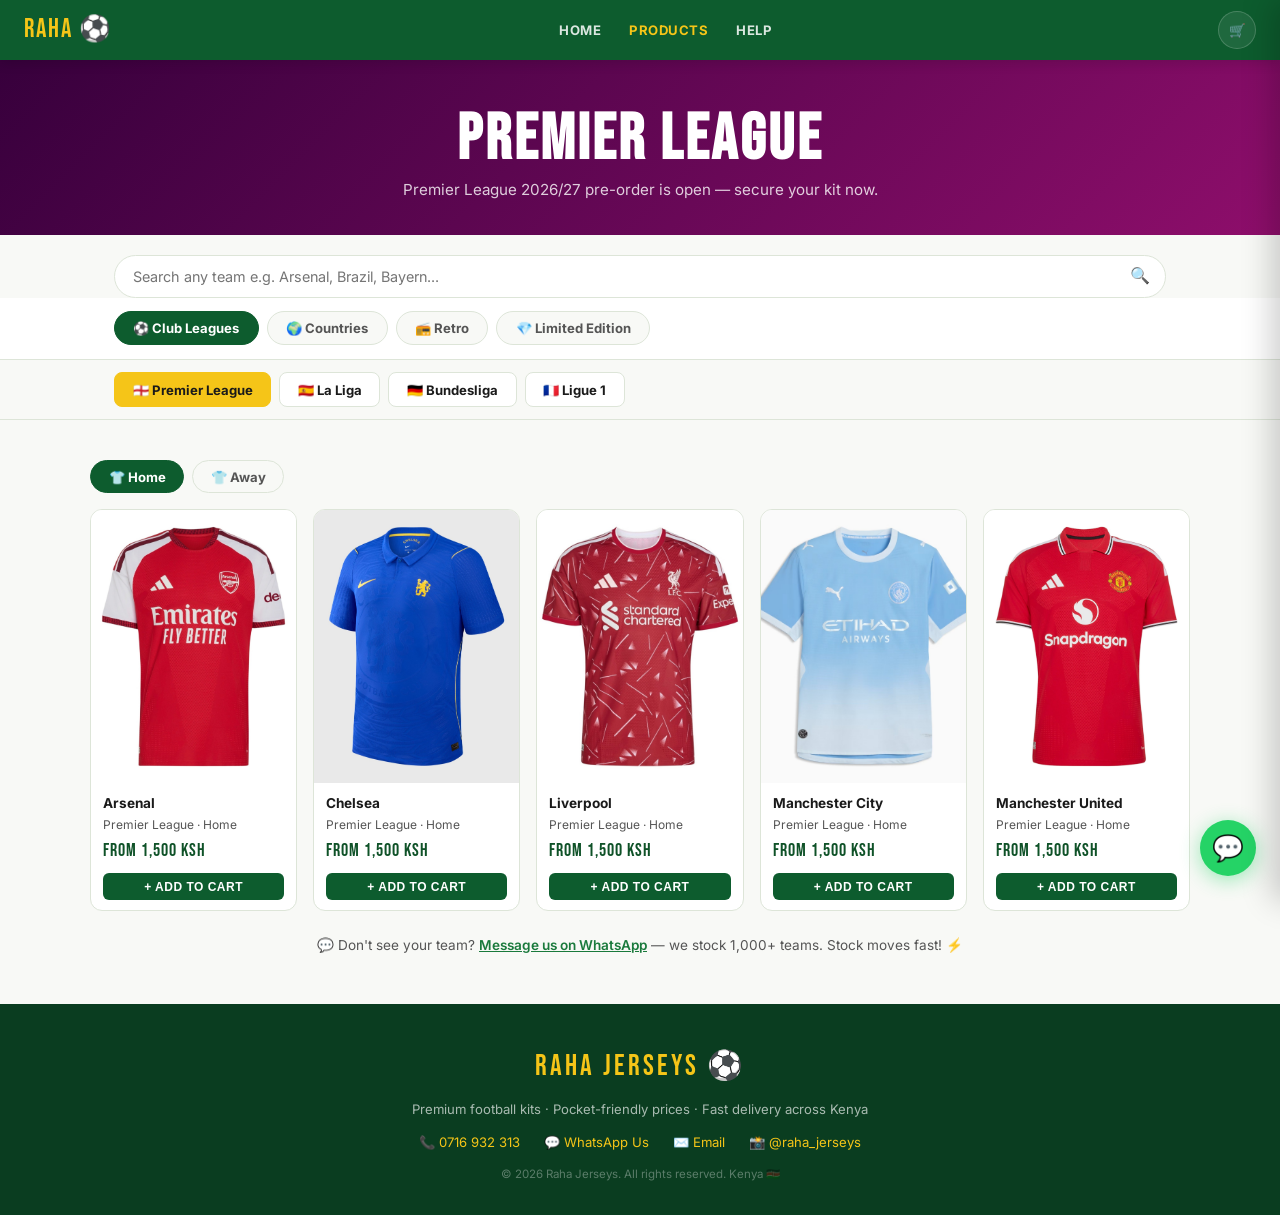
==== commit 7790b35d: "Update products.html" ====
--- a/products.html
+++ b/products.html
@@ -211,7 +211,7 @@
           </select>
         </div>
       </div>
-      <div class="mfield"><label>Add Printing? (+KSh 300/piece)</label>
+      <div class="mfield"><label>Add Printing? (+KSh 400/piece)</label>
         <select id="qa-print" onchange="onQaPrintChange()"><option value="no">No thanks</option><option value="yes">Yes please</option></select>
       </div>
       <div class="mrow2" id="qa-print-details" style="display:none;">
@@ -327,8 +327,7 @@
 ═══════════════════════════════════════ */
 var CLUBS = {
   epl: [
-    { name:'Arsenal' }, { name:'Aston Villa' }, { name:'Chelsea' },
-    { name:'Leicester City' }, { name:'Liverpool' },
+    { name:'Arsenal' }, { name:'Chelsea' }, { name:'Liverpool' },
     { name:'Manchester City' }, { name:'Manchester United' }
   ],
   laliga: [ { name:'Barcelona' }, { name:'Real Madrid' } ],
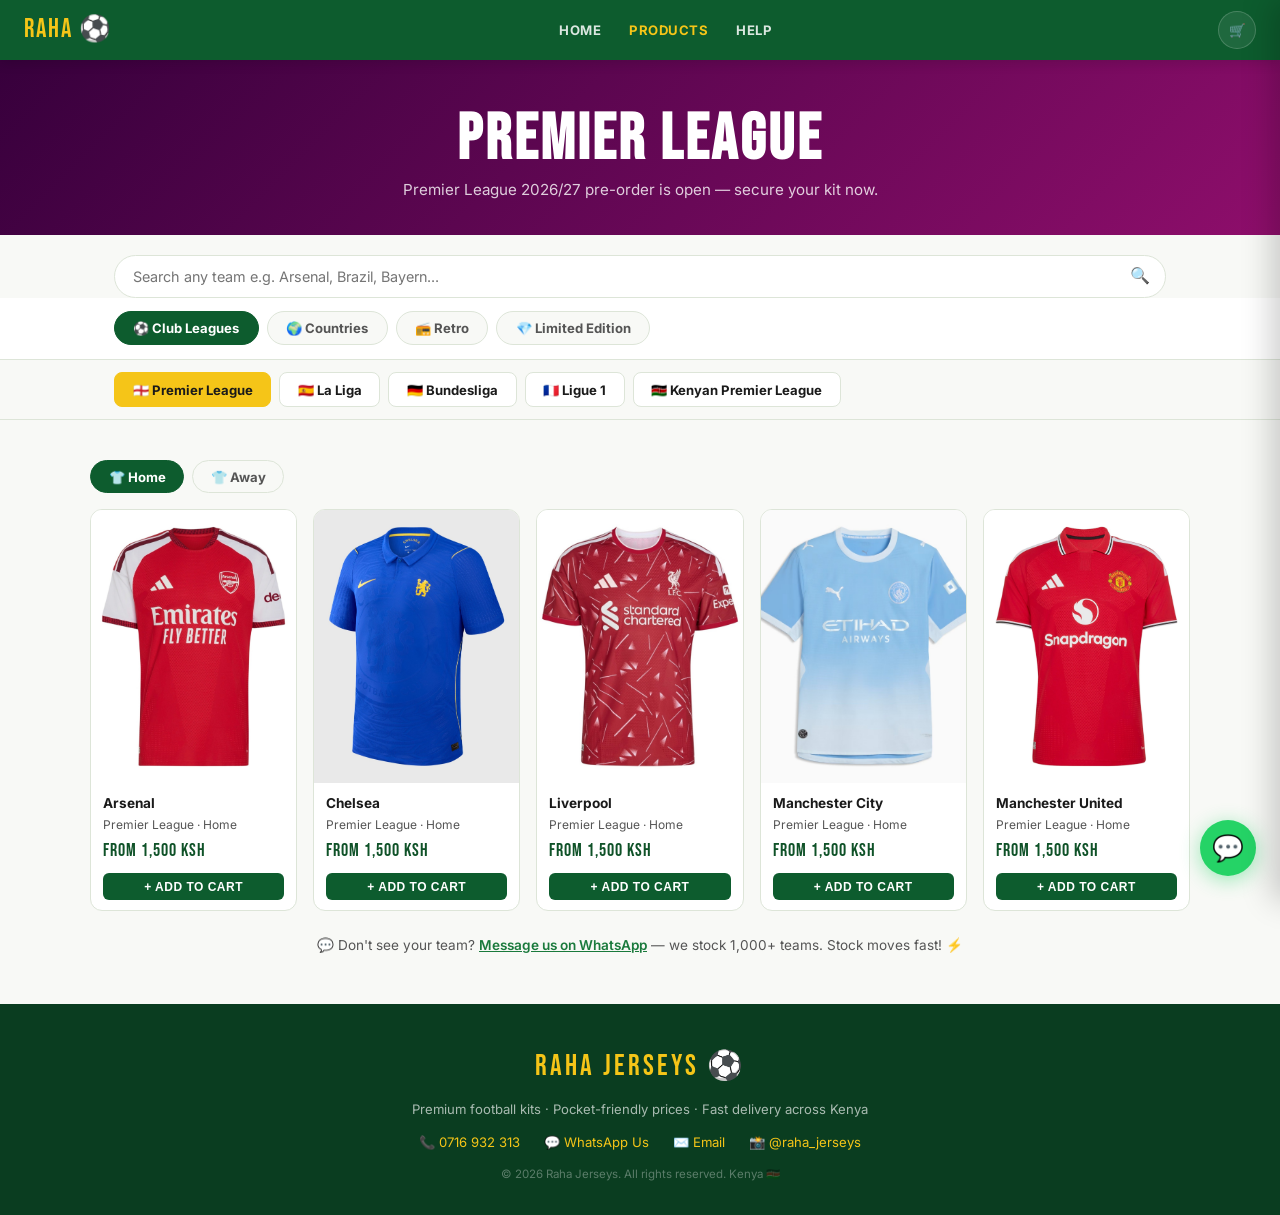
==== commit a27a952a: "Update products.html" ====
--- a/products.html
+++ b/products.html
@@ -19,6 +19,7 @@
   .prod-banner.bg-laliga     { background:linear-gradient(135deg,#a3170a,#ee8707); }
   .prod-banner.bg-bundesliga { background:linear-gradient(135deg,#1a1a1a,#d3010c); }
   .prod-banner.bg-ligue1     { background:linear-gradient(135deg,#001b4f,#0a539c); }
+  .prod-banner.bg-kpl        { background:linear-gradient(135deg,#006600,#bb0000); }
   .prod-banner.bg-countries  { background:linear-gradient(135deg,#004225,#0a8a4d); }
   .prod-banner.bg-retro      { background:linear-gradient(135deg,#5c2c0d,#a8471f); }
   .prod-banner.bg-limited    { background:linear-gradient(135deg,#3a0f4a,#8e44ad); }
@@ -111,6 +112,7 @@
     <button class="league-tab" data-league="laliga" onclick="switchLeague('laliga')">🇪🇸 La Liga</button>
     <button class="league-tab" data-league="bundesliga" onclick="switchLeague('bundesliga')">🇩🇪 Bundesliga</button>
     <button class="league-tab" data-league="ligue1" onclick="switchLeague('ligue1')">🇫🇷 Ligue 1</button>
+    <button class="league-tab" data-league="kpl" onclick="switchLeague('kpl')">🇰🇪 Kenyan Premier League</button>
   </div>
 </div>
 
@@ -207,7 +209,7 @@
         </div>
         <div class="mfield"><label>Pieces</label>
           <select id="qa-pieces">
-            <option value="1">1</option><option value="2">2</option><option value="3">3</option><option value="4">4+ (discount)</option>
+            <option value="1">1</option><option value="2">2</option><option value="3">3</option><option value="4">4</option><option value="5">5+ (Buy 5 get 1 free)</option>
           </select>
         </div>
       </div>
@@ -332,10 +334,16 @@
   ],
   laliga: [ { name:'Barcelona' }, { name:'Real Madrid' } ],
   bundesliga: [ { name:'Bayern Munich' }, { name:'Borussia Dortmund' } ],
-  ligue1: [ { name:'Paris Saint-Germain' } ]
+  ligue1: [ { name:'Paris Saint-Germain' } ],
+  kpl: [
+    { name:'Gor Mahia' }, { name:'AFC Leopards' }, { name:'Kenya Police FC' },
+    { name:'Tusker FC' }, { name:'Shabana FC' }, { name:'Kakamega Homeboyz' },
+    { name:'KCB FC' }, { name:'Nairobi United' }, { name:'Ulinzi Stars' },
+    { name:'Bandari FC' }
+  ]
 };
-var LEAGUE_LABEL = { epl:'Premier League', laliga:'La Liga', bundesliga:'Bundesliga', ligue1:'Ligue 1' };
-var LEAGUE_COLOR = { epl:'37003c/ffffff', laliga:'ee8707/1a1a1a', bundesliga:'d3010c/ffffff', ligue1:'0a539c/ffffff' };
+var LEAGUE_LABEL = { epl:'Premier League', laliga:'La Liga', bundesliga:'Bundesliga', ligue1:'Ligue 1', kpl:'Kenyan Premier League' };
+var LEAGUE_COLOR = { epl:'37003c/ffffff', laliga:'ee8707/1a1a1a', bundesliga:'d3010c/ffffff', ligue1:'0a539c/ffffff', kpl:'006600/ffffff' };
 
 /* Countries — World Cup 2026 nations + other countries, grouped by continent */
 var CONTINENT_ORDER = ['Africa','Europe','South America','North America','Asia'];
